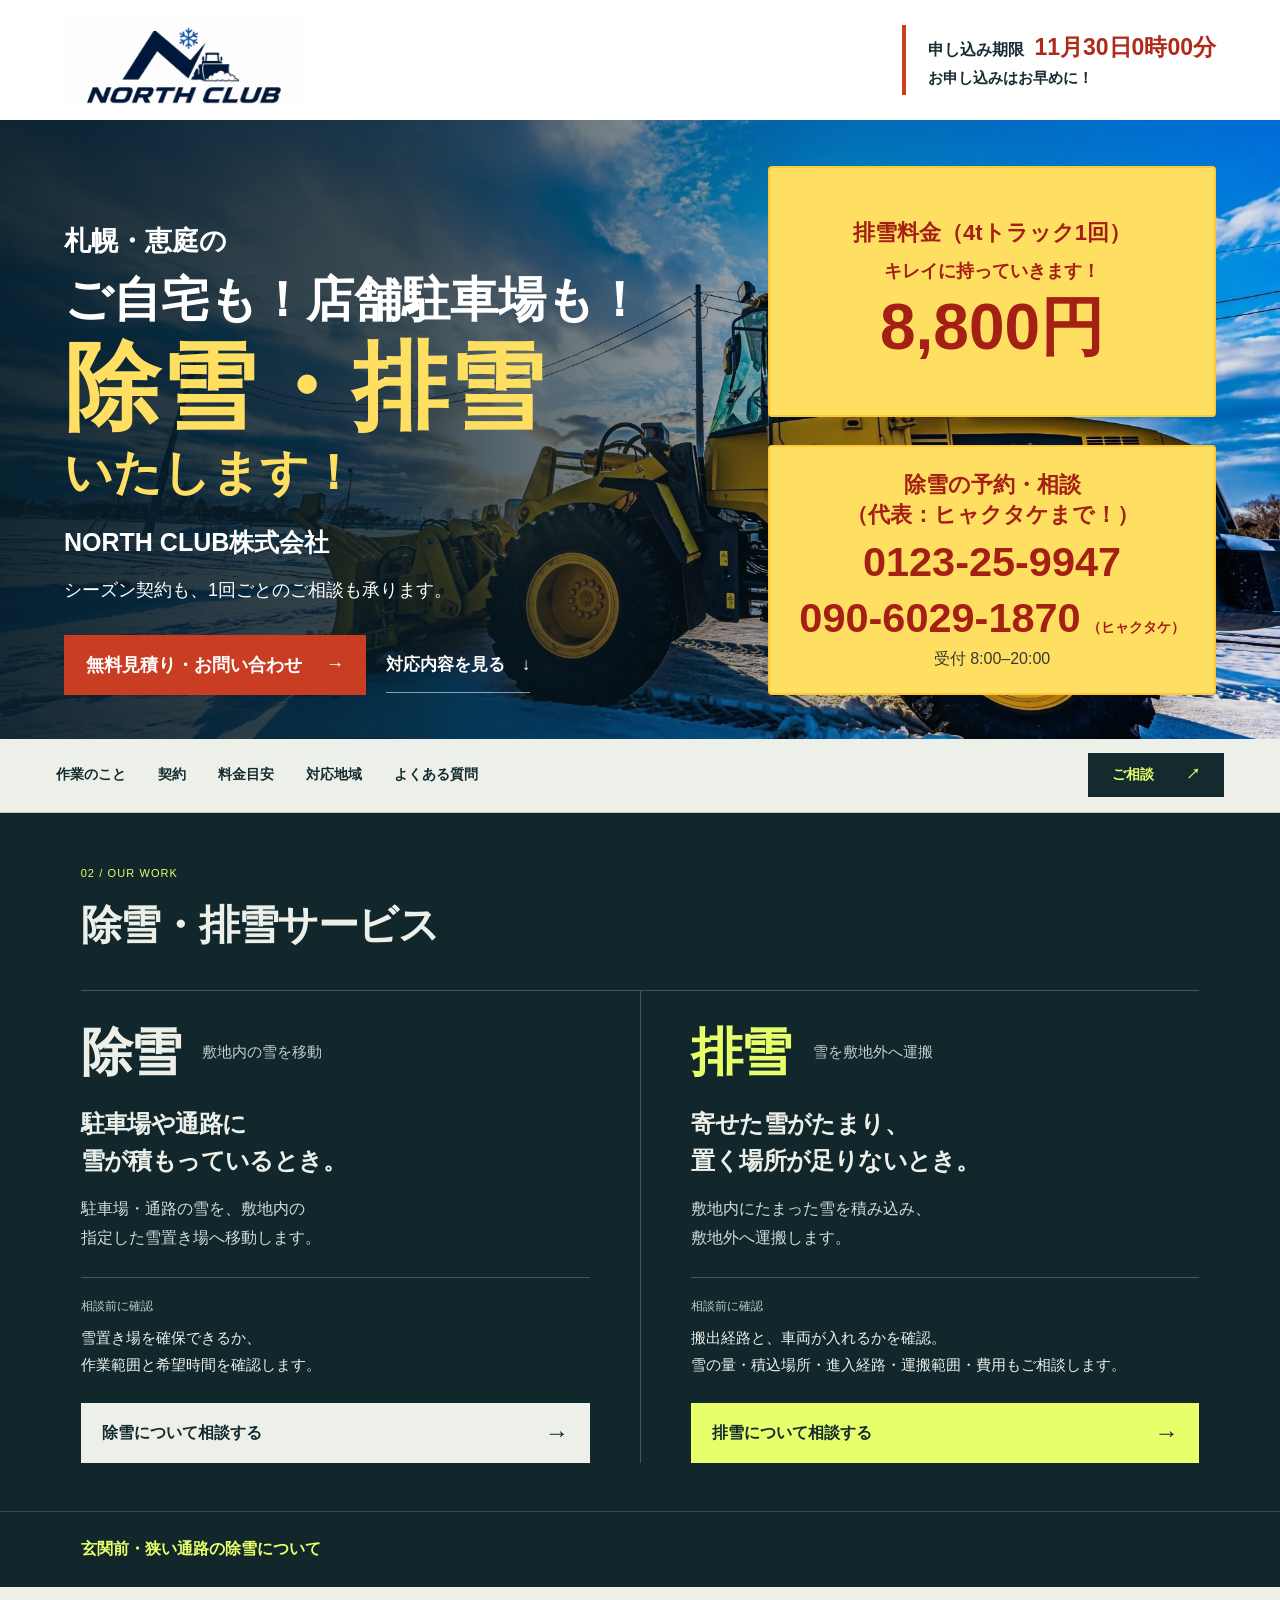
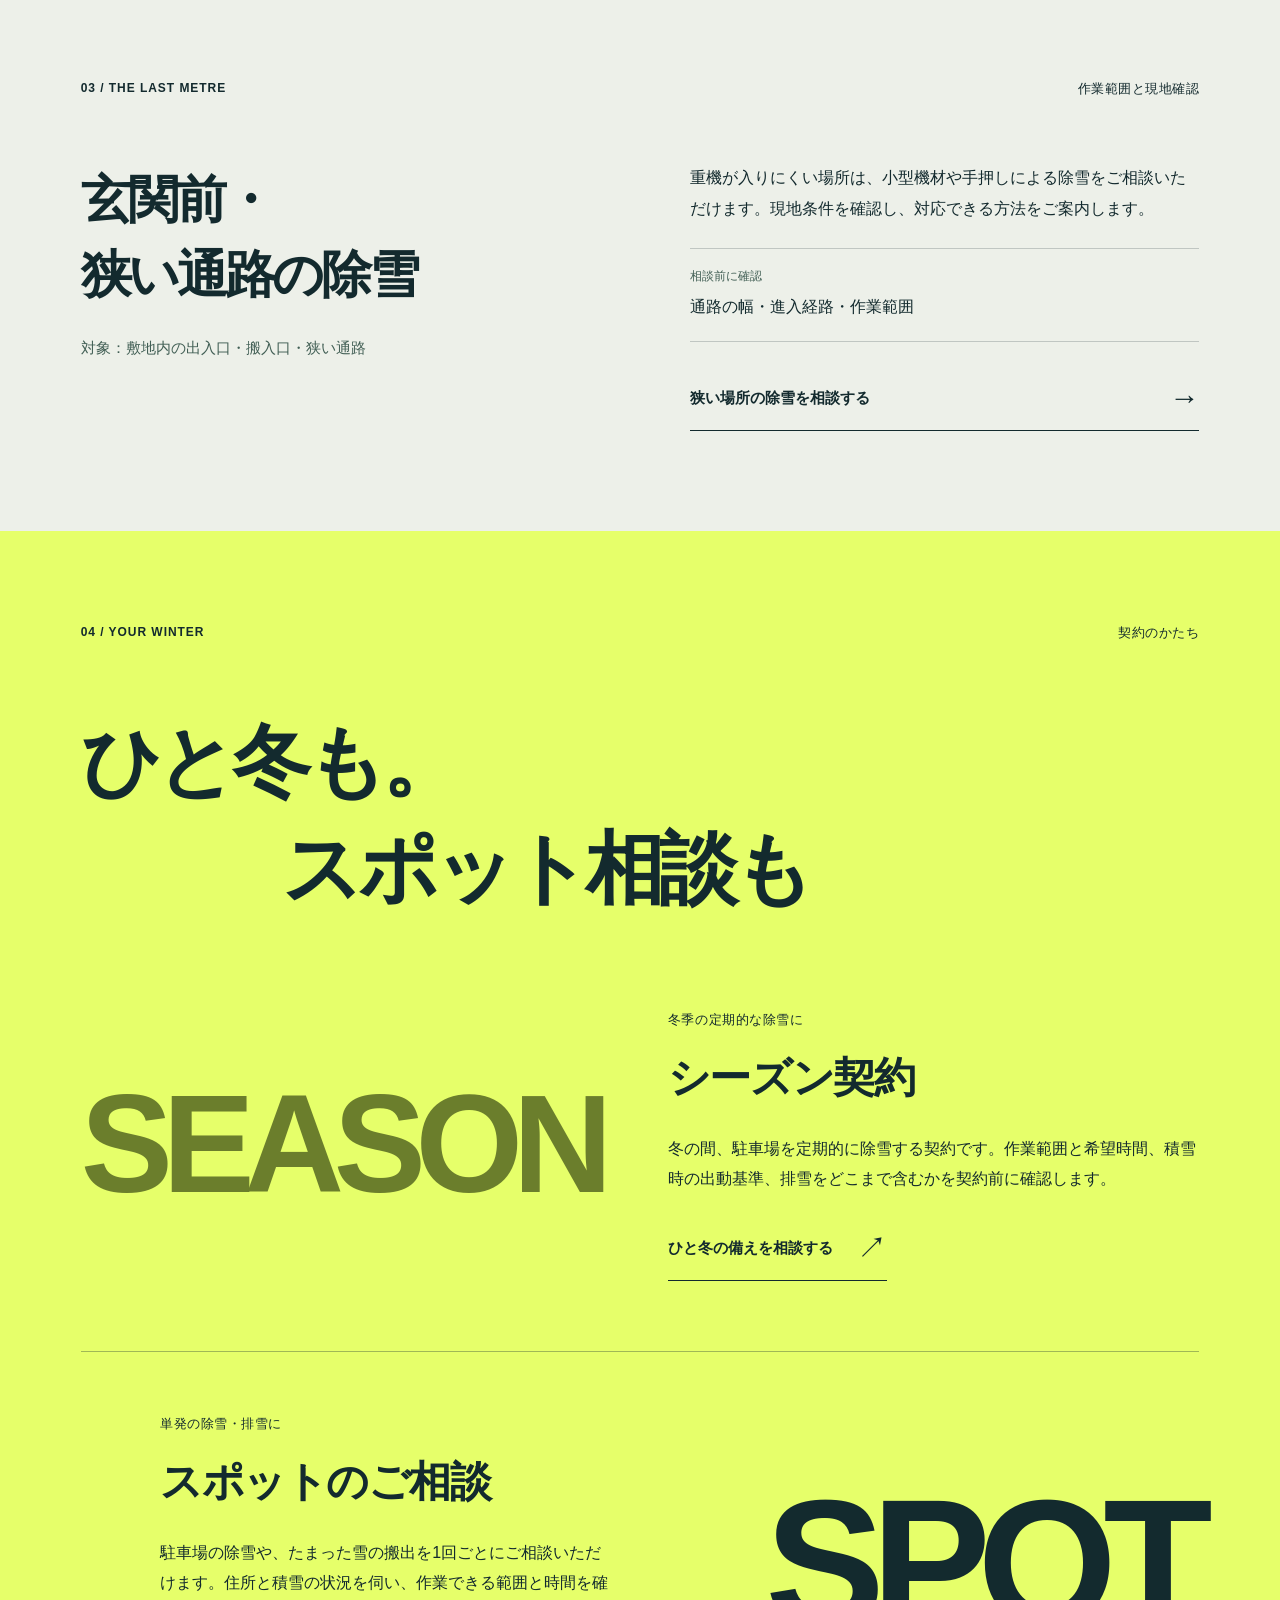
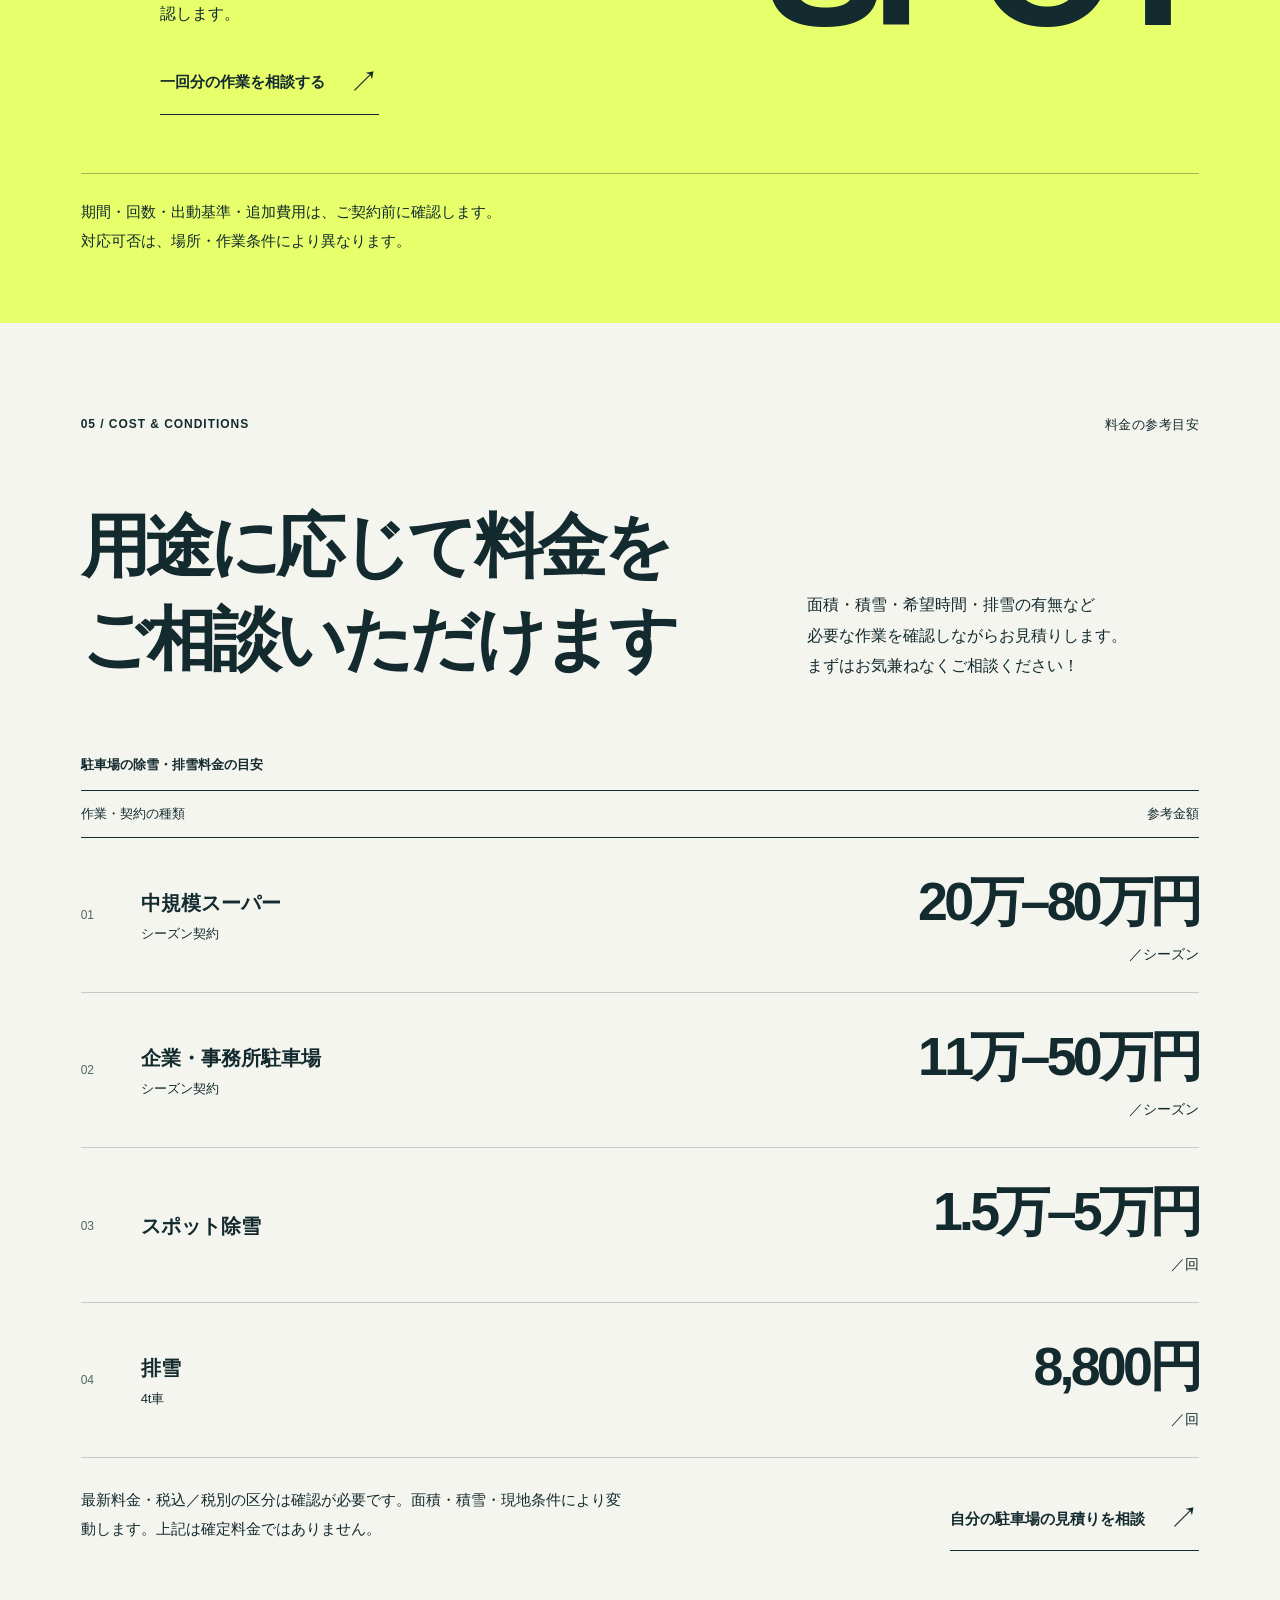
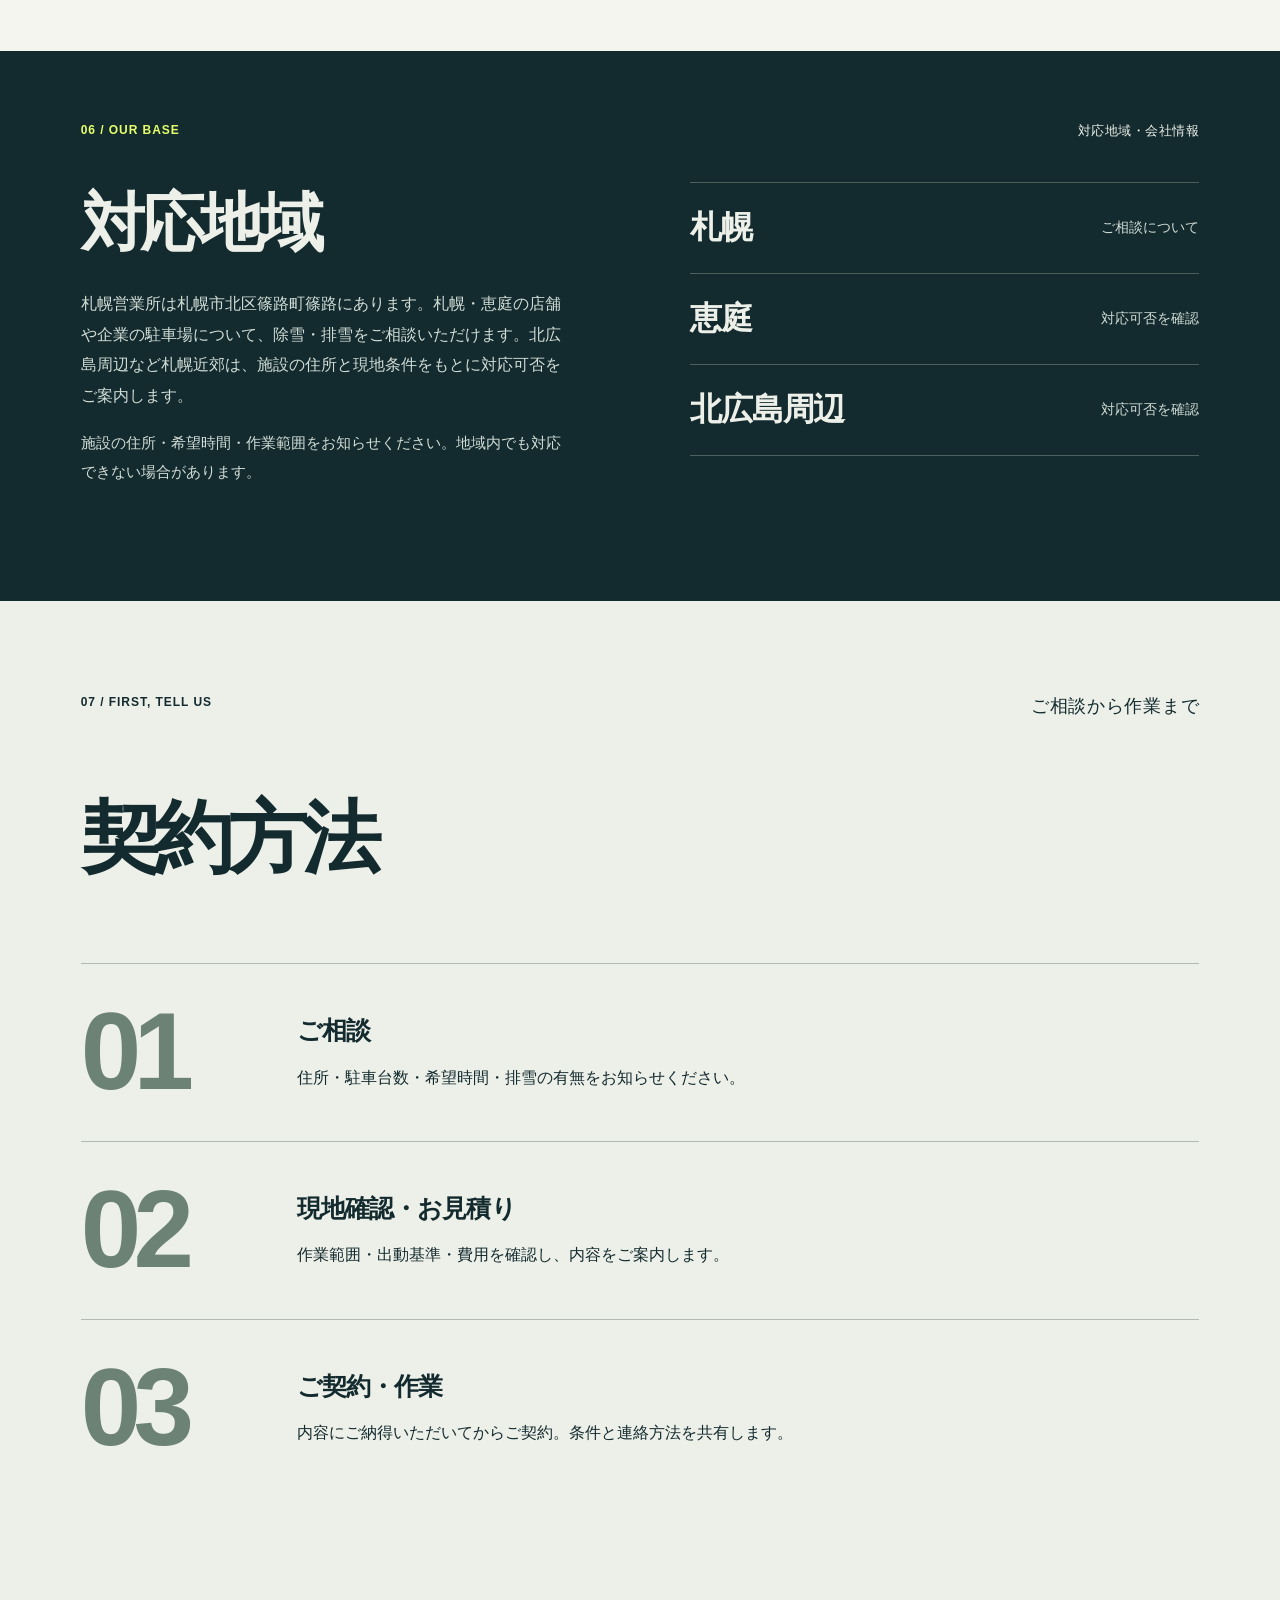
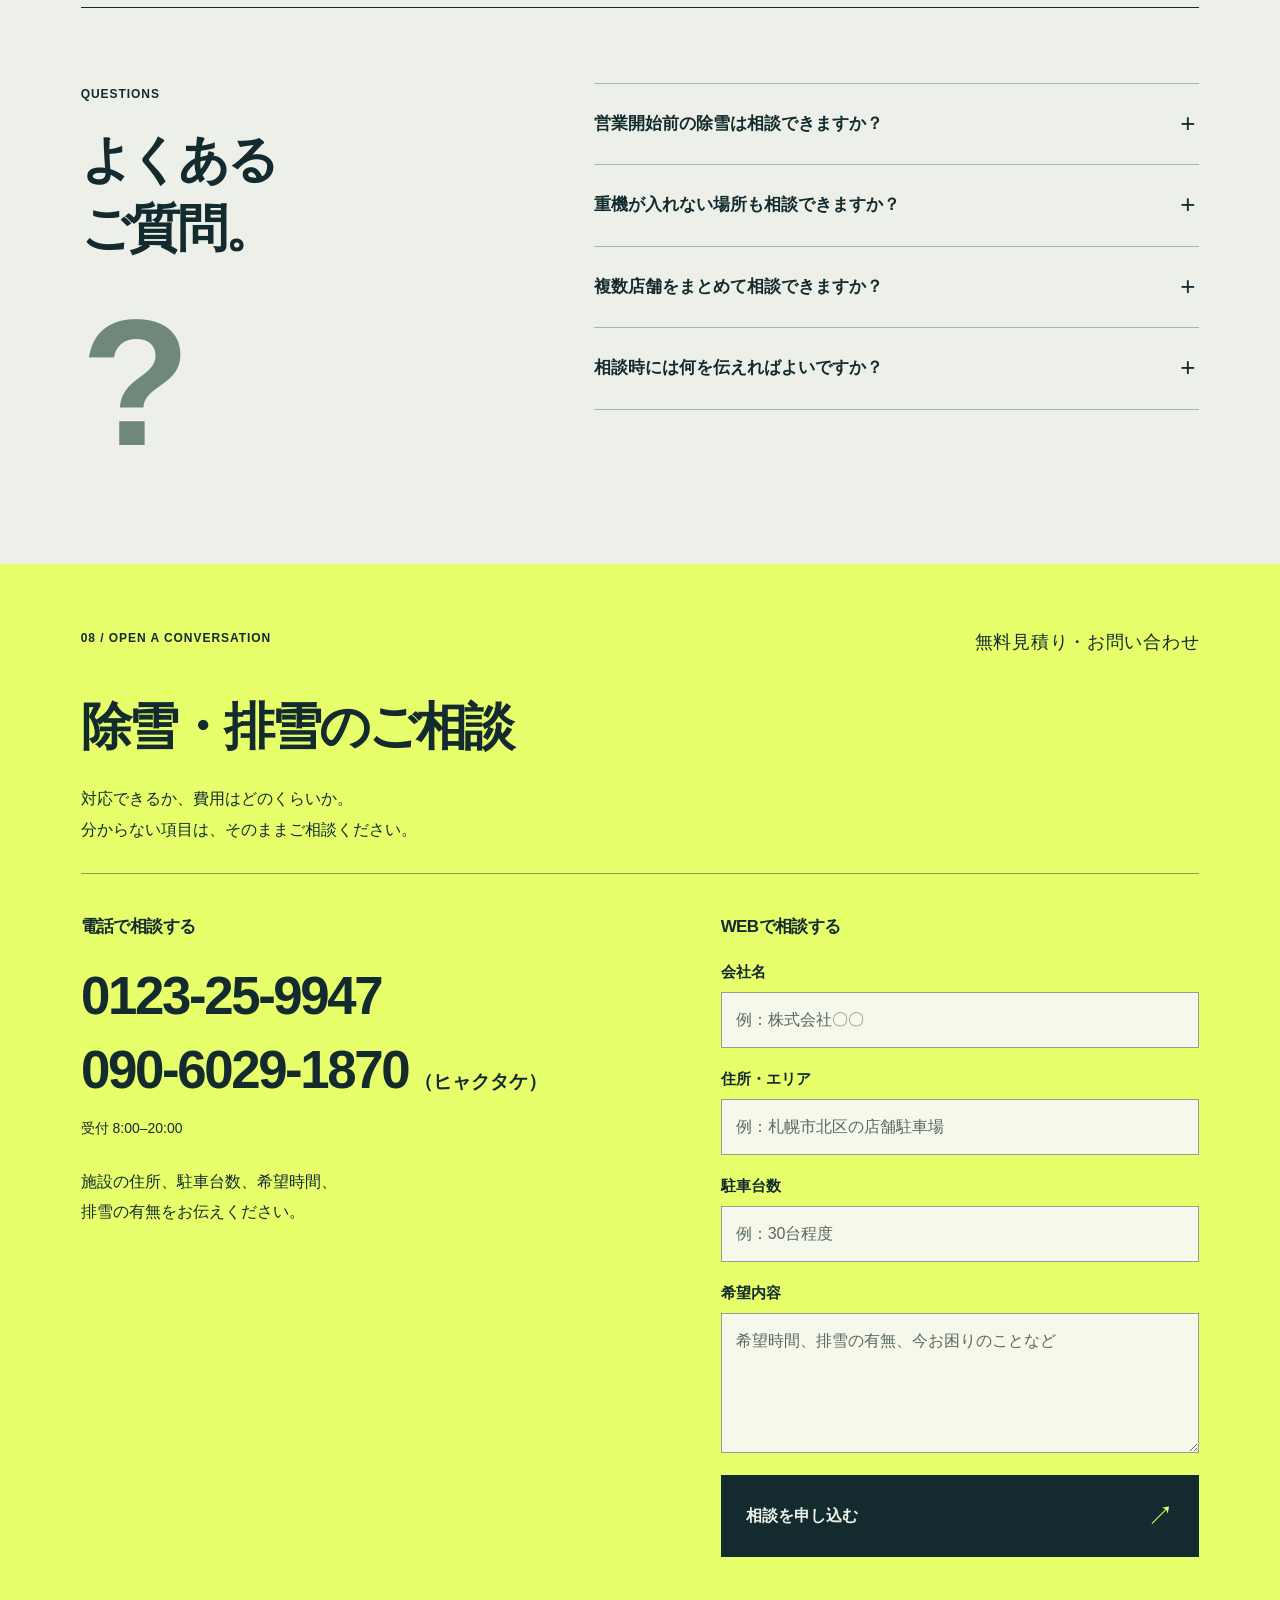
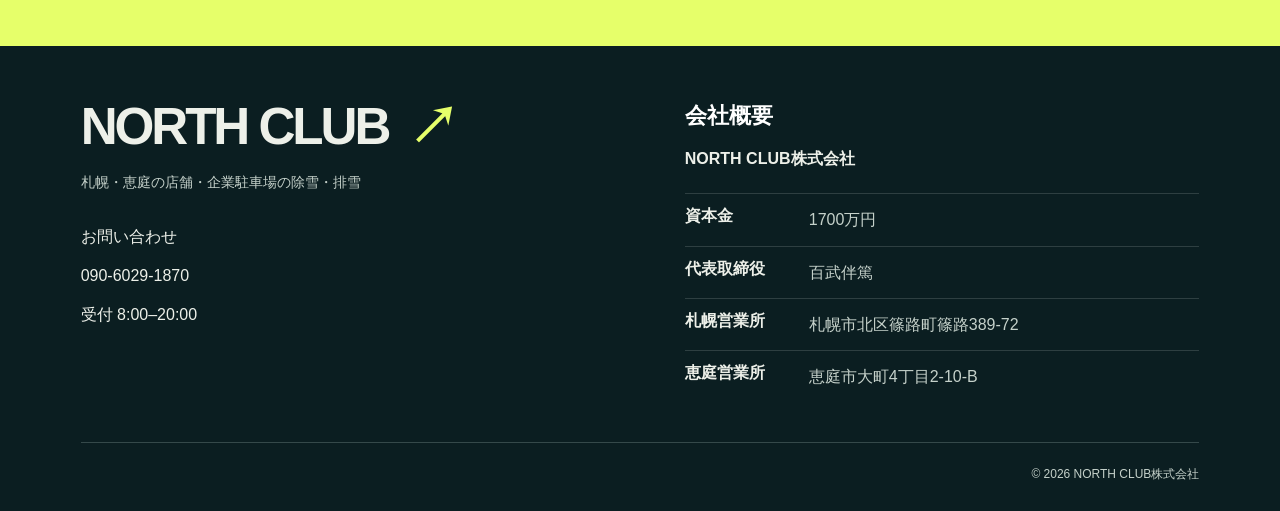
==== index.html @ 0d9011c1 "Fit both phone lines within narrow contact layouts" ====
<!doctype html>
<html lang="ja">
<head>
  <meta charset="utf-8">
  <meta name="viewport" content="width=device-width,initial-scale=1">

  <meta name="color-scheme" content="light">
  <title>札幌の除雪・排雪｜店舗・企業の駐車場｜NORTH CLUB株式会社</title>
  <meta name="description" content="札幌市北区と恵庭市に営業所を置くNORTH CLUB株式会社。店舗・企業の駐車場の除雪と、敷地外へ雪を運ぶ排雪を承ります。シーズン契約と1回ごとのスポット作業の料金目安を確認し、無料見積りをご相談いただけます。">
  <link rel="stylesheet" href="style.css?v=20261102-deadline">
  <link rel="stylesheet" href="content.css?v=20261102-footer-contact">
  <link rel="stylesheet" href="cover.css?v=20261110-phone-lines-2">
  <script src="motion.js" defer></script>
  <script src="content.js?v=20261106-new-form" defer></script>
  <script src="phone-link.js?v=20261110-phone-lines" defer></script>

  <meta name="robots" content="index,follow">
  <link rel="canonical" href="https://www.northclub-josetsu.jp/">
  <meta property="og:type" content="website">
  <meta property="og:locale" content="ja_JP">
  <meta property="og:title" content="札幌の除雪・排雪｜店舗・企業の駐車場｜NORTH CLUB株式会社">
  <meta property="og:description" content="札幌市北区と恵庭市に営業所を置くNORTH CLUB株式会社。店舗・企業の駐車場の除雪と、敷地外へ雪を運ぶ排雪を承ります。シーズン契約と1回ごとのスポット作業の料金目安を確認し、無料見積りをご相談いただけます。">
  <meta property="og:url" content="https://www.northclub-josetsu.jp/">
  <meta property="og:image" content="https://www.northclub-josetsu.jp/assets/hero-snow-removal.png">
  <meta name="twitter:card" content="summary_large_image">
  <script type="application/ld+json">
{
  "@context": "https://schema.org",
  "@graph": [
    {
      "@type": "Organization",
      "@id": "https://www.northclub-josetsu.jp/#organization",
      "name": "NORTH CLUB株式会社",
      "url": "https://www.northclub-josetsu.jp/",
      "logo": "https://www.northclub-josetsu.jp/assets/north-club-symbol.png",
      "telephone": "+81-90-6029-1870",
      "location": [
        {
          "@type": "Place",
          "@id": "https://www.northclub-josetsu.jp/#sapporo-office",
          "name": "札幌営業所",
          "address": {
            "@type": "PostalAddress",
            "addressCountry": "JP",
            "addressRegion": "北海道",
            "addressLocality": "札幌市北区",
            "streetAddress": "篠路町篠路389-72"
          }
        },
        {
          "@type": "Place",
          "name": "恵庭営業所",
          "address": {
            "@type": "PostalAddress",
            "addressCountry": "JP",
            "addressRegion": "北海道",
            "addressLocality": "恵庭市",
            "streetAddress": "大町4丁目2-10-B"
          }
        }
      ],
      "contactPoint": {
        "@type": "ContactPoint",
        "telephone": "+81-90-6029-1870",
        "contactType": "お問い合わせ",
        "availableLanguage": "ja",
        "description": "電話受付 8:00–20:00"
      }
    },
    {
      "@type": "WebSite",
      "@id": "https://www.northclub-josetsu.jp/#website",
      "url": "https://www.northclub-josetsu.jp/",
      "name": "NORTH CLUB株式会社 除雪・排雪",
      "inLanguage": "ja",
      "publisher": {
        "@id": "https://www.northclub-josetsu.jp/#organization"
      }
    },
    {
      "@type": "WebPage",
      "@id": "https://www.northclub-josetsu.jp/#webpage",
      "url": "https://www.northclub-josetsu.jp/",
      "name": "札幌の除雪・排雪｜店舗・企業の駐車場｜NORTH CLUB株式会社",
      "isPartOf": {
        "@id": "https://www.northclub-josetsu.jp/#website"
      },
      "about": {
        "@id": "https://www.northclub-josetsu.jp/#organization"
      },
      "inLanguage": "ja"
    }
  ]
}
  </script>
</head>
<body class="clear-cover-page">
  <a class="skip" href="#services">除雪・排雪の説明へ</a>
  <header class="header">
    <a class="brand" href="#top" aria-label="NORTH CLUB株式会社 トップへ"><img src="assets/north-club-symbol.webp" alt="NORTH CLUB" width="1120" height="430"></a>
    <div class="header-info"><div class="deadline-card"><div class="deadline-line"><span class="deadline-title">申し込み期限</span><strong class="deadline-date">11月30日0時00分</strong></div><p class="deadline-message">お申し込みはお早めに！</p></div></div>
  </header>
  <main id="top">
    <section class="opening opening--clear" aria-labelledby="opening-title">
      <div class="opening-stage cover-stage">
        <img class="cover-photo" src="assets/reference/northclub-hero.webp" alt="雪の積もった敷地にある大型除雪ショベル" width="1920" height="1277" fetchpriority="high">
        <div class="cover-content">
          <p class="cover-region">札幌・恵庭の</p>
          <h1 id="opening-title" class="cover-title"><span>ご自宅も！店舗駐車場も！</span><span class="cover-title-service">除雪・排雪</span><span>いたします！</span></h1>
          <p class="cover-company">NORTH CLUB株式会社</p>
          <p class="cover-lead">シーズン契約も、1回ごとのご相談も承ります。</p>
          <div class="cover-actions"><a class="cover-estimate" href="#contact">無料見積り・お問い合わせ <span aria-hidden="true">→</span></a><a class="cover-services" href="#services">対応内容を見る <span aria-hidden="true">↓</span></a></div>
        </div>
        <div class="cover-contact">
          <div class="cover-hauling"><p>排雪料金<span>（4tトラック1回）</span></p><div class="cover-hauling-message">キレイに持っていきます！</div><div class="cover-hauling-rate"><strong>8,800円</strong></div></div>
          <div class="cover-phone"><span><span class="cover-phone-label-part">除雪の予約・相談</span><span class="cover-phone-label-part">（代表：ヒャクタケまで！）</span></span><div class="phone-lines"><a class="phone-line" data-phone-href="tel:0123-25-9947"><strong>0123-25-9947</strong></a><a class="phone-line" data-phone-href="tel:090-6029-1870"><strong>090-6029-1870</strong><span class="phone-person">（ヒャクタケ）</span></a></div><span class="cover-hours">受付 8:00–20:00</span></div>
        </div>
      </div>
    </section>
    <nav class="chapter-nav" aria-label="内容のご案内"><div class="chapter-links"><a href="#detail">作業のこと</a><a href="#contracts">契約</a><a href="#price">料金目安</a><a href="#area">対応地域</a><a href="#faq">よくある質問</a></div><a class="nav-contact" href="#contact">ご相談 <span aria-hidden="true">↗</span></a></nav>
    <section id="services" class="services" aria-labelledby="services-title">
      <div class="service-intro"><div><p class="eyebrow">02 / OUR WORK</p><h2 id="services-title">除雪・排雪サービス</h2></div></div>
      <div class="service-comparison">
        <article class="service-option" aria-labelledby="plow-title">
          <div class="service-heading"><h3 id="plow-title">除雪</h3><p>敷地内の雪を移動</p></div>
          <p class="service-need">駐車場や通路に<br>雪が積もっているとき。</p>
          <p class="service-action">駐車場・通路の雪を、敷地内の<br>指定した雪置き場へ移動します。</p>
          <dl class="service-check"><dt>相談前に確認</dt><dd>雪置き場を確保できるか、<br>作業範囲と希望時間を確認します。</dd></dl>
          <a class="service-consult" href="#contact" data-consult-service="除雪">除雪について相談する <span aria-hidden="true">→</span></a>
        </article>
        <article class="service-option service-option-haul" aria-labelledby="haul-title">
          <div class="service-heading"><h3 id="haul-title">排雪</h3><p>雪を敷地外へ運搬</p></div>
          <p class="service-need">寄せた雪がたまり、<br>置く場所が足りないとき。</p>
          <p class="service-action">敷地内にたまった雪を積み込み、<br>敷地外へ運搬します。</p>
          <dl class="service-check"><dt>相談前に確認</dt><dd>搬出経路と、車両が入れるかを確認。<br>雪の量・積込場所・進入経路・運搬範囲・費用もご相談します。</dd></dl>
          <a class="service-consult" href="#contact" data-consult-service="排雪">排雪について相談する <span aria-hidden="true">→</span></a>
        </article>
      </div>
    </section>
    <a class="continue-chapters" href="#detail"><span>玄関前・狭い通路の除雪について</span></a>
    <section class="chapter detail-chapter" id="detail" aria-labelledby="detail-title">
      <div class="chapter-label"><span>03 / THE LAST METRE</span><span>作業範囲と現地確認</span></div>
      <div class="finish-heading"><div><h2 id="detail-title">玄関前・<br>狭い通路の除雪</h2><p class="finish-target">対象：敷地内の出入口・搬入口・狭い通路</p></div><div class="finish-method"><p>重機が入りにくい場所は、小型機材や手押しによる除雪をご相談いただけます。現地条件を確認し、対応できる方法をご案内します。</p><dl><dt>相談前に確認</dt><dd>通路の幅・進入経路・作業範囲</dd></dl><a class="line-link" href="#contact" data-consult-service="玄関前・狭い通路の除雪">狭い場所の除雪を相談する <span aria-hidden="true">→</span></a></div></div>
    </section>
    <section class="chapter contract-chapter" id="contracts" aria-labelledby="contracts-title">
      <div class="chapter-label"><span>04 / YOUR WINTER</span><span>契約のかたち</span></div>
      <h2 id="contracts-title">ひと冬も。<br><span>スポット相談も</span></h2>
      <div class="contract-season" id="season"><span class="contract-english" aria-hidden="true">SEASON</span><div class="contract-copy"><p class="contract-kicker">冬季の定期的な除雪に</p><h3>シーズン契約</h3><p>冬の間、駐車場を定期的に除雪する契約です。作業範囲と希望時間、積雪時の出動基準、排雪をどこまで含むかを契約前に確認します。</p><a class="line-link" href="#contact">ひと冬の備えを相談する <span aria-hidden="true">↗</span></a></div></div>
      <div class="contract-spot" id="spot"><div class="contract-copy"><p class="contract-kicker">単発の除雪・排雪に</p><h3>スポットのご相談</h3><p>駐車場の除雪や、たまった雪の搬出を1回ごとにご相談いただけます。住所と積雪の状況を伺い、作業できる範囲と時間を確認します。</p><a class="line-link" href="#contact">一回分の作業を相談する <span aria-hidden="true">↗</span></a></div><span class="contract-english" aria-hidden="true">SPOT</span></div>
      <p class="contract-note">期間・回数・出動基準・追加費用は、ご契約前に確認します。<br>対応可否は、場所・作業条件により異なります。</p>
    </section>
    <section class="chapter price-chapter" id="price" aria-labelledby="price-title">
      <div class="chapter-label"><span>05 / COST &amp; CONDITIONS</span><span>料金の参考目安</span></div>
      <div class="price-heading"><h2 id="price-title"><span>用途に応じて料金を</span><span>ご相談いただけます</span></h2><p>面積・積雪・希望時間・<span>排雪の有無</span>など<br><span>必要な作業</span>を確認しながら<span>お見積りします。</span><br>まずは<span>お気兼ねなく</span><span>ご相談ください！</span></p></div>
      <table class="cost-ledger"><caption>駐車場の除雪・排雪料金の目安</caption><thead><tr><th scope="col">作業・契約の種類</th><th scope="col">参考金額</th></tr></thead><tbody><tr><th scope="row"><span class="ledger-no" aria-hidden="true">01</span><span>中規模スーパー<small>シーズン契約</small></span></th><td><strong>20万–80万円</strong><span>／シーズン</span></td></tr><tr><th scope="row"><span class="ledger-no" aria-hidden="true">02</span><span>企業・事務所駐車場<small>シーズン契約</small></span></th><td><strong>11万–50万円</strong><span>／シーズン</span></td></tr><tr><th scope="row"><span class="ledger-no" aria-hidden="true">03</span><span>スポット除雪</span></th><td><strong>1.5万–5万円</strong><span>／回</span></td></tr><tr><th scope="row"><span class="ledger-no" aria-hidden="true">04</span><span>排雪<small>4t車</small></span></th><td><strong>8,800円</strong><span>／回</span></td></tr></tbody></table>
      <div class="price-foot"><p class="fine-print">最新料金・税込／税別の区分は確認が必要です。面積・積雪・現地条件により変動します。上記は確定料金ではありません。</p><a class="line-link" href="#contact">自分の駐車場の見積りを相談 <span aria-hidden="true">↗</span></a></div>
    </section>
    <section class="chapter area-chapter" id="area" aria-labelledby="area-title">
      <div class="chapter-label"><span>06 / OUR BASE</span><span>対応地域・会社情報</span></div>
        <div class="area-overview"><div><h2 id="area-title">対応地域</h2><p>札幌営業所は札幌市北区篠路町篠路にあります。札幌・恵庭の店舗や企業の駐車場について、除雪・排雪をご相談いただけます。北広島周辺など札幌近郊は、施設の住所と現地条件をもとに対応可否をご案内します。</p><p class="area-condition">施設の住所・希望時間・作業範囲をお知らせください。地域内でも対応できない場合があります。</p></div><nav class="region-links" aria-label="地域別のご相談"><a href="#contact"><strong>札幌</strong><span>ご相談について</span></a><a href="eniwa.html"><strong>恵庭</strong><span>対応可否を確認</span></a><a href="kitahiroshima.html"><strong>北広島周辺</strong><span>対応可否を確認</span></a></nav></div>
    </section>
    <section class="chapter flow-chapter" id="flow" aria-labelledby="flow-title">
      <div class="chapter-label"><span>07 / FIRST, TELL US</span><span>ご相談から作業まで</span></div>
      <h2 id="flow-title">契約方法</h2>
      <ol class="process"><li><span class="step-index" aria-hidden="true">01</span><div><h3>ご相談</h3><p>住所・駐車台数・希望時間・排雪の有無をお知らせください。</p></div></li><li><span class="step-index" aria-hidden="true">02</span><div><h3>現地確認・お見積り</h3><p>作業範囲・出動基準・費用を確認し、内容をご案内します。</p></div></li><li><span class="step-index" aria-hidden="true">03</span><div><h3>ご契約・作業</h3><p>内容にご納得いただいてからご契約。条件と連絡方法を共有します。</p></div></li></ol>
      <div class="faq-layout" id="faq"><div class="faq-heading"><p class="chapter-label">QUESTIONS</p><h2>よくある<br>ご質問。</h2><span aria-hidden="true">?</span></div><div class="questions"><details><summary>営業開始前の除雪は相談できますか？</summary><p>ご相談いただけます。希望時間、現地条件、積雪基準や作業の優先順位を確認したうえでご提案します。対応時間を一律に保証するものではありません。</p></details><details><summary>重機が入れない場所も相談できますか？</summary><p>小型機材や手押し仕上げを使う方法をご相談いただけます。敷地内の出入口・搬入口・狭い通路について、幅・進入経路・作業範囲を現地で確認して対応可否をご案内します。</p></details><details><summary>複数店舗をまとめて相談できますか？</summary><p>各店舗の現地条件を確認し、一括のお見積り・ご契約をご相談いただけます。</p></details><details><summary>相談時には何を伝えればよいですか？</summary><p>会社名、施設の住所、駐車台数、希望時間、排雪の有無をお知らせください。分からない項目は、そのままご相談いただけます。</p></details></div></div>
    </section>
    <section class="chapter inquiry-chapter" id="contact" aria-labelledby="contact-title">
      <div class="chapter-label"><span>08 / OPEN A CONVERSATION</span><span>無料見積り・お問い合わせ</span></div>
      <h2 id="contact-title">除雪・排雪のご相談</h2><p class="contact-lead">対応できるか、費用はどのくらいか。<br>分からない項目は、そのままご相談ください。</p><p id="consultContext" class="consult-context" hidden role="status"></p>
      <div class="contact-options"><div class="phone-choice"><h3>電話で相談する</h3><div class="phone-lines contact-phone-lines"><a href="tel:0123-25-9947" class="phone-number phone-line"><strong>0123-25-9947</strong></a><a href="tel:090-6029-1870" class="phone-number phone-line"><strong>090-6029-1870</strong><span class="phone-person">（ヒャクタケ）</span></a></div><p class="reception">受付 8:00–20:00</p><p>施設の住所、駐車台数、希望時間、<br>排雪の有無をお伝えください。</p></div><div class="web-choice"><h3>WEBで相談する</h3><div class="inquiry-helper" id="inquiryHelper" hidden><form id="estimateForm" class="draft-form"><label for="companyInput">会社名<input id="companyInput" name="company" type="text" autocomplete="organization" placeholder="例：株式会社〇〇"></label><label for="areaInput">住所・エリア<input id="areaInput" name="area" type="text" autocomplete="street-address" placeholder="例：札幌市北区の店舗駐車場"></label><label for="carsInput">駐車台数<input id="carsInput" name="cars" type="text" placeholder="例：30台程度"></label><label for="messageInput">希望内容<textarea id="messageInput" name="message" rows="4" placeholder="希望時間、排雪の有無、今お困りのことなど"></textarea></label><button class="draft-submit" type="button">相談を申し込む <span aria-hidden="true">↗</span></button><p id="draftStatus" class="draft-status" role="status" aria-live="polite"></p></form></div></div></div>
    </section>
  </main>
  <footer class="content-footer">
    <div class="footer-brand">
      <a href="#top" class="footer-name">NORTH CLUB<span aria-hidden="true">↗</span></a>
      <p>札幌・恵庭の店舗・企業駐車場の除雪・排雪</p>
      <nav aria-label="フッターナビゲーション"><div class="footer-contact"><a href="#contact">お問い合わせ</a><a href="tel:090-6029-1870">090-6029-1870</a><span>受付 8:00–20:00</span></div></nav>
    </div>
    <section class="footer-company" id="company" aria-labelledby="company-title">
      <h2 id="company-title">会社概要</h2>
      <p class="footer-company-name">NORTH CLUB株式会社</p>
      <dl><div><dt>資本金</dt><dd>1700万円</dd></div><div><dt>代表取締役</dt><dd>百武伴篤</dd></div><div><dt>札幌営業所</dt><dd>札幌市北区篠路町篠路389-72</dd></div><div><dt>恵庭営業所</dt><dd>恵庭市大町4丁目2-10-B</dd></div></dl>
    </section>
    <small>© 2026 NORTH CLUB株式会社</small>
  </footer>
</body>
</html>
---- style.css ----
@charset "UTF-8";
:root{--paper:#edf0e9;--ink:#132a2e;--night:#11272b;--signal:#e6ff6a;--line:rgba(237,240,233,.23);--sans:"Noto Sans JP","Yu Gothic",Meiryo,sans-serif;--display:Arial,Helvetica,sans-serif;--open:0;--shift:0px;--title-opacity:1;--reveal-opacity:0;--photo-scale:1.08;--cut-top:53%;--cut-bottom:14%}
*{box-sizing:border-box}html{scroll-behavior:smooth;scroll-padding-top:24px}body{margin:0;background:var(--paper);color:var(--ink);font-family:var(--sans);-webkit-font-smoothing:antialiased}a{color:inherit;text-decoration:none}button{font:inherit}button,a{-webkit-tap-highlight-color:transparent}button:focus-visible,a:focus-visible{outline:3px solid #627700;outline-offset:7px}.skip{position:fixed;top:0;left:16px;z-index:100;transform:translateY(-130%);padding:15px;background:var(--signal);color:var(--ink)}.skip:focus{transform:none}
.header{height:108px;padding:20px 4.4%;display:flex;align-items:center;gap:28px;position:absolute;top:0;left:0;width:100%;z-index:8}.brand{width:166px;flex-shrink:0;mix-blend-mode:multiply}.brand img{display:block;width:100%;height:auto}.header-caption{font-size:12px;font-weight:500;line-height:1.8;margin:0;padding-left:25px;border-left:1px solid #132a2e40}.header-caption strong{font-weight:700}.header-actions{margin-left:auto;display:flex;gap:24px;align-items:center}.header-link{font-size:13px;font-weight:700;background:var(--signal);padding:17px 22px}.header-link span{font-size:20px;margin-left:24px}.motion-toggle{border:0;background:var(--paper);display:flex;align-items:center;gap:8px;padding:10px;cursor:pointer;font-size:11px}.motion-icon{font-family:Arial;font-size:18px}.motion-label{letter-spacing:.03em}
.opening{height:160svh;min-height:1120px}.opening-stage{height:100svh;min-height:700px;position:sticky;top:0;overflow:hidden;isolation:isolate}.photo-plane{position:absolute;inset:0;clip-path:polygon(var(--cut-top) 0,100% 0,100% 100%,var(--cut-bottom) 100%);will-change:clip-path;background:#7396a0}.hero-image{width:100%;height:100%;object-fit:cover;object-position:50% 70%;transform:scale(var(--photo-scale));will-change:transform}.photo-shade{position:absolute;inset:0;background:linear-gradient(180deg,transparent 30%,#102a2b05 40%,#10232675 100%)}
.opening-index{position:absolute;top:146px;left:4.4%;right:4.4%;display:flex;justify-content:space-between;font:600 11px/1 var(--display);letter-spacing:.13em}.opening-index span:nth-child(2){color:#142c2e;background:#edf0e9c9;padding:8px 10px;margin-top:-8px}
h1{margin:0;position:absolute;inset:23% 0 auto;font-weight:850;letter-spacing:-.09em;line-height:1.13;font-size:clamp(100px,12.2vw,205px);transform:translateY(var(--shift));opacity:var(--title-opacity);will-change:transform,opacity}h1>span{display:block;width:max-content}.title-before{margin-left:6.3%}.title-open{color:var(--paper);margin:2.6% 0 0 30%;text-shadow:0 3px 28px #10232635}.title-dot{color:var(--signal);margin-left:-.15em}
.opening-copy{position:absolute;left:4.4%;bottom:15.7%;opacity:var(--title-opacity);transform:translateY(var(--shift));will-change:transform,opacity}.eyebrow{font-size:12px;letter-spacing:.06em;font-weight:600}.opening-copy .eyebrow{font-size:11px}.opening-copy .opening-caption>p:nth-child(2){font-size:17px;line-height:1.9;font-weight:500;margin:17px 0 27px}.opening-link{display:flex;width:max-content;align-items:center;gap:38px;font-size:13px;font-weight:650}.arrow-disc{background:var(--signal);width:55px;height:55px;display:grid;place-items:center;border-radius:50%;font:32px/1 Arial;transition:transform .25s}.opening-link:hover .arrow-disc{transform:rotate(45deg)}
.photo-note{position:absolute;right:4.4%;bottom:12.5%;font-size:11px;line-height:1.7;color:#fff;padding-left:12px;border-left:2px solid var(--signal);text-shadow:0 1px 4px #0008}.opening-bottom{position:absolute;bottom:4.5%;left:4.4%;right:4.4%;display:flex;justify-content:space-between;align-items:end}.opening-bottom>span:first-child{font:900 clamp(21px,3.3vw,52px)/1 var(--display);letter-spacing:-.06em;opacity:var(--title-opacity)}.scroll-label{color:#fff;font:11px/1 var(--display);letter-spacing:.15em;display:flex;align-items:center;gap:22px}.scroll-label i{font-style:normal;font-size:27px}.opening-reveal{position:absolute;left:6%;top:42%;color:var(--paper);font-size:clamp(45px,7vw,106px);font-weight:800;letter-spacing:-.05em;line-height:1.4;opacity:var(--reveal-opacity);transform:translateY(calc(35px * (1 - var(--reveal-opacity))));pointer-events:none;text-shadow:0 4px 35px #10232688}.opening-reveal span{display:block}.opening-reveal span:last-child{margin-left:14vw}.progress-track{position:absolute;bottom:0;left:0;right:0;height:4px;background:#edf0e930}.progress-track i{height:100%;display:block;background:var(--signal);transform-origin:left;transform:scaleX(var(--open));will-change:transform}
.services{position:relative;background:var(--night);color:var(--paper);padding:90px 4.4% 0;overflow:hidden}.services:before{content:"";position:absolute;top:0;right:15%;width:110px;height:160px;border-right:1px solid var(--signal);transform:skewX(-31deg);opacity:.65}.section-top{display:grid;grid-template-columns:1fr 1.5fr 1fr;align-items:start;gap:30px;margin-bottom:90px;position:relative}.section-top .eyebrow{margin:8px 0;font:11px/1.6 var(--display);letter-spacing:.1em}.tiny-cross{color:var(--signal);font-size:23px;vertical-align:-2px;margin-right:13px}.section-top h2{font-size:clamp(29px,3.15vw,48px);font-weight:650;line-height:1.5;letter-spacing:-.04em;margin:0}.section-intro{font-size:14px;line-height:2.1;margin:12px 0 0;color:#c5d0cd}
.work{position:relative;padding:36px 0 46px;border-top:1px solid var(--line);display:grid;grid-template-columns:120px 1fr 300px;gap:30px;align-items:center}.work-meta{align-self:start;display:flex;gap:18px;align-items:baseline;margin-top:10px}.work-number{font:14px var(--display);color:var(--signal)}.work-meta p{font-size:14px;margin:0;white-space:nowrap}.work-meta p span{display:block;font:9px var(--display);letter-spacing:.08em;color:#90aaa5;margin-top:9px}.work h3{font-size:clamp(80px,10vw,150px);font-weight:800;letter-spacing:-.09em;line-height:1.15;margin:0;white-space:nowrap}.work h3>span{color:var(--signal);margin-left:-.12em}.work-description{padding:0 0 0 30px}.work-description>p{font-size:14px;line-height:2;margin:6px 0 0;color:#b4c7c2}.work-description>p:first-of-type{font-size:17px;font-weight:600;color:var(--paper)}.direction{height:46px;display:flex;align-items:center;margin-bottom:20px}.direction i{width:52%;height:1px;background:#a4b8b1;display:block}.direction b{font:52px/.8 Arial;color:var(--signal);display:block;transform:translateX(var(--arrow-travel,0px));transition:transform .15s linear}.work-haul{margin-left:12%;grid-template-columns:120px 1fr;gap:30px;padding-bottom:70px}.work-haul h3{font-size:clamp(80px,10vw,150px);color:var(--signal)}.work-haul .work-description{grid-column:2;display:grid;grid-template-columns:140px 1fr;column-gap:25px;padding:14px 0 0;max-width:630px}.work-haul .direction{grid-row:span 2;margin:0;height:90px}.work-haul .work-description>p{margin:0}.work-haul .direction i{width:55%}.work-haul .direction b{transform:translate(var(--arrow-travel,0px),calc(var(--arrow-travel,0px) * -1))}
.section-end{border-top:1px solid var(--line);padding:32px 0 55px;display:flex;align-items:center;justify-content:space-between}.section-end p{font-size:20px;line-height:1.7;margin:0;font-weight:500}.section-end p span{font-size:13px;color:#b4c7c2;font-weight:400}.section-end a{font:10px var(--display);letter-spacing:.1em;display:flex;align-items:center;gap:25px}.section-end a span{font-size:28px;border:1px solid #78928a;border-radius:50%;width:56px;height:56px;display:grid;place-items:center;transition:background .2s}.section-end a:hover span{background:#2c484c}.wordmark{font:900 clamp(40px,14.8vw,250px)/.82 var(--display);letter-spacing:-.085em;white-space:nowrap;padding:0 0 10px;margin-left:-.6vw;color:#294249}.wordmark span{color:var(--signal);font-size:.65em;display:inline-block;vertical-align:9%;margin-left:2%}.prototype-note{background:#0b1e21;color:#8ca39f;display:flex;justify-content:space-between;padding:16px 4.4%;font-size:11px;gap:10px}.prototype-note p{margin:0}
.motion-off{scroll-behavior:auto}.motion-off .opening{height:100svh;min-height:700px}.motion-off .opening-stage{position:relative}.motion-off .progress-track{display:none}.motion-off .opening-reveal{display:none}.motion-off .direction b{transition:none}.motion-off .arrow-disc{transition:none}
@media(min-width:1800px){.opening-stage{max-height:1200px}.opening{height:1700px}h1{top:24%}.opening-copy{bottom:16%}.services{padding-left:7%;padding-right:7%}}
@media(max-width:1100px) and (min-width:701px){.header-caption{display:none}.opening-copy{bottom:14%}.opening-copy .opening-caption>p:nth-child(2){font-size:14px}.opening-copy .eyebrow{font-size:10px}h1{top:28%;font-size:13vw}.title-open{margin-left:29%;margin-top:5%}.section-top{grid-template-columns:1fr 2fr}.section-intro{grid-column:2}.work{grid-template-columns:86px 1fr;gap:20px}.work h3{font-size:12vw}.work-description{grid-column:2;padding:0;display:block}.direction{display:none}.work-haul{margin-left:5%}.work-haul h3{font-size:11vw}.work-haul .work-description{grid-column:2;display:block}.work-haul .direction{display:none}}
@media(max-width:700px){:root{--cut-top:100%;--cut-bottom:0%}.header{height:83px;padding:14px 6%;gap:16px}.brand{width:126px}.header-caption{display:none}.header-actions{gap:12px}.header-link{font-size:11px;padding:11px 12px}.header-link span{margin-left:7px;font-size:16px}.motion-toggle{font-size:10px;padding:8px}.motion-label{display:none}.motion-icon{font-size:18px}.opening{height:145svh;min-height:1060px}.opening-stage{height:100svh;min-height:730px}.photo-plane{top:18%;clip-path:polygon(var(--cut-top) 0,100% 0,100% 100%,var(--cut-bottom) 100%,0 84%);background:#98b0b6}.hero-image{object-position:61% 67%;transform:scale(var(--photo-scale));height:100%;width:100%}.photo-shade{background:linear-gradient(180deg,transparent 15%,#132a2e0d 33%,#132a2eaa 100%)}.opening-index{left:6%;right:6%;top:108px;font-size:9px;letter-spacing:.06em}.opening-index span:nth-child(2){background:none;padding:0;margin:0;font-size:8px}h1{top:21%;font-size:clamp(64px,18.6vw,130px);line-height:1.15;letter-spacing:-.09em}.title-before{margin-left:6%}.title-open{margin-left:15%;margin-top:10%;text-shadow:0 3px 25px #132a2e66}.opening-copy{left:6%;bottom:15%;color:var(--paper);text-shadow:0 1px 8px #10232650}.opening-copy .eyebrow{font-size:11px}.opening-copy .opening-caption>p:nth-child(2){font-size:15px;line-height:1.85;margin:11px 0 20px}.opening-link{font-size:12px;gap:24px}.arrow-disc{width:44px;height:44px;font-size:26px;color:var(--ink);text-shadow:none}.photo-note{bottom:6%;right:6%;font-size:9px;max-width:160px;padding-left:8px}.opening-bottom{bottom:5%;left:6%;right:6%}.opening-bottom>span:first-child{font-size:19px;max-width:128px;line-height:1.05;color:var(--paper)}.scroll-label{position:absolute;right:0;bottom:58px;font-size:8px;letter-spacing:.04em;gap:10px;writing-mode:vertical-rl}.scroll-label i{font-size:20px}.opening-reveal{left:6%;top:40%;font-size:10vw;line-height:1.6}.opening-reveal span:last-child{margin-left:8vw}.progress-track{height:3px}.services{padding:58px 6% 0}.services:before{right:16%;height:95px;width:35px}.section-top{display:block;margin-bottom:45px}.section-top .eyebrow{font-size:10px;margin:0 0 27px}.section-top h2{font-size:31px;line-height:1.5}.section-intro{font-size:13px;line-height:1.9;margin:23px 0 0 20%;max-width:270px}.work{display:block;padding:27px 0 32px}.work-meta{margin:0 0 22px;gap:15px;align-items:center}.work-number{font-size:11px}.work-meta p{font-size:12px;display:flex;align-items:center;gap:12px}.work-meta p span{font-size:8px;margin:0;letter-spacing:.12em}.work h3{font-size:clamp(60px,20vw,130px);line-height:1.1;letter-spacing:-.08em;margin-left:-3px}.work-description{padding:22px 0 0 20%;position:relative}.work-description>p{font-size:13px;line-height:1.9;margin:7px 0 0}.work-description>p:first-of-type{font-size:15px}.direction{position:absolute;left:0;top:27px;width:46px;height:30px;margin:0}.direction i{width:15px}.direction b{font-size:32px}.work-haul{margin-left:0;padding-bottom:40px}.work-haul h3{font-size:clamp(54px,17.5vw,105px);text-align:right;margin-right:-4px}.work-haul .work-description{display:block;padding:22px 0 0 20%}.work-haul .work-description>p{margin:7px 0 0}.work-haul .direction{height:32px;width:46px;top:29px}.work-haul .direction i{width:15px}.section-end{display:block;padding:27px 0 43px}.section-end p{font-size:16px}.section-end p span{font-size:11px;display:block;margin-top:10px}.section-end a{width:max-content;margin:28px 0 0 auto;font-size:9px;gap:18px}.section-end a span{width:43px;height:43px;font-size:22px}.wordmark{font-size:14.7vw;line-height:.85;margin-left:-1px;padding-bottom:10px;letter-spacing:-.08em}.wordmark span{margin-left:1%;vertical-align:8%}.prototype-note{display:block;padding:16px 6%;font-size:10px;line-height:1.8}.motion-off .opening{height:100svh;min-height:730px}}
@media(max-height:650px) and (min-width:701px){.opening{height:1140px}.opening-stage{height:760px;position:relative}h1{font-size:11vw}.opening-copy{bottom:16%}}
@media(prefers-reduced-motion:reduce){html{scroll-behavior:auto}*,*:before,*:after{animation:none!important;transition:none!important}.opening{height:100svh;min-height:700px}.opening-stage{position:relative}.opening-reveal,.progress-track{display:none}@media(max-width:700px){.opening{min-height:730px}}}
@media(max-width:700px){:root{--cut-top:55%}.photo-plane{clip-path:polygon(var(--cut-top) 0,100% 0,100% 100%,0 100%,0 40%)}.photo-shade{background:linear-gradient(180deg,#132a2e05 0%,#132a2e44 30%,#132a2e99 100%)}.title-open{margin-top:18%;text-shadow:none}.opening-copy{text-shadow:none}.opening-bottom>span:first-child{font-size:18px}}
.opening{height:100svh;min-height:700px}.motion-ready:not(.motion-off) .opening{height:160svh;min-height:1120px}.section-intro,.work-description>p{font-size:16px}.work-description>p:first-of-type{font-size:18px}.photo-note{font-size:13px}.opening-copy .eyebrow{font-size:13px}.section-end p span{font-size:15px}
@media(max-width:700px){.opening{height:100svh;min-height:730px}.motion-ready:not(.motion-off) .opening{height:145svh;min-height:1060px}.opening-copy{bottom:19.5%}.opening-copy .eyebrow{font-size:12px}.opening-copy .opening-caption>p:nth-child(2){font-size:16px;line-height:1.8}.photo-note{font-size:11px;bottom:8.3%;left:6%;right:auto;max-width:none;border-left-width:1px}.opening-bottom{bottom:4%}.opening-bottom>span:first-child{max-width:none;font-size:18px}.scroll-label{writing-mode:horizontal-tb;bottom:0;right:0;font-size:0}.scroll-label i{font-size:25px}.section-intro{font-size:16px;margin-left:10%;line-height:1.9;max-width:none}.work-description,.work-haul .work-description{padding-left:17%}.work-description>p{font-size:16px;line-height:1.8}.work-description>p:first-of-type{font-size:16px}.section-end p span{font-size:14px;line-height:1.8}}
@media(max-height:650px) and (min-width:701px){.motion-ready:not(.motion-off) .opening{height:760px;min-height:760px}}
.header-link{white-space:nowrap}.hero-image{position:absolute;left:0;bottom:0;height:119%;transform-origin:50% 80%}.photo-shade{background:radial-gradient(ellipse at 28% 58%,#10232645,transparent 60%),linear-gradient(180deg,transparent 20%,#10232615 45%,#10232675 100%)}
@media(max-width:700px){.photo-plane{top:var(--photo-top,18%)}.hero-image{height:119%;object-position:61% 80%}.photo-shade{background:linear-gradient(180deg,#132a2e10 0%,#132a2e55 40%,#132a2ea6 100%)}.opening-reveal{top:39%;text-shadow:0 2px 18px #10232666}.opening-index span:nth-child(2){background:#edf0e9b8;padding:4px 5px;margin-top:-4px}}
@media(max-width:360px){.brand{width:105px}.header{gap:8px}.header-actions{gap:8px}.header-link{padding:12px 10px;font-size:10px}.header-link span{margin-left:5px}.motion-toggle{padding:6px}}
[hidden]{display:none!important}.motion-toggle{min-width:40px;min-height:40px}
.opening-caption{display:contents}
@media(prefers-reduced-motion:reduce){html.motion-ready .opening{height:100svh;min-height:700px}html .opening-stage{position:relative}@media(max-width:700px){html.motion-ready .opening{min-height:730px}}}
.title-open{margin-left:34%;text-shadow:none}.opening-reveal{left:14%;transition:opacity .18s ease,transform .18s ease}h1,.opening-copy,.opening-bottom>span:first-child{transition:opacity .18s ease,transform .18s ease}.motion-off h1,.motion-off .opening-copy,.motion-off .opening-reveal,.motion-off .opening-bottom>span:first-child{transition:none}
@media(min-width:701px) and (max-width:1100px){.title-open{margin-left:36%}}
@media(max-width:700px){.title-open{margin-left:15%}.opening-reveal{left:6%}.services{padding-top:42px}.section-top{margin-bottom:30px}.section-top .eyebrow{margin-bottom:20px}.section-top h2{font-size:29px;line-height:1.4}.section-intro{margin-top:16px;line-height:1.8}.section-intro br{display:none}.work{padding-top:24px;padding-bottom:28px}.work-meta{margin-bottom:17px}.work-description,.work-haul .work-description{padding-top:18px}}
@media(min-width:701px) and (max-width:1100px){.opening-caption{display:flow-root;width:max-content;max-width:calc(100vw - 70px);margin:0 0 22px -12px;padding:10px 12px;background:var(--paper);color:var(--ink)}.opening-copy .opening-caption>.eyebrow{margin:0 0 12px}.opening-copy .opening-caption>p:nth-child(2){margin:0;font-size:16px;line-height:1.8}}
/* User-requested short opening: only 72px of extra scroll, independent of viewport height. */
.opening{--opening-stage-height:max(700px,100svh);height:var(--opening-stage-height);min-height:0}
.motion-ready:not(.motion-off) .opening{height:calc(var(--opening-stage-height) + 72px);min-height:0}
.motion-off .opening{height:var(--opening-stage-height);min-height:0}
@media(max-width:700px){.opening{--opening-stage-height:max(730px,100svh)}}
@media(min-width:1800px){.opening{--opening-stage-height:clamp(700px,100svh,1200px)}}
/* The existing short-landscape composition is naturally scrolling, with no pin or hidden spacer. */
@media(max-height:650px) and (min-width:701px){.opening{--opening-stage-height:760px}.motion-ready:not(.motion-off) .opening{height:var(--opening-stage-height);min-height:0}}
@media(prefers-reduced-motion:reduce){.opening,html.motion-ready .opening,.motion-ready:not(.motion-off) .opening{height:var(--opening-stage-height);min-height:0}}
/* User-requested larger brand. Preserve original image pixels and aspect ratio. */
.header{height:136px;padding-top:18px;padding-bottom:18px}
.brand{width:260px}
.header-caption{display:block;font-size:14px;line-height:1.7}
@media(max-width:700px){
 .header{height:auto;padding:14px 6%;display:grid;grid-template-columns:max-content 1fr;grid-template-rows:auto auto;gap:8px 12px}
 .brand{width:clamp(156px,46vw,198px);grid-column:1;grid-row:1 / 3}
 .header-caption{grid-column:2;grid-row:1;justify-self:end;border:0;padding:0;font-size:12px;line-height:1.6}
 .header-actions{grid-column:2;grid-row:2;justify-self:end;margin-left:0}
 .header-link{font-size:11px;padding:10px 12px}
 .header-link span{margin-left:5px;font-size:16px}
 .opening-index{top:132px}
}
@media(max-width:360px){.header-link{font-size:10px;padding:10px 8px}}

/* Opening: move the service link and emphasize the existing regional caption. */
.header-caption{display:block;margin:0 0 0 auto;padding:10px 18px;border:0;border-left:5px solid var(--signal);background:rgba(237,240,233,.97);color:var(--ink);font-size:clamp(26px,2.6vw,42px);font-weight:800;line-height:1.12;white-space:nowrap;text-align:left;box-shadow:0 5px 20px #10232624}
.header-caption strong{font-size:1.12em}
.opening-bottom{z-index:5;justify-content:flex-end;bottom:max(4.5%,calc(100% - 95.5svh))}
.opening-bottom .header-link{display:flex;align-items:center;justify-content:space-between;gap:14px;min-height:44px;padding:14px 18px;font-size:clamp(13px,1vw,16px);line-height:1.35}
.opening-bottom .header-link span{margin-left:0}
@media(max-width:700px){
  .header{display:flex;align-items:center;gap:8px}
  .header-caption{margin-left:auto;padding:6px 4px 6px 6px;border-left-width:4px;font-size:clamp(17px,5.3vw,25px);line-height:1.14}
  .opening-bottom{bottom:max(4%,calc(100% - 96svh))}
  .opening-bottom .header-link{padding:13px 15px}
}

.header-info{position:relative;flex:none;margin-left:auto}.header-info .header-caption{margin:0}
.deadline-card{position:absolute;top:calc(100% + 8px);right:0;display:grid;gap:5px;width:max-content;padding:12px 16px;background:#102a2e;color:var(--paper);box-shadow:0 5px 20px #10232624;line-height:1.3;white-space:nowrap}.deadline-line{display:flex;align-items:baseline;gap:10px}.deadline-title{font-size:13px;font-weight:700}.deadline-date{font-size:18px;color:var(--signal)}.deadline-message{margin:0;font-size:13px;font-weight:700}
@media(max-width:700px){.deadline-card{top:calc(100% + 6px);gap:3px;padding:7px 9px}.deadline-line{gap:6px}.deadline-title{font-size:12px}.deadline-date{font-size:15px}.deadline-message{font-size:13px}}
---- content.css ----
@charset "UTF-8";
/* Added chapters are scoped here. The adopted opening, services, style.css and motion.js are preserved. */
.chapter-nav{position:sticky;top:0;z-index:20;display:flex;align-items:center;gap:32px;padding:0 4.4%;min-height:74px;background:var(--paper);border-bottom:1px solid #132a2e35;font-size:14px;font-weight:600}.chapter-nav a{padding:25px 0;white-space:nowrap}.chapter-nav .nav-contact{margin-left:auto;padding:13px 24px;background:var(--ink);color:var(--signal)}.nav-contact span{margin-left:28px}.chapter-nav a:hover{text-decoration:underline;text-underline-offset:5px}
.chapter{padding:92px 6.3% 100px;scroll-margin-top:74px}.chapter p{line-height:1.9}.chapter-label{display:flex;justify-content:space-between;gap:20px;font:600 12px/1.6 var(--display);letter-spacing:.08em;margin:0 0 64px}.chapter-label>span:last-child{font:500 13px/1.6 var(--sans);letter-spacing:.04em}.chapter h2{font-size:clamp(40px,6.2vw,100px);line-height:1.35;letter-spacing:-.065em;margin:0;font-weight:800}.chapter h3{font-size:25px;letter-spacing:-.035em;line-height:1.5;margin:0 0 20px}.chapter p{font-size:16px}.chapter .fine-print{font-size:15px;line-height:1.9}.line-link{display:flex;align-items:center;justify-content:space-between;gap:24px;width:fit-content;max-width:100%;border-bottom:1px solid currentColor;padding:17px 0;font-size:15px;font-weight:650;line-height:1.7}.line-link span{font:30px/1 Arial;flex:none;transition:transform .2s}.line-link:hover span{transform:translate(3px,-3px)}.chapter :is(a,button,input,textarea,summary):focus-visible,.content-footer a:focus-visible,.chapter-nav a:focus-visible{outline:3px solid #737f12;outline-offset:5px}.chapter input:focus-visible,.chapter textarea:focus-visible{outline-offset:2px}.chapter :is(p,dd,td,th){overflow-wrap:anywhere}
.detail-chapter{position:relative;overflow:hidden}.finish-heading{display:grid;grid-template-columns:1.8fr 1fr;gap:6%;align-items:end}.finish-heading h2 span{margin-left:12%}.finish-heading>p{margin:0 0 8px}.finish-places{display:flex;align-items:center;gap:5%;justify-content:flex-end;font-weight:750;font-size:clamp(23px,4.3vw,70px);letter-spacing:-.06em;margin:88px -1% 65px}.finish-places i{font-size:1.6em;font-weight:300;color:#70877c;font-style:normal;line-height:.7}.site-check{border-top:1px solid #132a2e50;display:grid;grid-template-columns:1fr 2fr;gap:8%;padding-top:25px}.side-heading{font-weight:650;margin:5px 0}.site-check dl{margin:0}.site-check dl>div{display:grid;grid-template-columns:80px 1fr;gap:30px;padding:17px 0;border-bottom:1px solid #132a2e28;font-size:16px;line-height:1.8}.site-check dt{font-weight:700}.site-check dd{margin:0}.detail-chapter>.line-link{margin:28px 0 0 auto}
.contract-chapter{background:var(--signal);position:relative;overflow:hidden;padding-bottom:68px}.contract-chapter>h2{position:relative;z-index:1}.contract-chapter>h2>span{display:inline-block;margin-left:18%}.contract-season{display:grid;grid-template-columns:1fr 1fr;gap:5%;align-items:center;margin-top:86px;padding-bottom:70px;border-bottom:1px solid #132a2e55}.contract-english{font:900 clamp(65px,10.8vw,170px)/.85 var(--display);letter-spacing:-.075em;color:#6b7e2c;display:block;overflow-wrap:normal}.contract-copy{position:relative}.contract-kicker{font-size:13px!important;margin:0 0 13px!important;letter-spacing:.04em}.contract-copy h3{font-size:clamp(26px,3.3vw,48px);margin:0 0 25px}.contract-copy>p:not(.contract-kicker){margin:0 0 21px}.contract-spot{display:grid;grid-template-columns:1fr 1fr;gap:5%;align-items:center;margin-top:60px}.contract-spot .contract-copy{padding-left:15%}.contract-spot .contract-english{text-align:right;font-size:clamp(75px,14vw,205px);color:var(--ink)}.contract-note{font-size:15px!important;margin:58px 0 0;border-top:1px solid #132a2e55;padding-top:24px}
.price-chapter{background:#f5f5ef}.price-heading{display:grid;grid-template-columns:1.65fr 1fr;gap:7%;align-items:end}.price-heading h2{font-size:clamp(38px,5.4vw,84px)}.price-heading>p{margin:0 0 5px}.cost-ledger{border-collapse:collapse;width:100%;margin-top:70px;table-layout:fixed}.cost-ledger caption{text-align:left;font-size:13px;font-weight:600;padding:0 0 16px}.cost-ledger thead{border-block:1px solid #132a2e}.cost-ledger thead th{font-weight:500;font-size:13px;text-align:left;padding:14px 0}.cost-ledger thead th:first-child{width:45%}.cost-ledger thead th:last-child{text-align:right}.cost-ledger tbody tr{border-bottom:1px solid #132a2e35}.cost-ledger tbody th{text-align:left;font-size:20px;line-height:1.6;padding:34px 24px 34px 0;font-weight:600}.cost-ledger tbody th>span{display:inline-block;vertical-align:middle}.cost-ledger .ledger-no{font:12px/1 var(--display);width:60px;color:#50675e}.cost-ledger small{display:block;font-size:13px;font-weight:500;margin-top:5px}.cost-ledger td{text-align:right;padding:28px 0}.cost-ledger td strong{font-size:clamp(27px,4.2vw,64px);font-weight:650;letter-spacing:-.07em;white-space:nowrap;display:block}.cost-ledger td>span{font-size:14px;display:block;margin-top:7px}.price-foot{display:flex;gap:8%;justify-content:space-between;align-items:start;margin-top:28px}.price-foot>p{margin:0;max-width:550px;flex:1}.price-foot .line-link{margin-top:0;flex-shrink:0}
.area-chapter{background:var(--ink);color:var(--paper);overflow:hidden}.area-chapter .chapter-label>span:first-child{color:var(--signal)}.area-statement{display:grid;grid-template-columns:1fr .7fr 1fr;align-items:center;column-gap:3%;font-size:clamp(100px,17.5vw,270px)!important;line-height:1.15!important;letter-spacing:-.09em!important}.area-statement>span:last-of-type{text-align:right}.area-statement i{font:400 .85em/1 Arial;text-align:center;color:var(--signal)}.area-statement small{grid-column:1/-1;display:block;font-size:clamp(24px,3vw,44px);font-weight:500;letter-spacing:-.03em;margin:35px 0 0 35%}.area-copy{display:grid;grid-template-columns:1fr 1fr;gap:14%;margin:64px 0 72px}.area-copy>p{margin:0 0 0 15%;color:#d1ddd6}.region-links{display:flex;flex-direction:column;align-self:start}.region-links a{font-size:17px;padding:18px 0;border-bottom:1px solid #c4d3c350;display:flex;align-items:center;justify-content:space-between;gap:20px}.region-links a:first-child{border-top:1px solid #c4d3c350}.region-links span{font:24px Arial;color:var(--signal)}.region-links a:hover{color:var(--signal)}.company-line{border-top:1px solid #c4d3c350;padding-top:32px;display:grid;grid-template-columns:1fr 1fr;gap:14%;scroll-margin-top:100px}.company-line h3{font-size:22px;margin:0 0 12px}.company-line p{margin:0;font-size:15px}.company-line dl{margin:0;font-size:16px}.company-line dl>div+div{margin-top:24px}.company-line dt{font-size:13px;color:#bdcfc5;margin-bottom:7px}.company-line dd{margin:0;line-height:1.9}
.flow-chapter>h2>span{display:inline-block;margin-left:10%;font-size:.77em}.process{list-style:none;margin:72px 0 0;padding:0}.process li{display:grid;grid-template-columns:160px 1fr 80px;align-items:center;gap:5%;padding:34px 0;border-top:1px solid #132a2e45}.step-index{font:700 clamp(65px,8.5vw,126px)/1 var(--display);letter-spacing:-.07em;color:#6c8275}.process h3{font-size:25px;margin-bottom:13px}.process p{margin:0;max-width:650px}.step-arrow{font:60px/1 Arial;text-align:right}.faq-layout{display:grid;grid-template-columns:1fr 1.6fr;gap:12%;margin-top:110px;padding-top:75px;border-top:1px solid #132a2e;scroll-margin-top:74px}.faq-heading .chapter-label{margin:0 0 20px;font-size:12px}.faq-heading h2{font-size:clamp(30px,4vw,58px)}.faq-heading>span{font:900 180px/.9 var(--display);letter-spacing:-.09em;display:block;margin-top:38px;color:#70877c}.questions details{border-bottom:1px solid #132a2e50}.questions details:first-child{border-top:1px solid #132a2e50}.questions summary{position:relative;padding:25px 44px 25px 0;font-size:17px;font-weight:650;line-height:1.8;cursor:pointer;list-style:none}.questions summary::-webkit-details-marker{display:none}.questions summary:after{content:"+";position:absolute;right:4px;top:24px;font:26px Arial;font-weight:400}.questions details[open] summary:after{content:"−"}.questions details>p{margin:0;padding:0 35px 26px 0}
.inquiry-chapter{background:var(--signal);overflow:hidden;position:relative}.inquiry-chapter h2{position:relative;font-size:clamp(40px,6.3vw,96px)}.inquiry-chapter h2>span{margin-left:15%}.inquiry-chapter h2>i{font:200 clamp(100px,19vw,260px)/.8 Arial;position:absolute;right:3%;bottom:4%;font-style:normal}.contact-lead{margin:34px 0 65px 15%}.contact-options{display:grid;grid-template-columns:1.15fr 1fr;gap:8%;border-top:1px solid #132a2e70;padding-top:40px}.contact-options h3{font-size:17px;margin:0 0 23px}.phone-number{font:650 clamp(28px,3.5vw,54px)/1.25 var(--display);letter-spacing:-.045em;display:block;width:fit-content}.phone-number:hover{text-decoration:underline;text-underline-offset:8px}.reception{font-size:14px!important;margin:13px 0 25px}.phone-choice>p:last-child{margin-bottom:0}.web-choice>p{margin:0 0 23px}.solid-link,.draft-submit{display:flex;justify-content:space-between;align-items:center;gap:24px;padding:22px 24px;color:var(--paper);background:var(--ink);font-size:16px;font-weight:650;line-height:1.7;border:1px solid var(--ink);cursor:pointer}.solid-link span,.draft-submit span{font:27px Arial;flex:none;color:var(--signal)}.solid-link:hover,.draft-submit:hover{background:#254347}.web-choice>.fine-print{margin:15px 0 0}.inquiry-helper{margin-top:54px;border-top:1px solid #132a2e70;border-bottom:1px solid #132a2e70}.inquiry-helper>summary{display:flex;align-items:center;gap:20px;font-size:18px;font-weight:600;padding:24px 0;cursor:pointer;list-style:none}.inquiry-helper>summary::-webkit-details-marker{display:none}.inquiry-helper>summary:after{content:"+";font:30px Arial;margin-left:auto}.inquiry-helper[open]>summary:after{content:"−"}.helper-optional{font-size:12px;border:1px solid #132a2e80;padding:2px 8px;white-space:nowrap}.helper-body{display:grid;grid-template-columns:1fr 1.25fr;gap:10%;padding:20px 0 34px}.helper-intro h3{font-size:28px}.helper-intro>.fine-print{max-width:310px}.draft-form label{display:block;font-size:15px;font-weight:600;margin-bottom:22px}.draft-form input,.draft-form textarea{display:block;margin-top:10px;border:1px solid #132a2e70;background:#f6f8ec;color:var(--ink);border-radius:0;width:100%;font:400 16px/1.75 var(--sans);padding:13px 14px;resize:vertical}.draft-form input::placeholder,.draft-form textarea::placeholder{color:#58695c;opacity:1}.draft-submit{width:100%;text-align:left}.draft-submit:disabled{cursor:wait;background:#36504c}.draft-status{font-size:15px!important;min-height:0}.draft-status:empty{margin:0}.draft-result{background:#f6f8ec;padding:18px;margin-top:24px}.draft-result summary{cursor:pointer;font-size:15px;line-height:1.7}.draft-result label{margin:20px 0 0}.draft-result textarea{margin-bottom:18px}.draft-result button{font-size:15px;border:1px solid #132a2e;background:var(--paper);padding:13px 18px;cursor:pointer;color:var(--ink)}.manual-form-link{font-size:14px;margin-top:18px}.manual-form-link span{font-size:23px}.content-footer{background:#0b1e21;color:var(--paper);padding:55px 6.3% 28px;display:grid;grid-template-columns:1.5fr 1fr;gap:40px 8%}.footer-name{font:800 clamp(32px,4vw,65px)/1 var(--display);letter-spacing:-.06em;display:block}.footer-name span{color:var(--signal);margin-left:20px}.content-footer p{font-size:14px;line-height:1.8;color:#c5d1ca;margin:18px 0 0}.content-footer nav{display:flex;flex-wrap:wrap;gap:16px 28px;align-content:start;font-size:15px;line-height:1.8}.content-footer nav a:hover{color:var(--signal)}.content-footer .footer-review{font-size:12px;margin:0;border-top:1px solid #b4c7c240;padding-top:23px}.content-footer small{font-size:12px;border-top:1px solid #b4c7c240;padding-top:23px;color:#c5d1ca;text-align:right}
/* Regional pages reuse the adopted palette and typography without inventing local performance. */
.region-header{display:flex;justify-content:space-between;align-items:center;padding:24px 6.3%;gap:30px;border-bottom:1px solid #132a2e35}.region-header img{display:block;width:155px;height:auto}.region-header>a:last-child{font-size:14px;font-weight:600}.region-page .region-hero{padding:65px 6.3% 72px;overflow:hidden;position:relative}.region-hero .chapter-label{margin-bottom:40px}.region-page .region-title{position:static;inset:auto;opacity:1;transform:none;font-size:clamp(80px,16vw,245px);line-height:1.1;letter-spacing:-.09em;margin:0;transition:none}.region-title>span{display:inline;color:var(--ink)}.region-hero .region-arrow{font:400 .9em/1 Arial;color:#7d913b;margin-left:8%}.region-hero .region-subtitle{font-size:clamp(27px,4vw,58px);font-weight:700;margin:28px 0 38px 15%;line-height:1.5;letter-spacing:-.05em}.region-hero .region-lead{font-size:17px;line-height:1.9;max-width:580px;margin-left:auto;margin-right:10%}.region-hero>.line-link{margin:25px 10% 0 auto}.region-service{background:var(--ink);color:var(--paper)}.region-service h2{font-size:clamp(32px,5vw,74px);margin-bottom:50px}.region-service dl{margin:0}.region-service dl>div{display:grid;grid-template-columns:1fr 1.5fr;gap:8%;padding:30px 0;border-top:1px solid #d1ddd650}.region-service dt{font-size:clamp(30px,4.5vw,66px);font-weight:750;letter-spacing:-.05em;color:var(--signal)}.region-service dd{margin:0;line-height:1.9;font-size:16px}.region-service dd>p{margin:0 0 12px}.region-service dd>p:last-child{font-size:15px;color:#c3d3c9;margin:0}.region-details .region-info{display:grid;grid-template-columns:1fr 1fr;gap:10%;margin-top:52px}.region-info h3{font-size:25px}.region-info p{margin:0 0 18px}.region-info .line-link{margin-bottom:20px}.region-page .region-contact h2{font-size:clamp(36px,5.5vw,80px)}.region-contact .contact-options{margin-top:48px}.region-page .chapter-nav{justify-content:space-between}.region-page .chapter-nav a:last-child{margin-left:0}
@media(min-width:1800px){.chapter{padding-left:10%;padding-right:10%}.chapter-nav{padding-inline:10%}.contract-english{font-size:10vw}}
@media(max-width:1100px){.chapter{padding:70px 5% 76px}.chapter-label{margin-bottom:48px}.chapter-nav{gap:22px;padding:0 5%;font-size:13px}.chapter-nav .nav-contact{padding:13px 18px}.nav-contact span{margin-left:15px}.finish-heading{grid-template-columns:1.5fr 1fr;gap:6%}.finish-heading>p br,.contract-copy>p br,.price-heading>p br{display:none}.finish-heading>p{max-width:300px}.finish-places{margin-top:65px}.contract-season,.contract-spot{gap:7%}.contract-spot .contract-copy{padding-left:0}.contract-english{font-size:10vw}.cost-ledger .ledger-no{width:36px}.cost-ledger tbody th{font-size:17px}.price-foot{display:block}.price-foot>p{max-width:720px}.price-foot .line-link{margin:15px 0 0 auto}.area-copy,.company-line{gap:8%}.area-copy>p{margin-left:0}.process li{grid-template-columns:100px 1fr 55px}.faq-layout{gap:7%;grid-template-columns:1fr 1.6fr}.contact-options{gap:6%;grid-template-columns:1fr 1fr}.contact-options br{display:none}.solid-link,.draft-submit{padding:18px;font-size:15px;gap:15px}.phone-number{font-size:3.7vw}.helper-body{gap:7%;grid-template-columns:1fr 1.3fr}.inquiry-chapter h2>i{right:0;font-size:19vw}}
@media(max-width:700px){.chapter-nav{gap:22px;overflow-x:auto;min-height:63px;padding:0 6%;font-size:13px;scrollbar-width:thin}.chapter-nav a{padding:20px 0}.chapter-nav .nav-contact{padding:11px 16px;margin-left:0}.nav-contact span{margin-left:12px}.chapter{padding:48px 6% 56px;scroll-margin-top:63px}.chapter-label{margin-bottom:35px;gap:10px;font-size:10px;letter-spacing:.04em}.chapter-label>span:last-child{font-size:11px}.chapter h2{font-size:clamp(33px,9.8vw,65px);line-height:1.4}.chapter h3{font-size:23px}.chapter p{font-size:16px;line-height:1.85}.chapter .fine-print{font-size:15px}.line-link{font-size:15px;gap:18px}.finish-heading{display:block}.finish-heading h2>span{margin-left:10%}.finish-heading>p{margin:28px 0 0 16%;max-width:none}.finish-places{margin:47px 0 34px;justify-content:space-between;gap:0;font-size:8vw}.site-check{display:block;padding-top:22px}.side-heading br{display:none}.site-check dl{margin-top:17px}.site-check dl>div{grid-template-columns:55px 1fr;gap:20px;font-size:15px;padding:15px 0}.detail-chapter>.line-link{margin-top:22px}.contract-chapter>h2>span{margin-left:8%}.contract-season{display:block;margin-top:45px;padding-bottom:36px}.contract-english{font-size:18vw;margin-bottom:28px;line-height:.85}.contract-copy h3{font-size:28px;margin-bottom:18px}.contract-kicker{font-size:12px!important}.contract-copy>p:not(.contract-kicker){margin-bottom:8px}.contract-copy>p br{display:none}.contract-season .contract-copy{margin-left:12%}.contract-spot{display:flex;flex-direction:column-reverse;gap:0;margin-top:35px;align-items:stretch}.contract-spot .contract-english{font-size:25vw;margin-bottom:28px}.contract-spot .contract-copy{margin-right:8%}.contract-note{margin-top:35px;font-size:15px!important;padding-top:23px}.contract-note br{display:none}.price-heading{display:block}.price-heading h2{font-size:10vw}.price-heading>p{margin:28px 0 0 10%}.cost-ledger{margin-top:36px}.cost-ledger caption{font-size:12px;padding-bottom:13px}.cost-ledger thead{display:none}.cost-ledger tbody{display:block;border-top:1px solid #132a2e}.cost-ledger tr{display:block;padding:22px 0 25px}.cost-ledger tbody th{display:block;padding:0;font-size:17px;font-weight:600}.cost-ledger tbody th>span:last-child{display:inline}.cost-ledger small{display:inline;font-size:12px;margin-left:12px}.cost-ledger .ledger-no{width:29px;font-size:11px}.cost-ledger td{display:block;padding:14px 0 0}.cost-ledger td strong{font-size:clamp(29px,10.2vw,58px)}.cost-ledger td>span{font-size:13px;margin-top:5px}.price-foot{margin-top:22px}.price-foot .line-link{margin-top:14px}.area-statement{font-size:25vw!important;grid-template-columns:1fr .7fr 1fr;gap:1%}.area-statement small{font-size:22px;margin:24px 0 0 13%;letter-spacing:-.04em}.area-copy{display:block;margin:34px 0 40px}.area-copy>p{margin:0 0 30px 13%}.region-links a{font-size:16px;padding:19px 0}.company-line{display:block;padding-top:26px}.company-line h3{font-size:22px}.company-line dl{margin-top:30px}.company-line dl>div+div{margin-top:20px}.flow-chapter>h2>span{font-size:.78em;margin-left:4%;letter-spacing:-.06em}.process{margin-top:35px}.process li{grid-template-columns:55px 1fr;gap:20px;padding:25px 0;align-items:start}.step-index{font-size:52px;line-height:1.15}.process h3{font-size:20px;margin:5px 0 10px;letter-spacing:-.04em}.process p{font-size:16px}.step-arrow{display:none}.faq-layout{display:block;margin-top:46px;padding-top:35px;scroll-margin-top:63px}.faq-heading{position:relative;margin-bottom:28px;min-height:95px}.faq-heading .chapter-label{font-size:10px;margin-bottom:16px}.faq-heading h2{font-size:30px}.faq-heading h2 br{display:none}.faq-heading>span{position:absolute;right:0;top:0;font-size:100px;margin:0;line-height:1}.questions summary{font-size:16px;padding:21px 30px 21px 0;line-height:1.8}.questions summary:after{font-size:24px;right:0;top:22px}.questions details>p{padding:0 0 23px;font-size:16px}.inquiry-chapter h2{font-size:clamp(30px,8.8vw,54px)}.inquiry-chapter h2>span{margin-left:10%}.inquiry-chapter h2>i{font-size:22vw;right:0;bottom:1%;line-height:1}.contact-lead{margin:28px 0 35px 10%;font-size:15px!important}.contact-lead br{display:none}.contact-options{display:block;padding-top:26px}.contact-options h3{font-size:16px;margin-bottom:20px}.phone-number{font-size:clamp(27px,8.8vw,50px)}.reception{margin:12px 0 22px;font-size:14px!important}.phone-choice>p:last-child{margin-top:0}.web-choice{border-top:1px solid #132a2e60;margin-top:30px;padding-top:26px}.web-choice>p{margin-bottom:20px}.web-choice>p br{display:none}.solid-link{font-size:15px;padding:20px 17px;gap:14px}.solid-link span{font-size:25px}.web-choice>.fine-print{margin-top:15px}.inquiry-helper{margin-top:32px}.inquiry-helper>summary{font-size:16px;gap:10px;padding:22px 0}.helper-optional{font-size:11px;padding:1px 6px}.inquiry-helper>summary:after{font-size:26px}.helper-body{display:block;padding:5px 0 26px}.helper-intro h3{font-size:27px}.helper-intro .fine-print{max-width:none}.draft-form{margin-top:28px}.draft-form label{font-size:15px;margin-bottom:19px}.draft-submit{font-size:15px;padding:18px 14px;gap:10px}.draft-submit span{font-size:24px}.draft-result{padding:14px}.manual-form-link{font-size:13px;gap:10px}.manual-form-link span{font-size:22px}.content-footer{display:block;padding:35px 6% 26px}.footer-name{font-size:11vw}.footer-name span{margin-left:15px}.content-footer p{font-size:13px;margin-top:16px}.content-footer nav{font-size:14px;margin-top:30px;gap:14px 22px}.content-footer .footer-review{margin-top:28px;line-height:1.8}.content-footer small{display:block;border:0;padding-top:12px;text-align:left;font-size:11px}.region-header{padding:18px 6%;gap:18px}.region-header img{width:125px}.region-header>a:last-child{font-size:12px}.region-page .region-hero{padding:40px 6% 45px}.region-hero .chapter-label{margin-bottom:30px}.region-page .region-title{font-size:26vw;letter-spacing:-.08em}.region-page .region-title.long-title{font-size:21vw}.region-hero .region-arrow{margin-left:5%;font-size:.8em}.region-hero .region-subtitle{font-size:26px;margin:25px 0 28px 8%}.region-hero .region-lead{font-size:16px;margin:0 0 0 8%}.region-hero>.line-link{margin:20px 0 0 8%}.region-service h2{font-size:33px;margin-bottom:30px}.region-service dl>div{display:block;padding:25px 0}.region-service dt{font-size:45px;margin-bottom:20px}.region-service dd{margin-left:10%}.region-details .region-info{display:block;margin-top:30px}.region-info>div+div{margin-top:40px}.region-page .region-contact h2{font-size:31px}.region-contact .contact-options{margin-top:30px}.region-page .chapter-nav{justify-content:flex-start}.region-page .chapter-nav a:last-child{margin-left:0}}
@media(prefers-reduced-motion:reduce){.chapter .line-link span{transition:none;transform:none}}
.motion-off .chapter .line-link span{transition:none;transform:none}
/* Service area and office addresses have separate roles; place names are not a direction diagram. */
.area-heading{display:grid;grid-template-columns:1fr 1fr;gap:14%;align-items:center}.area-heading h2{font-size:clamp(48px,7vw,104px)}.area-heading>p{margin:0;color:#d1ddd6}.area-heading>p br{display:none}.area-copy{margin-top:48px;align-items:center}.area-copy>p{margin-left:0;max-width:400px}.region-links a{gap:24px;padding:23px 0}.region-links strong{font-size:clamp(25px,3vw,42px);font-weight:650;letter-spacing:-.04em}.region-links span{font:400 14px/1.7 var(--sans);color:#d1ddd6;white-space:nowrap}.region-links a:hover span{color:var(--signal)}
@media(max-width:1100px){.area-heading{gap:8%}.area-copy>p br{display:none}}
@media(max-width:700px){.area-heading{display:block}.area-heading h2{font-size:12vw}.area-heading>p{margin-top:24px}.area-copy{margin-top:28px}.area-copy>p{margin:0 0 28px}.region-links strong{font-size:28px}.region-links span{font-size:13px}.region-links a{padding:20px 0}}
/* Keep each place name together and the contact action in view while the chapter links scroll. */
.chapter-links{display:flex;align-items:center;gap:32px;min-width:0;overflow-x:auto;scrollbar-width:thin}.chapter-nav .nav-contact{flex-shrink:0}.area-statement{grid-template-columns:1fr .35fr 1fr;column-gap:1.5%}.area-statement>span{white-space:nowrap}
.chapter-links a:focus-visible{outline-offset:-3px}
.finish-heading h2{font-size:clamp(36px,5.4vw,86px)}.finish-scope{margin:55px 0 38px;padding-left:22px;border-left:3px solid #70877c}.finish-scope>span{display:block;font-size:13px;margin-bottom:12px}.finish-scope>strong{display:block;font-size:clamp(18px,2.3vw,33px);font-weight:650;letter-spacing:-.025em;line-height:1.7}
@media(max-width:700px){.finish-heading h2{font-size:8.6vw}.finish-heading h2>span{margin-left:0}.finish-scope{margin:35px 0 28px;padding-left:16px}.finish-scope>strong{font-size:20px}}
.continue-chapters{display:flex;align-items:center;justify-content:space-between;gap:25px;padding:23px 6.3%;background:var(--night);color:var(--signal);border-top:1px solid #a8bca340;font-size:16px;font-weight:600;line-height:1.8}.continue-chapters>span:nth-child(2){font-size:13px;font-weight:500;display:flex;align-items:center;gap:30px}.continue-chapters i{font:28px/1 Arial}.continue-chapters:hover{background:#1d383c}.continue-chapters:focus-visible{outline:3px solid var(--signal);outline-offset:-6px}
@media(max-width:700px){.continue-chapters{display:block;padding:22px 6%;font-size:16px}.continue-chapters>span:nth-child(2){font-size:13px;justify-content:space-between;margin-top:8px}}
@media(max-width:1100px){.chapter-links{gap:22px}}
@media(max-width:700px){.chapter-nav{overflow:visible;gap:17px}.chapter-links{gap:22px;flex:1}.chapter-nav .nav-contact{padding:11px 13px}.area-statement{font-size:18vw!important}.footer-name{font-size:9.5vw;white-space:nowrap}.region-page .chapter-nav{overflow-x:auto}}
/* A useful comparison: problem, work, conditions and a real next step stay together. */
.inquiry-chapter:not(.region-contact) h2{font-size:clamp(32px,4vw,58px);line-height:1.4}.inquiry-chapter:not(.region-contact) .contact-lead{margin:22px 0 28px}.inquiry-chapter:not(.region-contact) .chapter-label{margin-bottom:35px}.inquiry-chapter:not(.region-contact){padding-top:65px;padding-bottom:65px}.consult-context{font-size:16px!important;line-height:1.7!important;margin:0 0 24px;padding:13px 16px;border:1px solid #132a2e60;font-weight:600}.consult-context[hidden]{display:none}
@media(max-width:700px){.inquiry-chapter:not(.region-contact){padding-top:40px;padding-bottom:45px}.inquiry-chapter:not(.region-contact) h2{font-size:29px}.inquiry-chapter:not(.region-contact) .chapter-label{margin-bottom:25px}.inquiry-chapter:not(.region-contact) .contact-lead{margin:20px 0 24px}.inquiry-chapter:not(.region-contact) .contact-options{padding-top:24px}.consult-context{font-size:15px!important;margin-bottom:22px}}
.services{padding:52px 6.3% 48px}.services:before{content:none}.service-intro{display:flex;justify-content:space-between;align-items:center;gap:40px;margin-bottom:36px}.service-intro .eyebrow{font:11px/1.6 var(--display);letter-spacing:.1em;color:var(--signal);margin:0 0 14px}.service-intro h2{font-size:clamp(29px,3.2vw,46px);line-height:1.4;letter-spacing:-.04em;margin:0}.service-intro>p{font-size:15px;line-height:1.8;margin:0;color:#c5d0cd}.service-comparison{display:grid;grid-template-columns:1fr 1fr;border-top:1px solid var(--line)}.service-option{display:flex;flex-direction:column;padding:30px 9% 0 0}.service-option+.service-option{border-left:1px solid var(--line);padding:30px 0 0 9%}.service-heading{display:flex;align-items:center;gap:24px}.service-heading h3{font-size:52px;line-height:1.2;letter-spacing:-.06em;margin:0}.service-heading>p{font-size:15px;line-height:1.7;margin:0;color:#c5d0cd}.service-option-haul h3{color:var(--signal)}.service-need{font-size:24px;font-weight:650;line-height:1.55;letter-spacing:-.025em;margin:22px 0 14px}.service-action{font-size:16px;line-height:1.85;margin:0;color:#d1ddd6}.service-check{margin:24px 0 20px;padding-top:18px;border-top:1px solid var(--line);min-height:106px}.service-check dt{font-size:12px;line-height:1.7;color:#bdcfc5;margin-bottom:8px}.service-check dd{font-size:15px;line-height:1.8;margin:0}.service-consult{display:flex;justify-content:space-between;align-items:center;gap:20px;width:100%;padding:17px 20px;font-size:16px;font-weight:650;line-height:1.5;background:var(--paper);color:var(--ink);margin-top:auto;border:1px solid var(--paper)}.service-option-haul .service-consult{background:var(--signal);border-color:var(--signal)}.service-consult>span{font:24px/1 Arial}.service-consult:hover{background:#d4e1cc}.service-consult:focus-visible{outline:3px solid var(--signal);outline-offset:5px}
.detail-chapter .finish-heading{grid-template-columns:1fr 1fr;gap:9%;align-items:start}.detail-chapter .finish-heading h2{font-size:clamp(34px,4vw,58px);line-height:1.45}.finish-target{font-size:15px!important;line-height:1.8!important;margin:22px 0 0!important;color:#425f55}.finish-method>p{margin:0;max-width:540px}.finish-method dl{margin:24px 0 0;padding:19px 0;border-block:1px solid #132a2e35}.finish-method dt{font-size:12px;color:#425f55;margin-bottom:8px}.finish-method dd{margin:0;font-size:16px;line-height:1.8}.finish-method .line-link{margin:24px 0 0;width:100%;justify-content:space-between}
.area-overview{display:grid;grid-template-columns:1fr 1fr;gap:9%;align-items:start;margin-bottom:45px}.area-overview h2{font-size:clamp(42px,5vw,72px);line-height:1.3}.area-overview p{font-size:16px;line-height:1.9;margin:24px 0 0;max-width:480px;color:#d1ddd6}.area-overview .area-condition{font-size:15px;margin-top:18px}.area-overview .region-links{margin-top:0}.area-overview .region-links strong{font-size:32px}.area-chapter{padding-top:70px;padding-bottom:70px}.area-chapter .chapter-label{margin-bottom:40px}
@media(max-width:1100px){.service-option{padding-right:7%}.service-option+.service-option{padding-left:7%}.service-heading{gap:16px}.service-heading h3{font-size:46px}.service-heading>p{font-size:14px}.service-need{font-size:22px}.service-action br{display:none}.service-check{min-height:130px}.service-intro>p br{display:none}.service-intro>p{max-width:300px}.area-overview{gap:8%}.area-overview .region-links strong{font-size:28px}}
@media(max-width:700px){.services{padding:38px 6% 36px}.service-intro{display:block;margin-bottom:25px}.service-intro h2{font-size:clamp(25px,7.2vw,36px)}.service-intro>p{margin-top:17px;max-width:none;font-size:15px}.service-comparison{display:block}.service-option,.service-option+.service-option{border-left:0;padding:25px 0 0}.service-option+.service-option{margin-top:30px;border-top:1px solid var(--line)}.service-heading{gap:20px}.service-heading h3{font-size:42px}.service-heading>p{font-size:14px}.service-need{font-size:21px;margin:18px 0 12px}.service-action{font-size:16px}.service-action br{display:none}.service-check{min-height:0;margin:18px 0;padding-top:15px}.service-check dd{font-size:15px}.service-check dd br{display:none}.service-consult{font-size:15px;padding:17px 16px}.detail-chapter .finish-heading{display:block}.detail-chapter .finish-heading h2{font-size:32px}.finish-target{margin-top:16px!important}.finish-method{margin-top:25px}.finish-method dl{margin-top:20px}.finish-method .line-link{margin-top:20px}.area-overview{display:block;margin-bottom:32px}.area-overview h2{font-size:38px}.area-overview p{margin-top:22px}.area-overview .region-links{margin-top:28px}.area-overview .region-links strong{font-size:27px}.area-chapter{padding-top:48px;padding-bottom:50px}.area-chapter .chapter-label{margin-bottom:30px}}

.footer-company{margin-top:30px}.footer-company h2{margin:0 0 8px;font-size:13px;font-weight:600;letter-spacing:.04em;color:#c5d1ca}.content-footer .footer-company-name{margin:0;font-size:16px;font-weight:700;color:var(--paper)}.footer-company dl{display:flex;flex-wrap:wrap;gap:18px 36px;margin:20px 0 0}.footer-company dt{font-size:13px;font-weight:600}.footer-company dd{margin:5px 0 0;font-size:14px;line-height:1.7;color:#c5d1ca;overflow-wrap:anywhere}

.price-heading h2 span{display:inline-block;white-space:nowrap}
.price-heading p span{white-space:nowrap}

.web-choice .inquiry-helper{margin:0 0 24px;border:0}.web-choice .draft-form{margin:0}

#flow>.chapter-label>span:last-child,#contact>.chapter-label>span:last-child{font-size:18px;line-height:1.5;white-space:nowrap}
@media(max-width:700px){#flow>.chapter-label>span:last-child,#contact>.chapter-label>span:last-child{font-size:16px}}
@media(max-width:500px){#flow>.chapter-label,#contact>.chapter-label{flex-wrap:wrap}#flow>.chapter-label>span:first-child,#contact>.chapter-label>span:first-child{white-space:nowrap}#flow>.chapter-label>span:last-child,#contact>.chapter-label>span:last-child{margin-left:auto}}

.content-footer nav .footer-contact{display:flex;align-items:baseline;flex-wrap:wrap;gap:8px 16px}.content-footer nav .footer-contact>a,.content-footer nav .footer-contact>span{white-space:nowrap}
---- cover.css ----
@charset "UTF-8";

.clear-cover-page .header {
  position: relative;
  height: auto;
  min-height: 112px;
  padding: 14px 5%;
  background: #fff;
}
.clear-cover-page .brand { width: 240px; mix-blend-mode: normal; }
.clear-cover-page .deadline-card {
  position: static;
  padding: 8px 0 8px 22px;
  border-left: 4px solid #c93d23;
  background: transparent;
  color: #182e32;
  box-shadow: none;
}
.clear-cover-page .deadline-title { font-size: 16px; }
.clear-cover-page .deadline-date { color: #ae2b19; font-size: 23px; }
.clear-cover-page .deadline-message { font-size: 15px; }
.clear-cover-page .opening.opening--clear { height: auto; min-height: 0; }
.clear-cover-page .cover-stage {
  position: relative;
  height: auto;
  min-height: 600px;
  display: grid;
  grid-template-columns: minmax(0, 1fr) minmax(340px, .75fr);
  align-items: end;
  gap: 32px;
  padding: 46px 5% 44px;
  color: #fff;
  background: #16383f;
}
.cover-photo {
  position: absolute;
  inset: 0;
  width: 100%;
  height: 100%;
  object-fit: cover;
  object-position: center 63%;
  z-index: -2;
}
.cover-stage::before {
  content: "";
  position: absolute;
  inset: 0;
  background: linear-gradient(90deg, #071c27ed 0%, #071c27ca 32%, #071c2750 63%, #071c2712 100%);
  z-index: -1;
}
.cover-content { min-width: 0; }
.cover-region { font-size: 27px; font-weight: 700; margin: 0 0 12px; }
.clear-cover-page .cover-title {
  position: static;
  margin: 0;
  font-size: 48px;
  font-weight: 800;
  line-height: 1.2;
  letter-spacing: 0;
  opacity: 1;
  transform: none;
  transition: none;
  will-change: auto;
}
.clear-cover-page .cover-title > span { display: block; width: auto; white-space: nowrap; }
.clear-cover-page .cover-title > .cover-title-service { font-size: 2em; color: #ffdf62; }
.clear-cover-page .cover-title > span:last-child { color: #ffdf62; }
.cover-company { margin: 24px 0 0; font-size: 25px; font-weight: 700; }
.cover-lead { font-size: 18px; line-height: 1.9; margin: 14px 0 28px; }
.cover-actions { display: flex; align-items: center; flex-wrap: wrap; gap: 20px; }
.cover-estimate { display: inline-flex; align-items: center; justify-content: space-between; gap: 24px; background: #c93d23; padding: 18px 22px; font-size: 18px; font-weight: 700; min-height: 60px; }
.cover-estimate:hover { background: #a82c16; }
.cover-services { font-size: 17px; font-weight: 700; padding: 16px 0; border-bottom: 1px solid #fff8; }
.cover-services span { margin-left: 12px; }
.cover-contact { justify-self: end; display: grid; grid-auto-rows: 1fr; gap: 28px; width: 100%; max-width: 448px; min-width: 0; }
.cover-hauling { display: grid; align-content: center; padding: 23px 20px; background: #ffdf62; color: #a52014; text-align: center; border: 2px solid #ffc836; border-radius: 4px; }
.cover-hauling p { margin: 0 0 10px; font-size: 22px; font-weight: 700; line-height: 1.4; }
.cover-hauling p span { display: inline-block; white-space: nowrap; }
.cover-hauling-message { margin-bottom: 8px; font-size: 18px; font-weight: 700; line-height: 1.35; }
.cover-hauling-rate strong { display: block; font: 700 64px/1.15 Arial, sans-serif; letter-spacing: 0; white-space: nowrap; }
.cover-phone { justify-self: end; display: grid; gap: 8px; width: 100%; max-width: 448px; padding: 23px 20px; background: #ffdf62; color: #a52014; text-align: center; border: 2px solid #ffc836; border-radius: 4px; }
.cover-phone > span:first-child { font-size: 22px; font-weight: 700; }
.cover-phone-label-part { display: inline-block; white-space: nowrap; }
.cover-phone strong { font: 700 42px/1.15 Arial, sans-serif; white-space: nowrap; letter-spacing: 0; }
.cover-phone .cover-hours { font-size: 16px; color: #343b30; }
.phone-lines { display: grid; gap: 8px; width: 100%; min-width: 0; container-type: inline-size; }
.phone-line { display: flex; align-items: baseline; gap: 6px; white-space: nowrap; }
.phone-line .phone-person { font: 700 clamp(11px, 3.5cqi, 20px)/1.4 var(--sans); letter-spacing: 0; }
.cover-phone .phone-line { justify-content: center; }
.cover-phone .phone-line strong { font-size: clamp(23px, calc(12cqi - 7px), 42px); }
.cover-phone .phone-person { font-size: clamp(11px, 3.5cqi, 14px); }
.cover-phone .phone-line:not([href]) { cursor: default; }
.cover-phone:has(.phone-line[href]:hover) { background: #ffe987; }
.contact-phone-lines .phone-number { display: flex; font-size: clamp(24px, calc(10.5cqi - 5px), 54px); }
.cover-phone:not([href]) { cursor: default; }
.cover-phone[href]:hover { background: #ffe987; }
.clear-cover-page .content-footer { grid-template-columns: minmax(0, 1fr) minmax(0, 1fr); }
.clear-cover-page .footer-brand { min-width: 0; }
.clear-cover-page .footer-brand nav { margin-top: 28px; }
.clear-cover-page .footer-brand .footer-contact { display: grid; justify-items: start; gap: 10px; font-size: 16px; }
.clear-cover-page .footer-company { margin-top: 0; min-width: 0; }
.clear-cover-page .content-footer small { grid-column: 1 / -1; }
.clear-cover-page .footer-company h2 { font-size: 22px; color: #fff; letter-spacing: 0; margin-bottom: 14px; }
.clear-cover-page .footer-company dl { display: grid; grid-template-columns: 1fr; gap: 0; }
.clear-cover-page .footer-company dl > div { display: grid; grid-template-columns: 104px minmax(0, 1fr); gap: 20px; border-top: 1px solid #ffffff25; padding: 12px 0; }
.clear-cover-page .footer-company dt { font-size: 16px; white-space: nowrap; }
.clear-cover-page .footer-company dd { margin: 0; font-size: 16px; }

@media (min-width: 1600px) {
  .clear-cover-page .cover-stage { min-height: 660px; padding-left: 7%; padding-right: 7%; }
  .clear-cover-page .cover-title { font-size: 56px; }
}
@media (min-width: 1051px) and (max-width: 1200px) {
  .clear-cover-page .cover-title { font-size: 42px; }
}
@media (max-width: 1050px) {
  .clear-cover-page .cover-stage { grid-template-columns: 1fr; min-height: 620px; }
  .cover-content { max-width: 620px; }
  .clear-cover-page .cover-title { font-size: 48px; }
  .cover-contact, .cover-phone { max-width: 380px; }
  .cover-hauling-rate strong { font-size: 56px; }
  .cover-phone strong { font-size: 36px; }
}
@media (max-width: 700px) {
  .clear-cover-page .header { padding: 12px 5%; min-height: 92px; gap: 16px; }
  .clear-cover-page .brand { width: 150px; }
  .clear-cover-page .header-info { flex: 1; min-width: 0; }
  .clear-cover-page .deadline-card { padding: 0 0 0 10px; gap: 3px; white-space: normal; }
  .clear-cover-page .deadline-line { display: grid; gap: 3px; }
  .clear-cover-page .deadline-title { font-size: 13px; }
  .clear-cover-page .deadline-date { font-size: 16px; white-space: nowrap; }
  .clear-cover-page .deadline-message { font-size: 12px; }
  .clear-cover-page .cover-stage { min-height: 0; padding: 32px 6% 28px; gap: 165px; }
  .cover-photo { object-position: 65% 65%; }
  .cover-stage::before { background: linear-gradient(180deg, #071c27f2 0%, #071c27dc 38%, #071c2720 63%, #071c2775 100%); }
  .cover-region { font-size: 22px; margin-bottom: 10px; }
  .clear-cover-page .cover-title { font-size: 28px; }
  .cover-company { font-size: 20px; margin-top: 16px; }
  .cover-lead { font-size: 16px; margin: 12px 0 22px; }
  .cover-actions { gap: 8px 20px; }
  .cover-estimate { font-size: 16px; padding: 16px 18px; min-height: 54px; }
  .cover-services { font-size: 16px; }
  .cover-contact { max-width: none; gap: 24px; }
  .cover-hauling { padding: 16px 12px; }
  .cover-hauling p { font-size: 18px; }
  .cover-hauling-rate strong { font-size: 52px; }
  .cover-phone { max-width: none; padding: 16px 12px; gap: 6px; }
  .cover-phone > span:first-child { font-size: 18px; }
  .cover-phone strong { font-size: 34px; }
  .cover-phone .cover-hours { font-size: 15px; }
  .clear-cover-page .footer-company dl > div { grid-template-columns: 88px minmax(0, 1fr); gap: 14px; }
  .clear-cover-page .footer-company { margin-top: 36px; }
  .clear-cover-page .footer-company dt, .clear-cover-page .footer-company dd { font-size: 15px; }
}
@media (max-width: 380px) {
  .clear-cover-page .cover-title { font-size: 26px; }
}
@media (max-width: 360px) {
  .clear-cover-page .header { gap: 10px; }
  .clear-cover-page .brand { width: 128px; }
  .clear-cover-page .deadline-date { font-size: 14px; }
  .clear-cover-page .cover-title { font-size: 22px; }
  .cover-hauling-rate strong { font-size: 48px; }
  .cover-phone strong { font-size: 30px; }
}
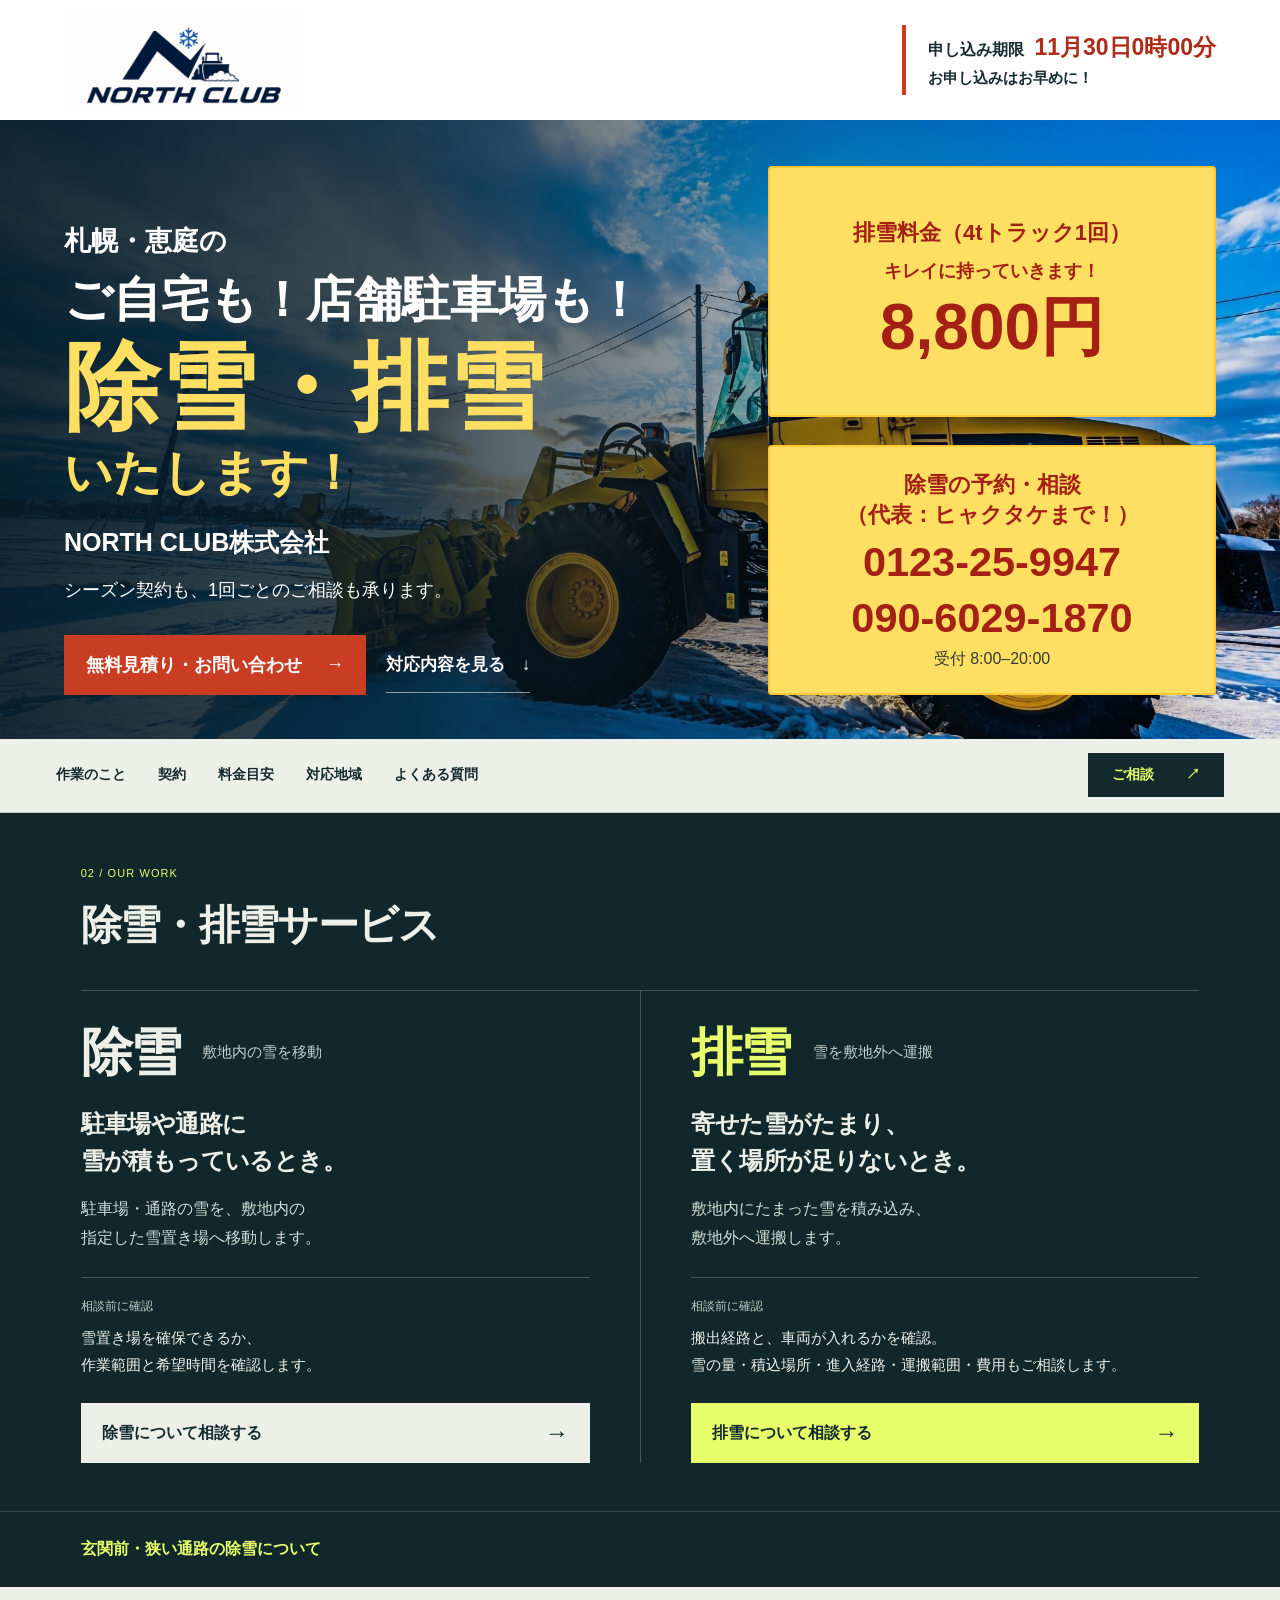
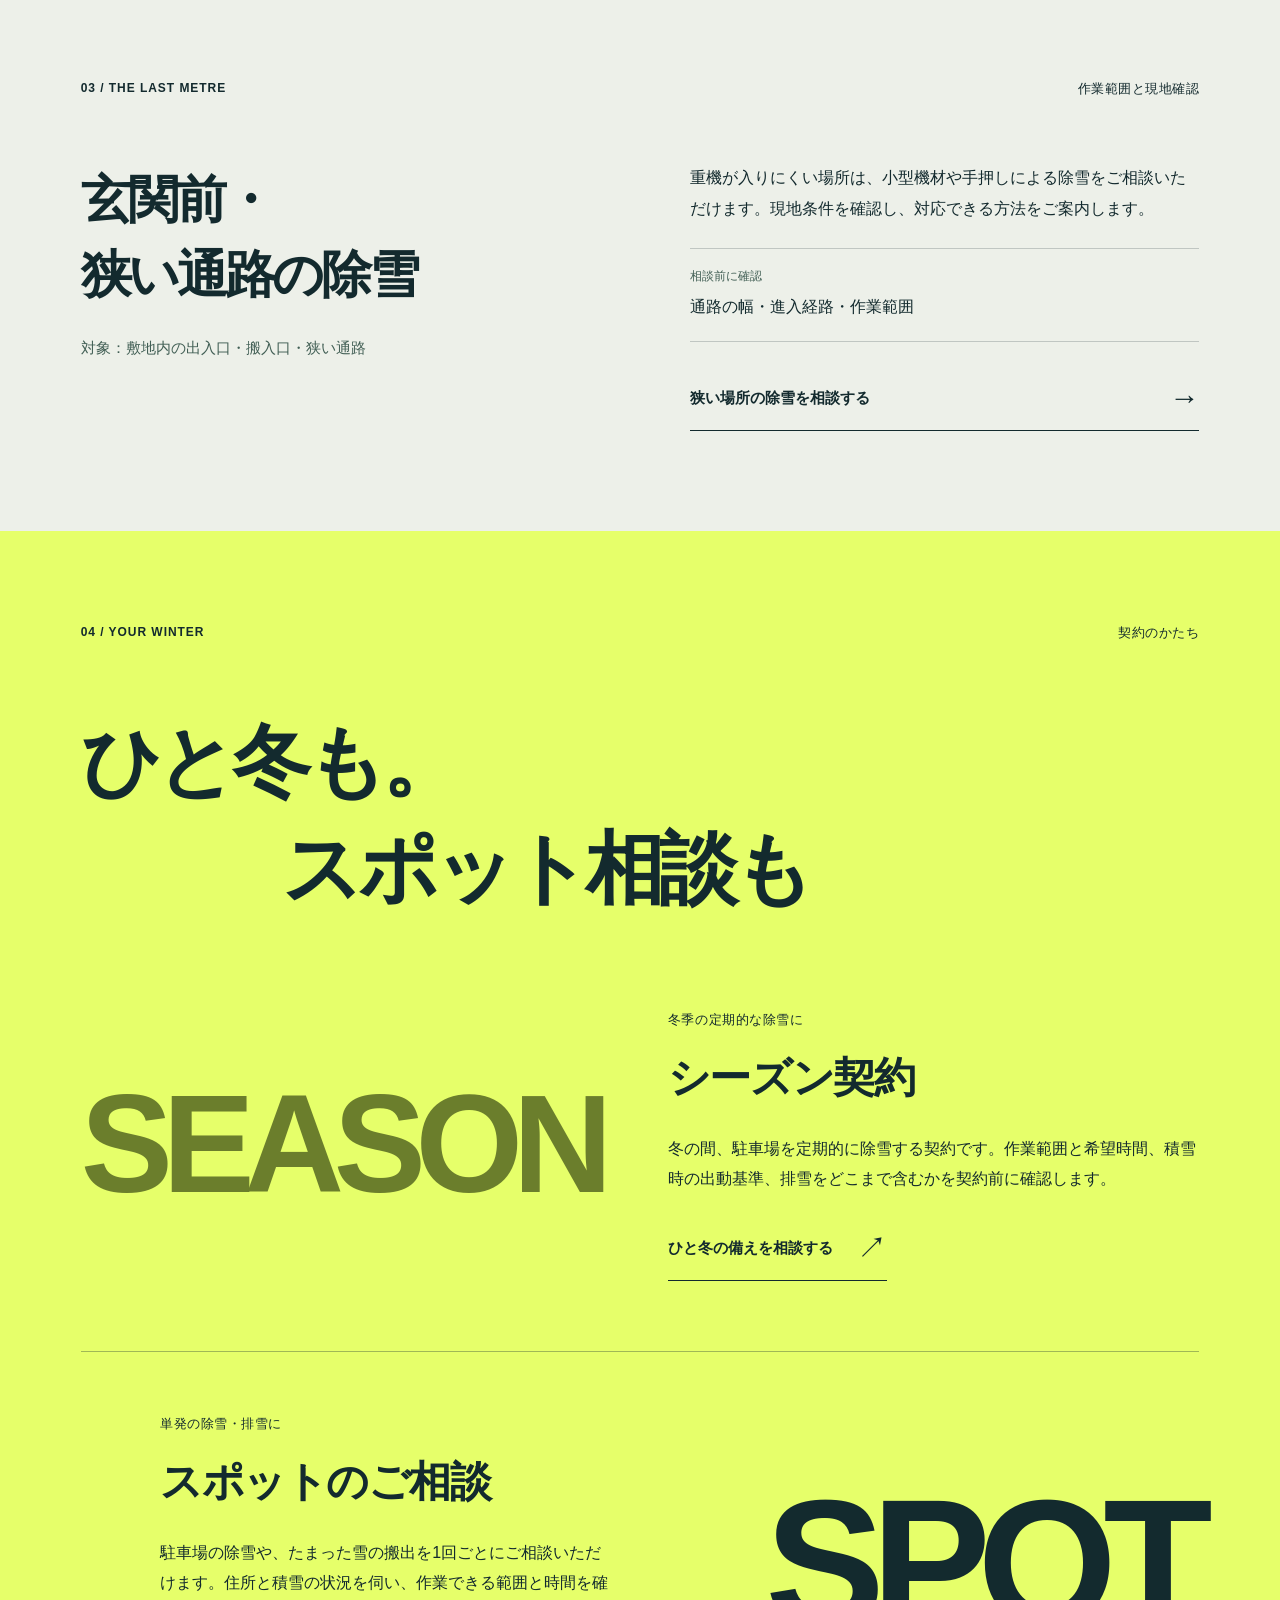
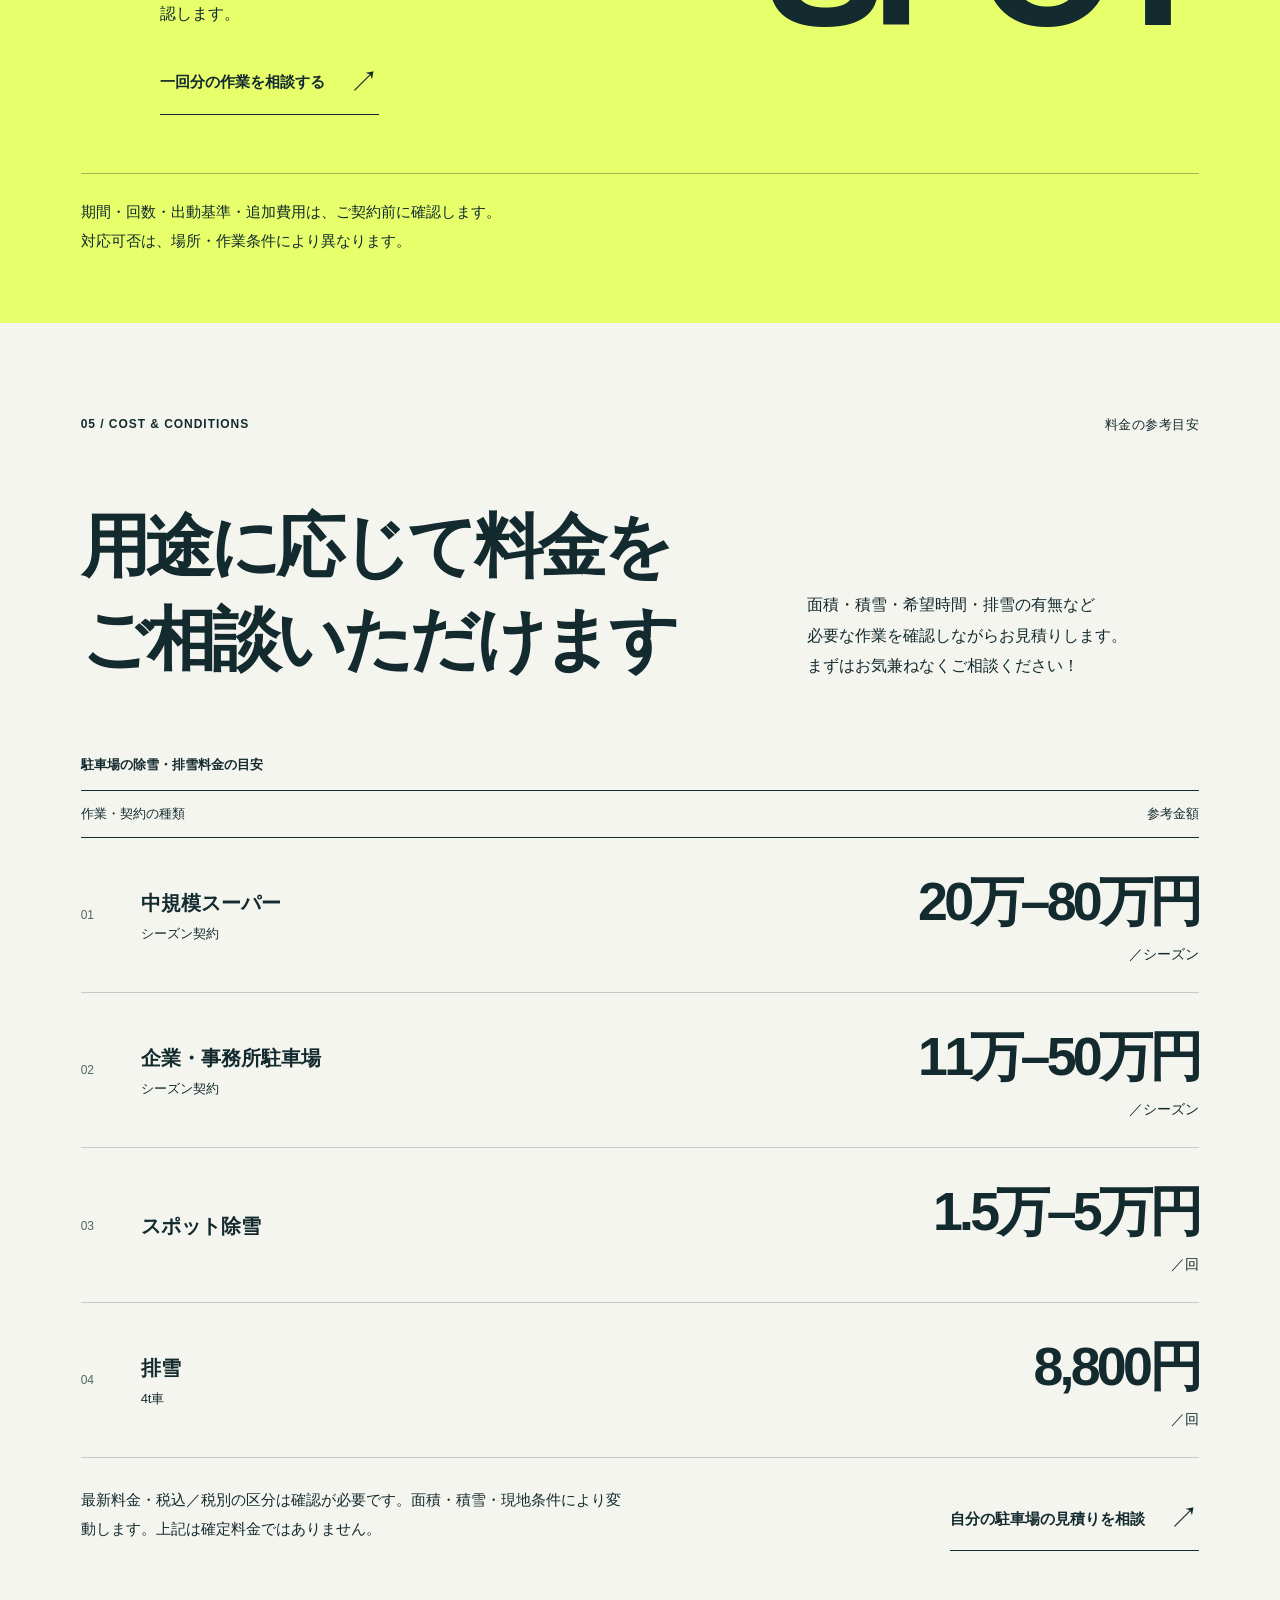
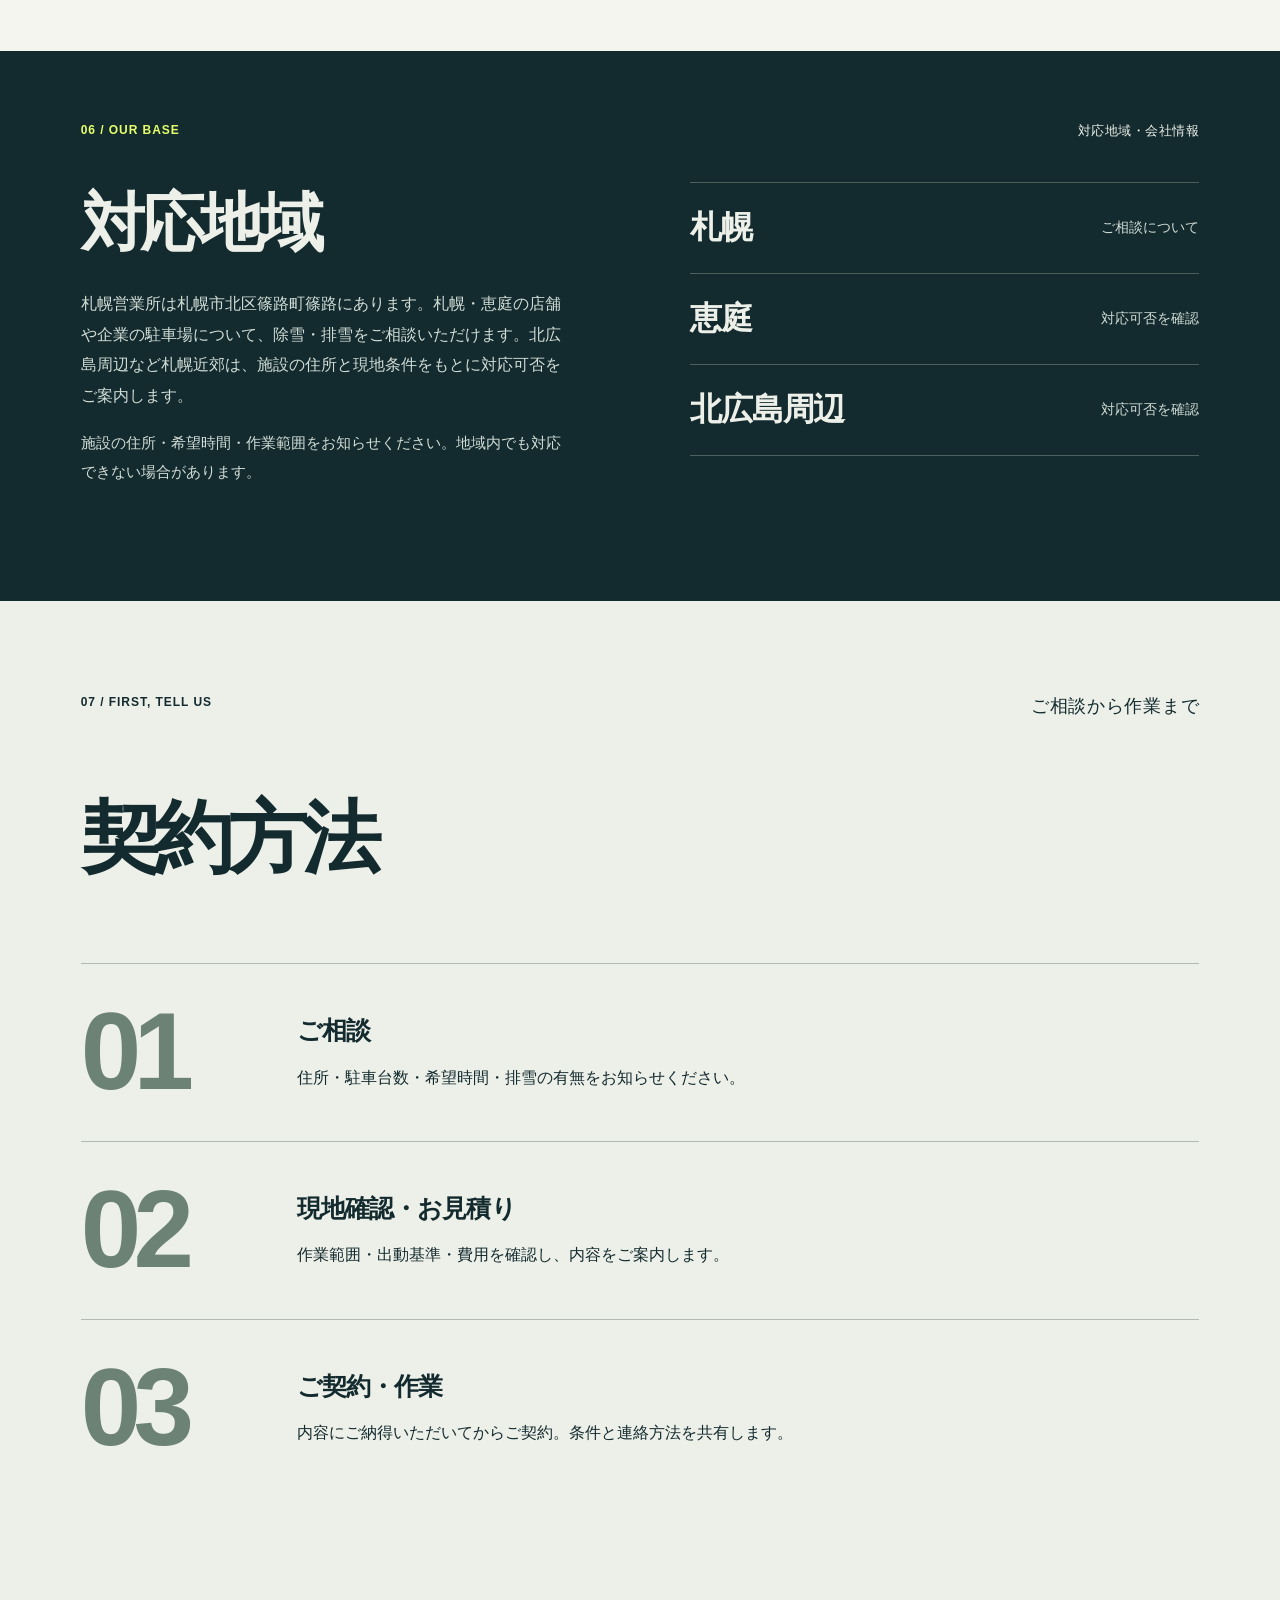
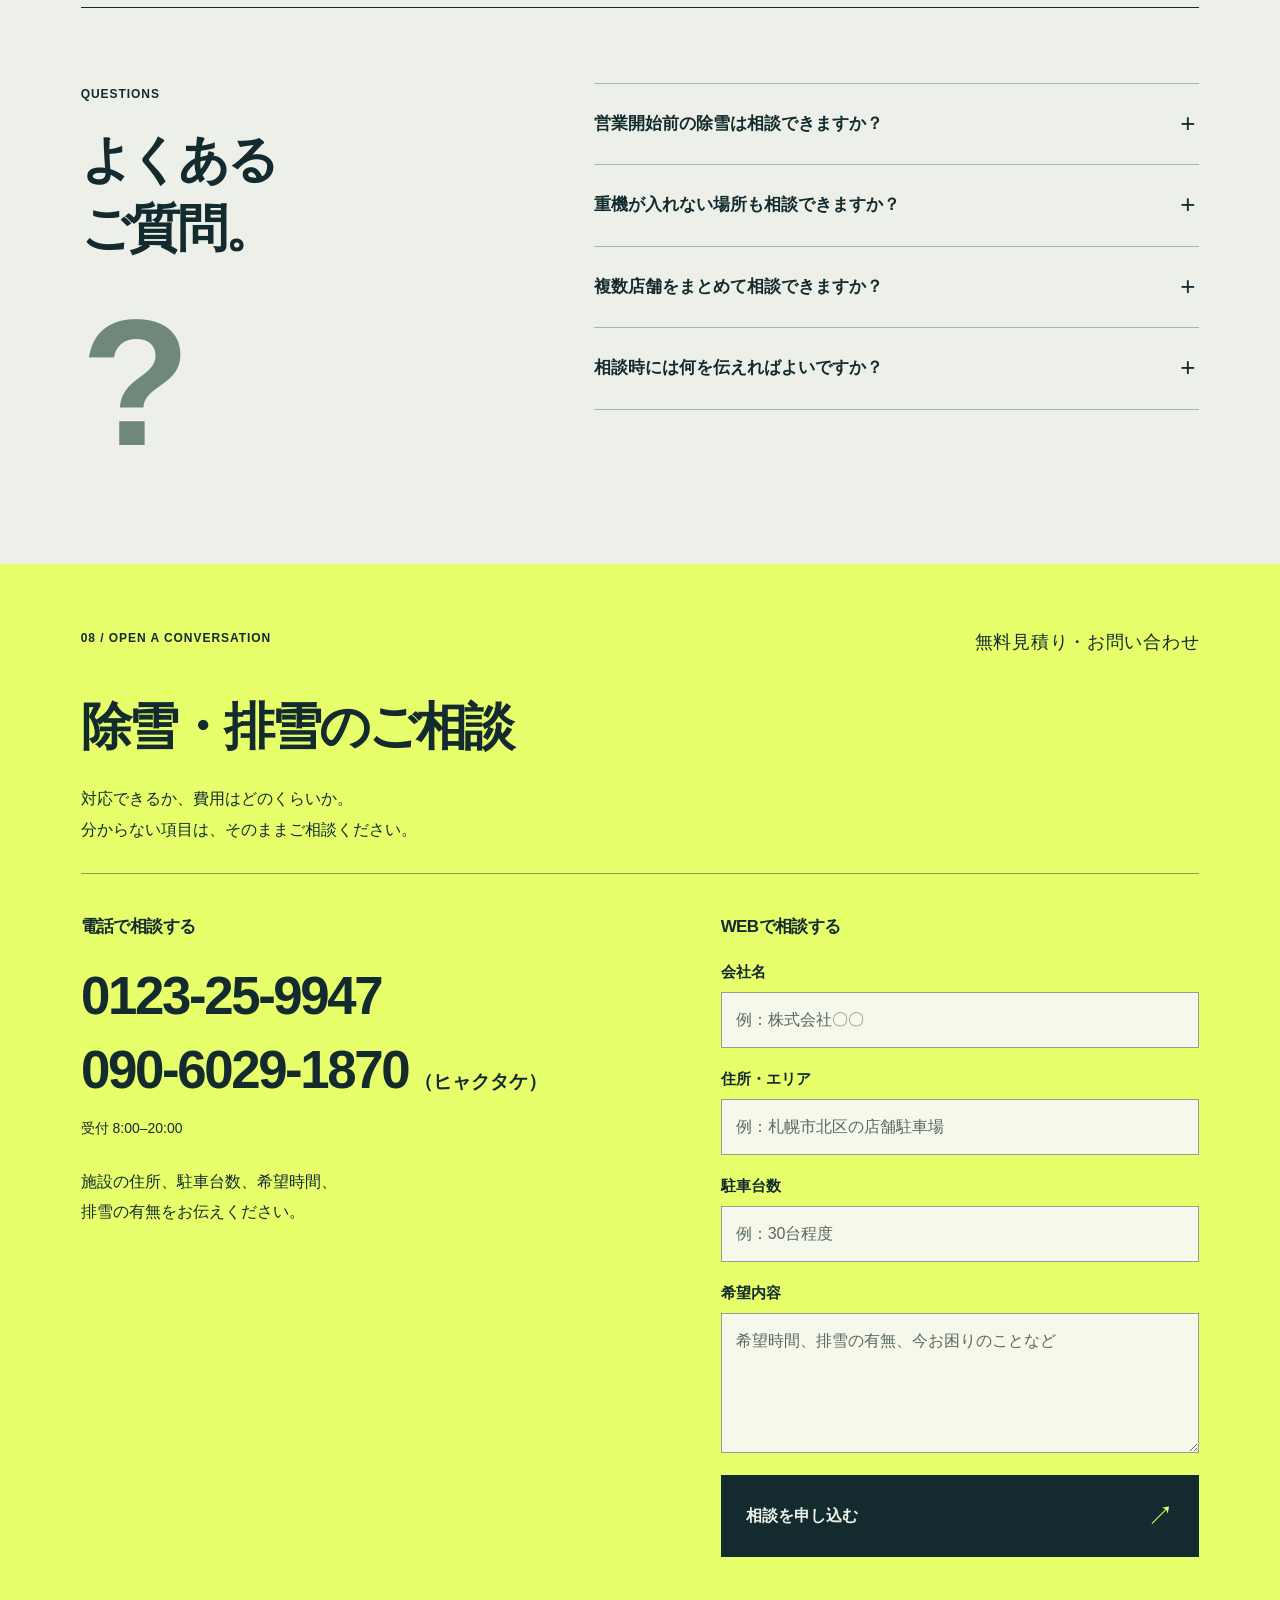
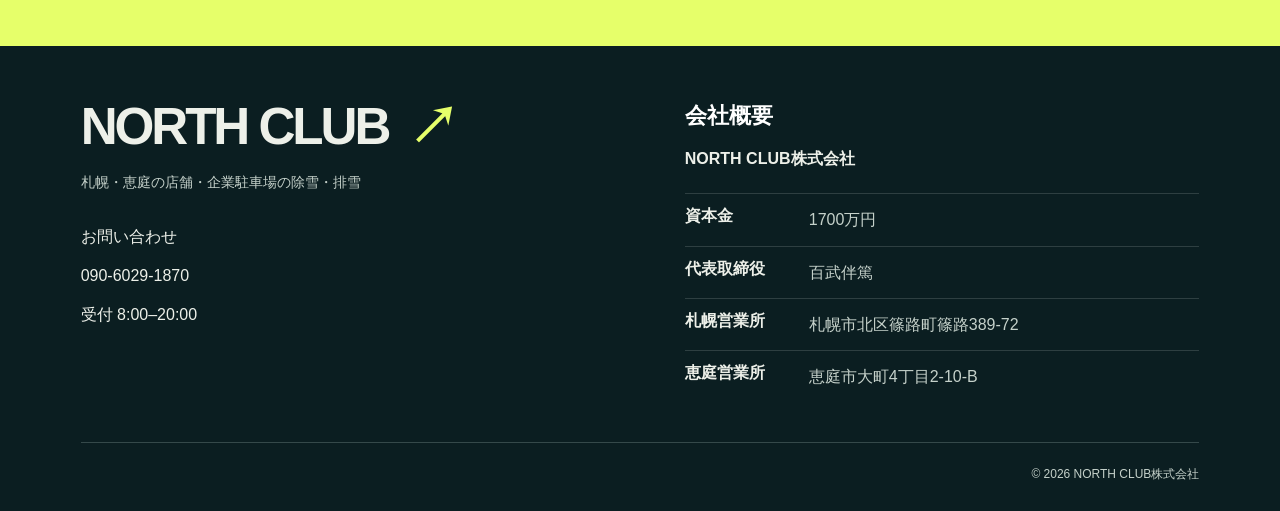
==== commit a4f7db11: "Remove phone-side name from hero card" ====
--- a/index.html
+++ b/index.html
@@ -113,7 +113,7 @@
         </div>
         <div class="cover-contact">
           <div class="cover-hauling"><p>排雪料金<span>（4tトラック1回）</span></p><div class="cover-hauling-message">キレイに持っていきます！</div><div class="cover-hauling-rate"><strong>8,800円</strong></div></div>
-          <div class="cover-phone"><span><span class="cover-phone-label-part">除雪の予約・相談</span><span class="cover-phone-label-part">（代表：ヒャクタケまで！）</span></span><div class="phone-lines"><a class="phone-line" data-phone-href="tel:0123-25-9947"><strong>0123-25-9947</strong></a><a class="phone-line" data-phone-href="tel:090-6029-1870"><strong>090-6029-1870</strong><span class="phone-person">（ヒャクタケ）</span></a></div><span class="cover-hours">受付 8:00–20:00</span></div>
+          <div class="cover-phone"><span><span class="cover-phone-label-part">除雪の予約・相談</span><span class="cover-phone-label-part">（代表：ヒャクタケまで！）</span></span><div class="phone-lines"><a class="phone-line" data-phone-href="tel:0123-25-9947"><strong>0123-25-9947</strong></a><a class="phone-line" data-phone-href="tel:090-6029-1870"><strong>090-6029-1870</strong></a></div><span class="cover-hours">受付 8:00–20:00</span></div>
         </div>
       </div>
     </section>
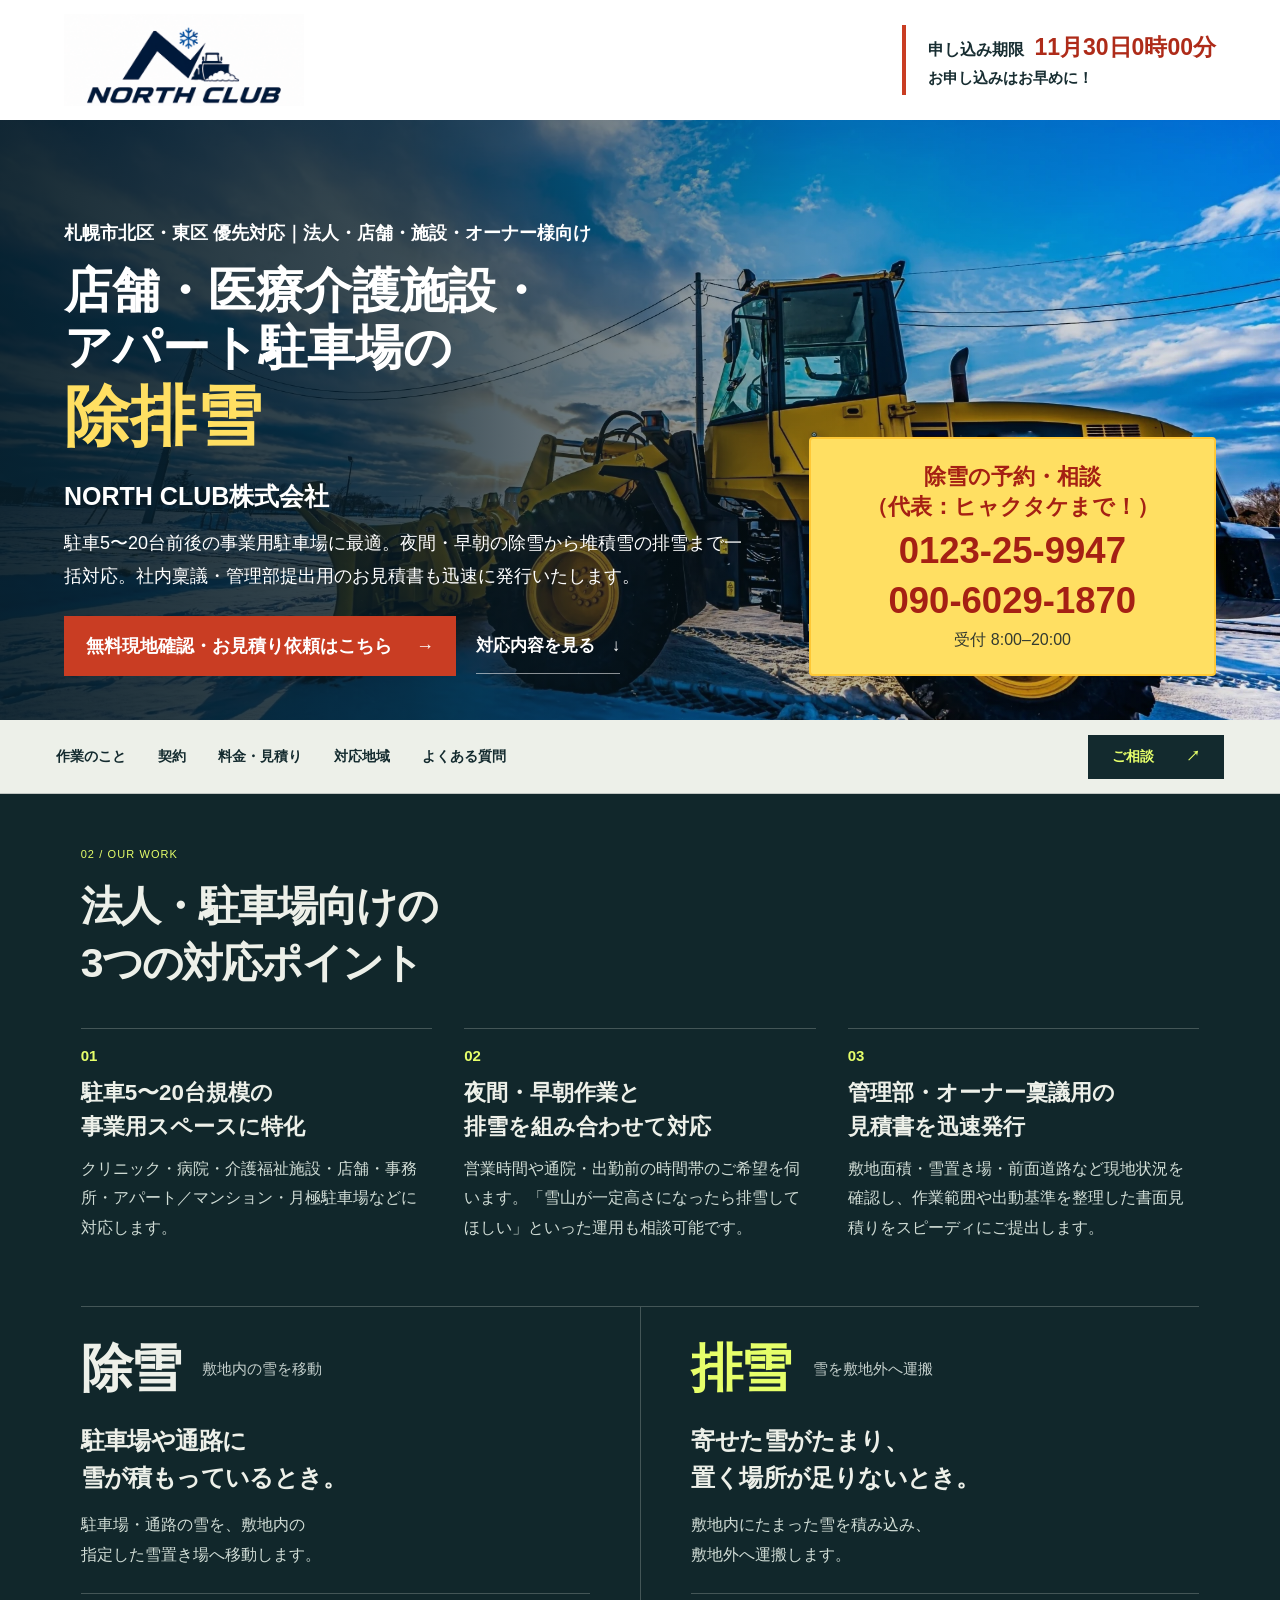
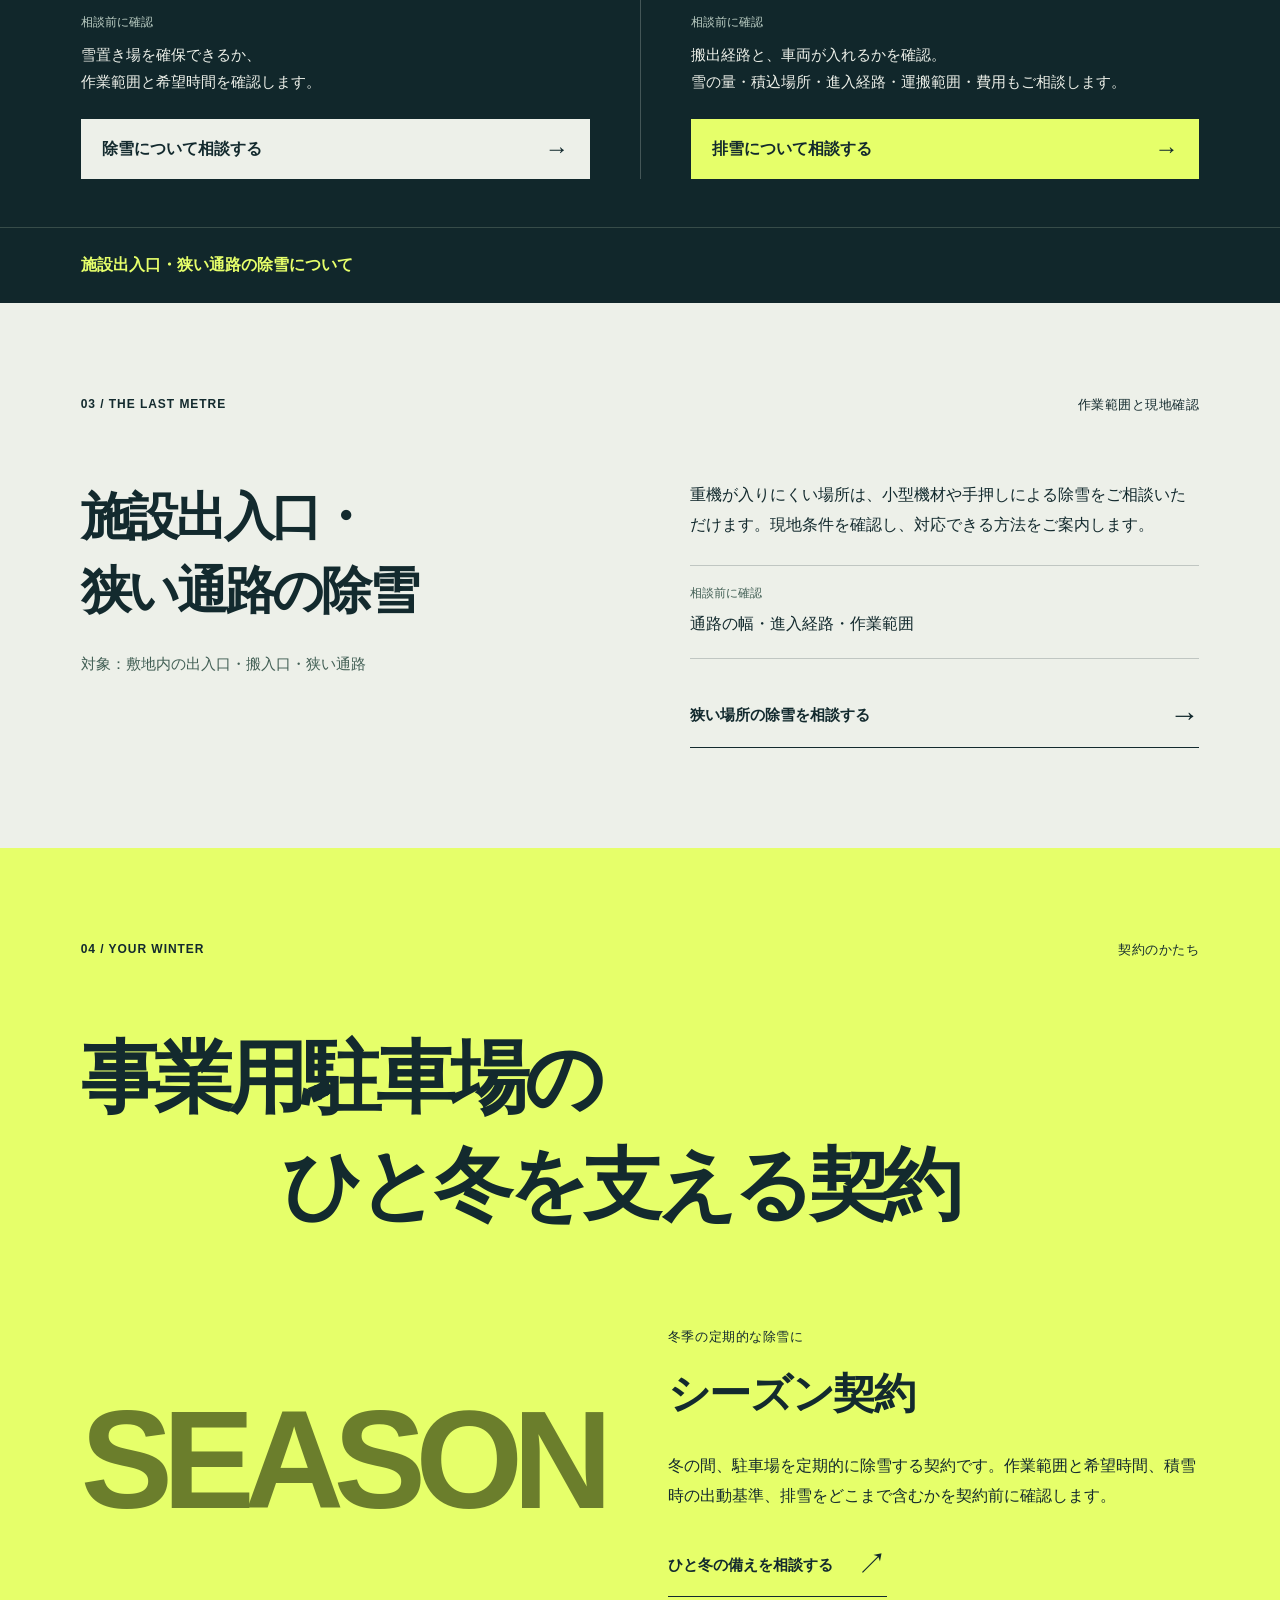
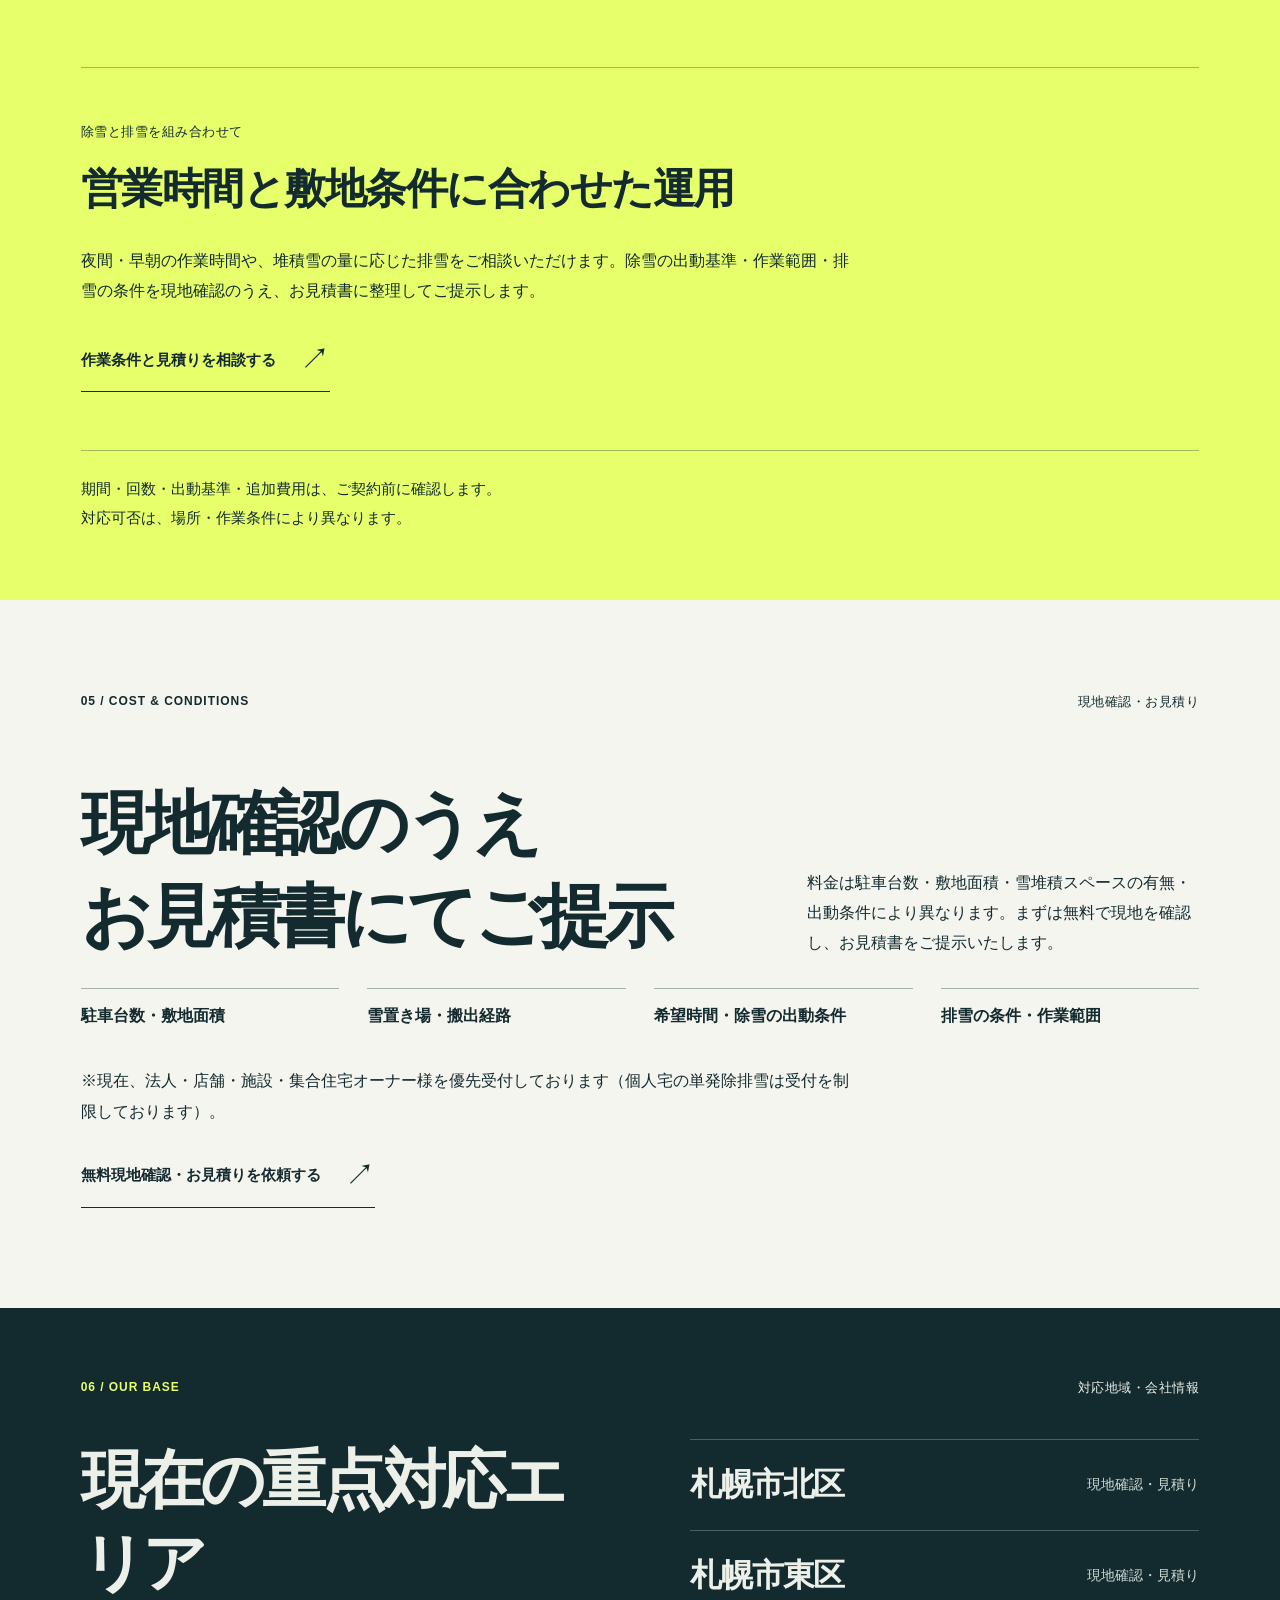
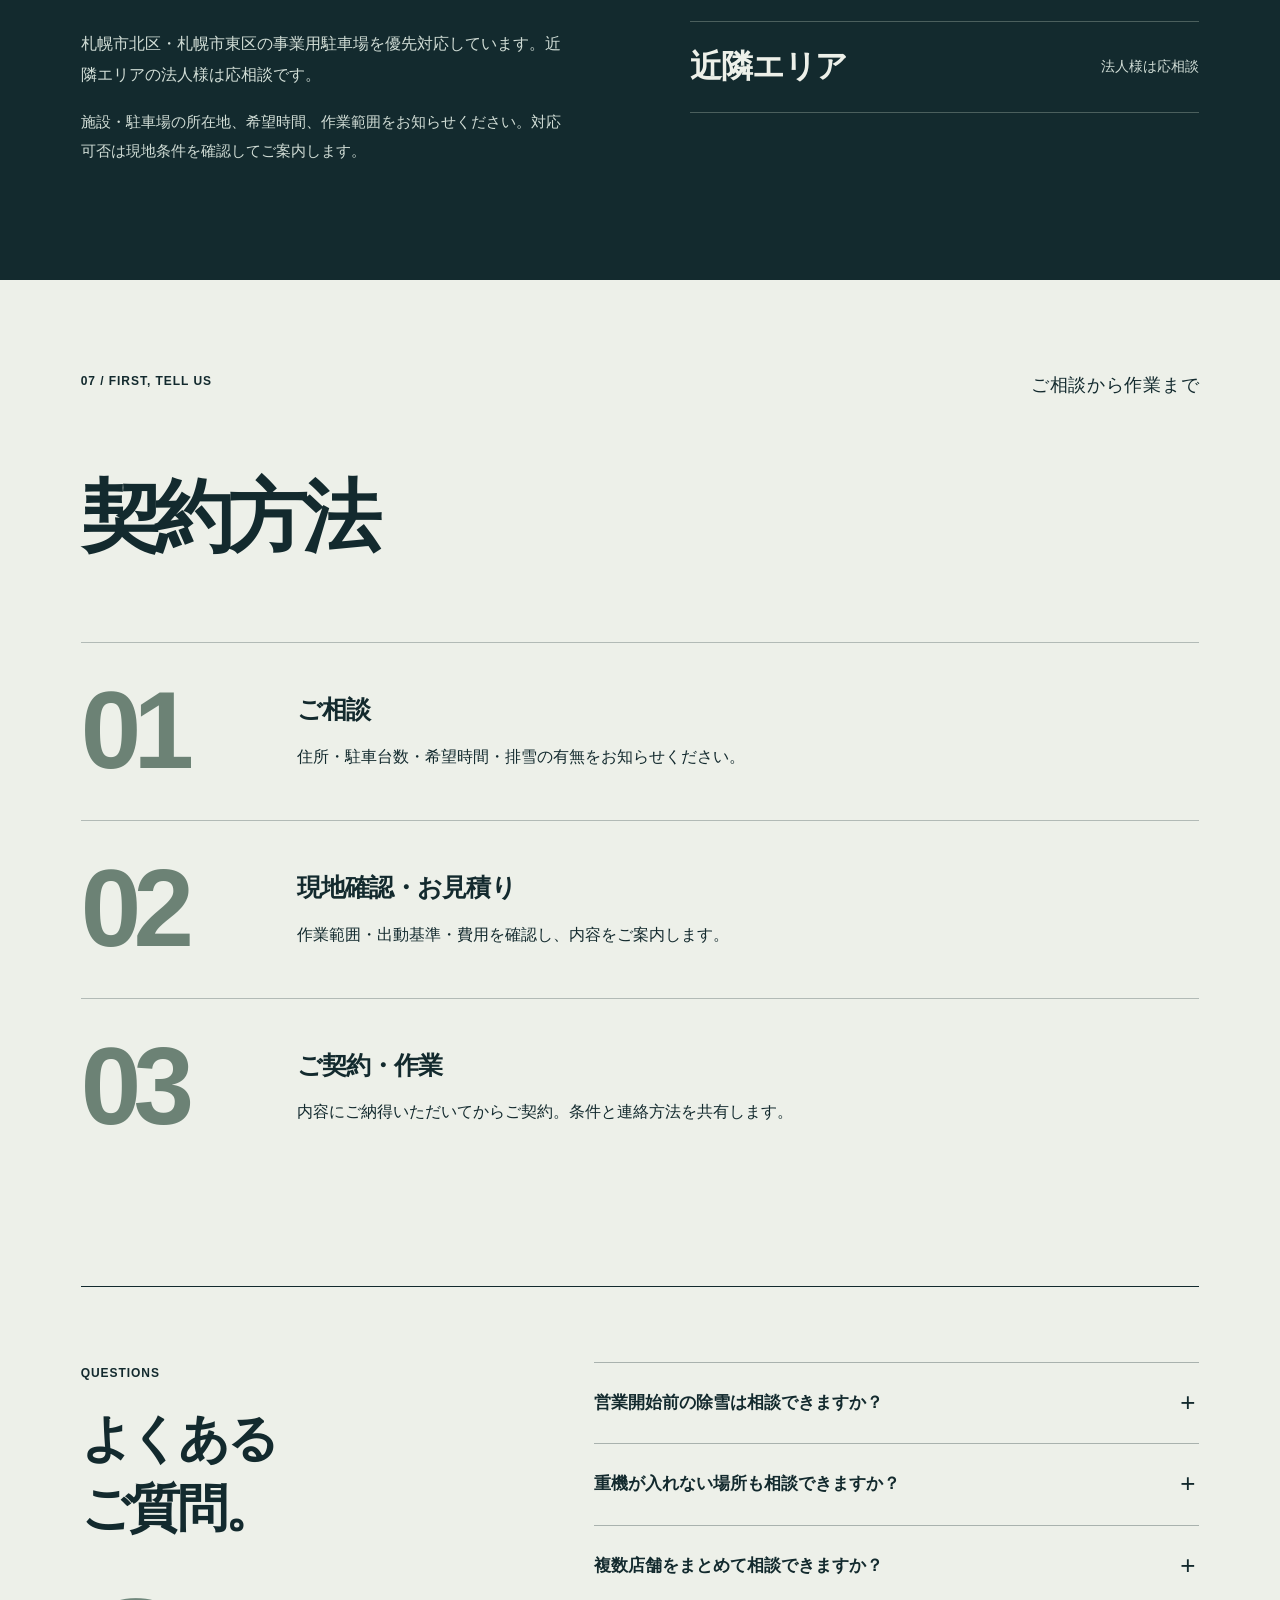
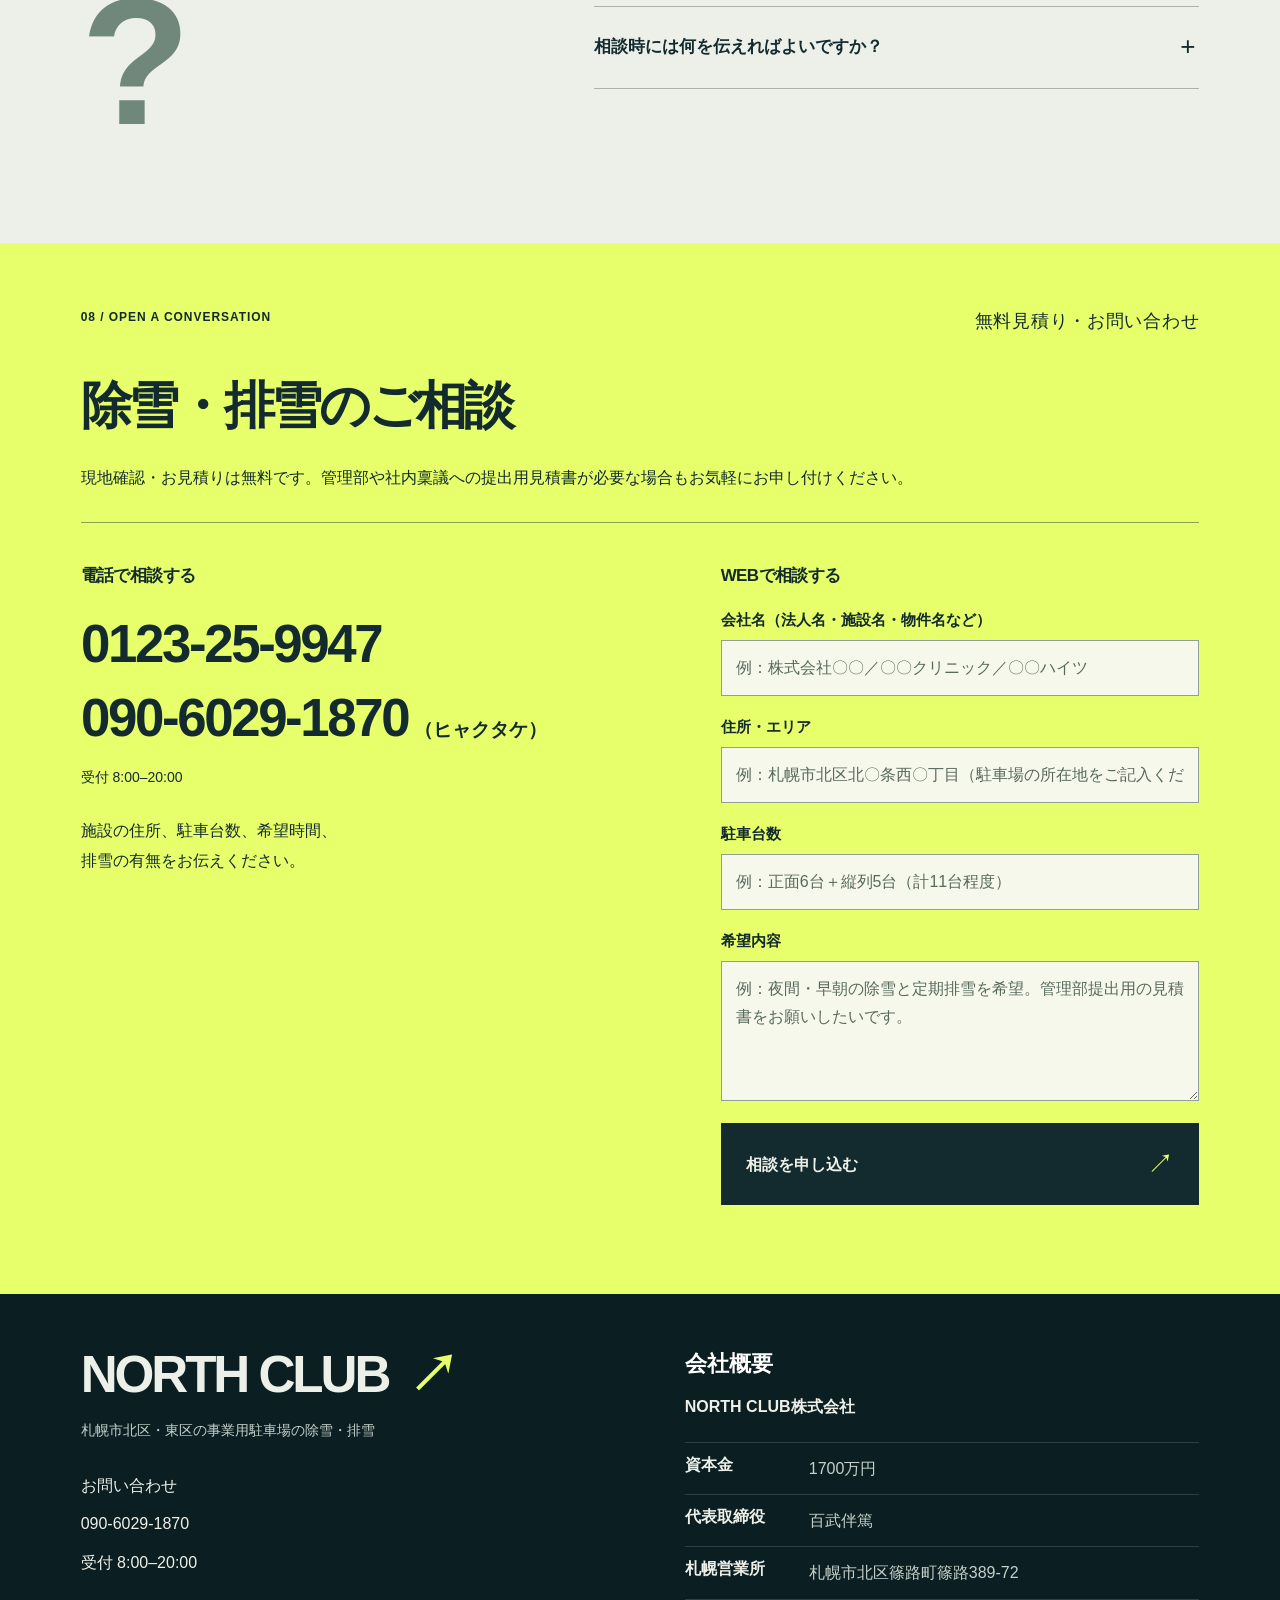
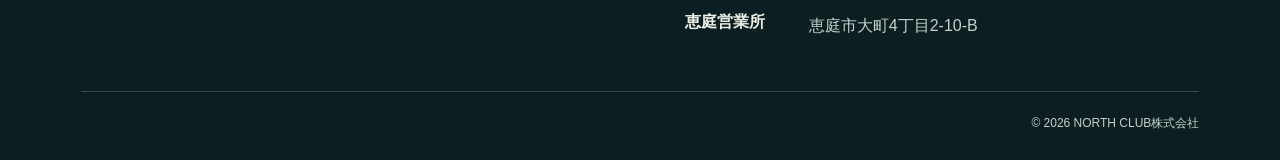
==== commit 8d2b98b4: "Align homepage with corporate parking snow-removal ads" ====
--- a/index.html
+++ b/index.html
@@ -5,11 +5,11 @@
   <meta name="viewport" content="width=device-width,initial-scale=1">
 
   <meta name="color-scheme" content="light">
-  <title>札幌の除雪・排雪｜店舗・企業の駐車場｜NORTH CLUB株式会社</title>
-  <meta name="description" content="札幌市北区と恵庭市に営業所を置くNORTH CLUB株式会社。店舗・企業の駐車場の除雪と、敷地外へ雪を運ぶ排雪を承ります。シーズン契約と1回ごとのスポット作業の料金目安を確認し、無料見積りをご相談いただけます。">
+  <title>札幌市北区・東区の駐車場除雪・排雪｜法人・店舗・施設向け｜NORTH CLUB</title>
+  <meta name="description" content="札幌市北区・東区を優先対応。店舗・医療介護施設・アパートなど駐車5〜20台前後の事業用駐車場の除雪・排雪。夜間・早朝作業や堆積雪の排雪もご相談ください。現地確認・見積りは無料。管理部・社内稟議用の見積書を迅速にご提示します。">
   <link rel="stylesheet" href="style.css?v=20261102-deadline">
   <link rel="stylesheet" href="content.css?v=20261102-footer-contact">
-  <link rel="stylesheet" href="cover.css?v=20261110-phone-lines-2">
+  <link rel="stylesheet" href="cover.css?v=20261117-corporate-2">
   <script src="motion.js" defer></script>
   <script src="content.js?v=20261106-new-form" defer></script>
   <script src="phone-link.js?v=20261110-phone-lines" defer></script>
@@ -18,8 +18,8 @@
   <link rel="canonical" href="https://www.northclub-josetsu.jp/">
   <meta property="og:type" content="website">
   <meta property="og:locale" content="ja_JP">
-  <meta property="og:title" content="札幌の除雪・排雪｜店舗・企業の駐車場｜NORTH CLUB株式会社">
-  <meta property="og:description" content="札幌市北区と恵庭市に営業所を置くNORTH CLUB株式会社。店舗・企業の駐車場の除雪と、敷地外へ雪を運ぶ排雪を承ります。シーズン契約と1回ごとのスポット作業の料金目安を確認し、無料見積りをご相談いただけます。">
+  <meta property="og:title" content="札幌市北区・東区の駐車場除雪・排雪｜法人・店舗・施設向け｜NORTH CLUB">
+  <meta property="og:description" content="札幌市北区・東区を優先対応。店舗・医療介護施設・アパートなど駐車5〜20台前後の事業用駐車場の除雪・排雪。夜間・早朝作業や堆積雪の排雪もご相談ください。現地確認・見積りは無料。管理部・社内稟議用の見積書を迅速にご提示します。">
   <meta property="og:url" content="https://www.northclub-josetsu.jp/">
   <meta property="og:image" content="https://www.northclub-josetsu.jp/assets/hero-snow-removal.png">
   <meta name="twitter:card" content="summary_large_image">
@@ -81,7 +81,7 @@
       "@type": "WebPage",
       "@id": "https://www.northclub-josetsu.jp/#webpage",
       "url": "https://www.northclub-josetsu.jp/",
-      "name": "札幌の除雪・排雪｜店舗・企業の駐車場｜NORTH CLUB株式会社",
+      "name": "札幌市北区・東区の駐車場除雪・排雪｜法人・店舗・施設向け｜NORTH CLUB",
       "isPartOf": {
         "@id": "https://www.northclub-josetsu.jp/#website"
       },
@@ -105,21 +105,25 @@
       <div class="opening-stage cover-stage">
         <img class="cover-photo" src="assets/reference/northclub-hero.webp" alt="雪の積もった敷地にある大型除雪ショベル" width="1920" height="1277" fetchpriority="high">
         <div class="cover-content">
-          <p class="cover-region">札幌・恵庭の</p>
-          <h1 id="opening-title" class="cover-title"><span>ご自宅も！店舗駐車場も！</span><span class="cover-title-service">除雪・排雪</span><span>いたします！</span></h1>
+          <p class="cover-region">札幌市北区・東区 優先対応｜法人・店舗・施設・オーナー様向け</p>
+          <h1 id="opening-title" class="cover-title"><span>店舗・医療介護施設・</span><span>アパート駐車場の</span><span class="cover-title-service">除排雪</span></h1>
           <p class="cover-company">NORTH CLUB株式会社</p>
-          <p class="cover-lead">シーズン契約も、1回ごとのご相談も承ります。</p>
-          <div class="cover-actions"><a class="cover-estimate" href="#contact">無料見積り・お問い合わせ <span aria-hidden="true">→</span></a><a class="cover-services" href="#services">対応内容を見る <span aria-hidden="true">↓</span></a></div>
+          <p class="cover-lead">駐車5〜20台前後の事業用駐車場に最適。夜間・早朝の除雪から堆積雪の排雪まで一括対応。社内稟議・管理部提出用のお見積書も迅速に発行いたします。</p>
+          <div class="cover-actions"><a class="cover-estimate" href="#contact">無料現地確認・お見積り依頼はこちら <span aria-hidden="true">→</span></a><a class="cover-services" href="#services">対応内容を見る <span aria-hidden="true">↓</span></a></div>
         </div>
         <div class="cover-contact">
-          <div class="cover-hauling"><p>排雪料金<span>（4tトラック1回）</span></p><div class="cover-hauling-message">キレイに持っていきます！</div><div class="cover-hauling-rate"><strong>8,800円</strong></div></div>
           <div class="cover-phone"><span><span class="cover-phone-label-part">除雪の予約・相談</span><span class="cover-phone-label-part">（代表：ヒャクタケまで！）</span></span><div class="phone-lines"><a class="phone-line" data-phone-href="tel:0123-25-9947"><strong>0123-25-9947</strong></a><a class="phone-line" data-phone-href="tel:090-6029-1870"><strong>090-6029-1870</strong></a></div><span class="cover-hours">受付 8:00–20:00</span></div>
         </div>
       </div>
     </section>
-    <nav class="chapter-nav" aria-label="内容のご案内"><div class="chapter-links"><a href="#detail">作業のこと</a><a href="#contracts">契約</a><a href="#price">料金目安</a><a href="#area">対応地域</a><a href="#faq">よくある質問</a></div><a class="nav-contact" href="#contact">ご相談 <span aria-hidden="true">↗</span></a></nav>
+    <nav class="chapter-nav" aria-label="内容のご案内"><div class="chapter-links"><a href="#detail">作業のこと</a><a href="#contracts">契約</a><a href="#price">料金・見積り</a><a href="#area">対応地域</a><a href="#faq">よくある質問</a></div><a class="nav-contact" href="#contact">ご相談 <span aria-hidden="true">↗</span></a></nav>
     <section id="services" class="services" aria-labelledby="services-title">
-      <div class="service-intro"><div><p class="eyebrow">02 / OUR WORK</p><h2 id="services-title">除雪・排雪サービス</h2></div></div>
+      <div class="service-intro"><div><p class="eyebrow">02 / OUR WORK</p><h2 id="services-title">法人・駐車場向けの<br>3つの対応ポイント</h2></div></div>
+      <div class="business-points">
+        <article class="business-point"><span class="point-number">01</span><h3>駐車5〜20台規模の<br>事業用スペースに特化</h3><p>クリニック・病院・介護福祉施設・店舗・事務所・アパート／マンション・月極駐車場などに対応します。</p></article>
+        <article class="business-point"><span class="point-number">02</span><h3>夜間・早朝作業と<br>排雪を組み合わせて対応</h3><p>営業時間や通院・出勤前の時間帯のご希望を伺います。「雪山が一定高さになったら排雪してほしい」といった運用も相談可能です。</p></article>
+        <article class="business-point"><span class="point-number">03</span><h3>管理部・オーナー稟議用の<br>見積書を迅速発行</h3><p>敷地面積・雪置き場・前面道路など現地状況を確認し、作業範囲や出動基準を整理した書面見積りをスピーディにご提出します。</p></article>
+      </div>
       <div class="service-comparison">
         <article class="service-option" aria-labelledby="plow-title">
           <div class="service-heading"><h3 id="plow-title">除雪</h3><p>敷地内の雪を移動</p></div>
@@ -137,27 +141,26 @@
         </article>
       </div>
     </section>
-    <a class="continue-chapters" href="#detail"><span>玄関前・狭い通路の除雪について</span></a>
+    <a class="continue-chapters" href="#detail"><span>施設出入口・狭い通路の除雪について</span></a>
     <section class="chapter detail-chapter" id="detail" aria-labelledby="detail-title">
       <div class="chapter-label"><span>03 / THE LAST METRE</span><span>作業範囲と現地確認</span></div>
-      <div class="finish-heading"><div><h2 id="detail-title">玄関前・<br>狭い通路の除雪</h2><p class="finish-target">対象：敷地内の出入口・搬入口・狭い通路</p></div><div class="finish-method"><p>重機が入りにくい場所は、小型機材や手押しによる除雪をご相談いただけます。現地条件を確認し、対応できる方法をご案内します。</p><dl><dt>相談前に確認</dt><dd>通路の幅・進入経路・作業範囲</dd></dl><a class="line-link" href="#contact" data-consult-service="玄関前・狭い通路の除雪">狭い場所の除雪を相談する <span aria-hidden="true">→</span></a></div></div>
+      <div class="finish-heading"><div><h2 id="detail-title">施設出入口・<br>狭い通路の除雪</h2><p class="finish-target">対象：敷地内の出入口・搬入口・狭い通路</p></div><div class="finish-method"><p>重機が入りにくい場所は、小型機材や手押しによる除雪をご相談いただけます。現地条件を確認し、対応できる方法をご案内します。</p><dl><dt>相談前に確認</dt><dd>通路の幅・進入経路・作業範囲</dd></dl><a class="line-link" href="#contact" data-consult-service="施設出入口・狭い通路の除雪">狭い場所の除雪を相談する <span aria-hidden="true">→</span></a></div></div>
     </section>
     <section class="chapter contract-chapter" id="contracts" aria-labelledby="contracts-title">
       <div class="chapter-label"><span>04 / YOUR WINTER</span><span>契約のかたち</span></div>
-      <h2 id="contracts-title">ひと冬も。<br><span>スポット相談も</span></h2>
+      <h2 id="contracts-title">事業用駐車場の<br><span>ひと冬を支える契約</span></h2>
       <div class="contract-season" id="season"><span class="contract-english" aria-hidden="true">SEASON</span><div class="contract-copy"><p class="contract-kicker">冬季の定期的な除雪に</p><h3>シーズン契約</h3><p>冬の間、駐車場を定期的に除雪する契約です。作業範囲と希望時間、積雪時の出動基準、排雪をどこまで含むかを契約前に確認します。</p><a class="line-link" href="#contact">ひと冬の備えを相談する <span aria-hidden="true">↗</span></a></div></div>
-      <div class="contract-spot" id="spot"><div class="contract-copy"><p class="contract-kicker">単発の除雪・排雪に</p><h3>スポットのご相談</h3><p>駐車場の除雪や、たまった雪の搬出を1回ごとにご相談いただけます。住所と積雪の状況を伺い、作業できる範囲と時間を確認します。</p><a class="line-link" href="#contact">一回分の作業を相談する <span aria-hidden="true">↗</span></a></div><span class="contract-english" aria-hidden="true">SPOT</span></div>
+      <div class="contract-scope" id="spot"><div class="contract-copy"><p class="contract-kicker">除雪と排雪を組み合わせて</p><h3>営業時間と敷地条件に合わせた運用</h3><p>夜間・早朝の作業時間や、堆積雪の量に応じた排雪をご相談いただけます。除雪の出動基準・作業範囲・排雪の条件を現地確認のうえ、お見積書に整理してご提示します。</p><a class="line-link" href="#contact">作業条件と見積りを相談する <span aria-hidden="true">↗</span></a></div></div>
       <p class="contract-note">期間・回数・出動基準・追加費用は、ご契約前に確認します。<br>対応可否は、場所・作業条件により異なります。</p>
     </section>
     <section class="chapter price-chapter" id="price" aria-labelledby="price-title">
-      <div class="chapter-label"><span>05 / COST &amp; CONDITIONS</span><span>料金の参考目安</span></div>
-      <div class="price-heading"><h2 id="price-title"><span>用途に応じて料金を</span><span>ご相談いただけます</span></h2><p>面積・積雪・希望時間・<span>排雪の有無</span>など<br><span>必要な作業</span>を確認しながら<span>お見積りします。</span><br>まずは<span>お気兼ねなく</span><span>ご相談ください！</span></p></div>
-      <table class="cost-ledger"><caption>駐車場の除雪・排雪料金の目安</caption><thead><tr><th scope="col">作業・契約の種類</th><th scope="col">参考金額</th></tr></thead><tbody><tr><th scope="row"><span class="ledger-no" aria-hidden="true">01</span><span>中規模スーパー<small>シーズン契約</small></span></th><td><strong>20万–80万円</strong><span>／シーズン</span></td></tr><tr><th scope="row"><span class="ledger-no" aria-hidden="true">02</span><span>企業・事務所駐車場<small>シーズン契約</small></span></th><td><strong>11万–50万円</strong><span>／シーズン</span></td></tr><tr><th scope="row"><span class="ledger-no" aria-hidden="true">03</span><span>スポット除雪</span></th><td><strong>1.5万–5万円</strong><span>／回</span></td></tr><tr><th scope="row"><span class="ledger-no" aria-hidden="true">04</span><span>排雪<small>4t車</small></span></th><td><strong>8,800円</strong><span>／回</span></td></tr></tbody></table>
-      <div class="price-foot"><p class="fine-print">最新料金・税込／税別の区分は確認が必要です。面積・積雪・現地条件により変動します。上記は確定料金ではありません。</p><a class="line-link" href="#contact">自分の駐車場の見積りを相談 <span aria-hidden="true">↗</span></a></div>
+      <div class="chapter-label"><span>05 / COST &amp; CONDITIONS</span><span>現地確認・お見積り</span></div>
+      <div class="price-heading"><h2 id="price-title">現地確認のうえ<br>お見積書にてご提示</h2><p>料金は駐車台数・敷地面積・雪堆積スペースの有無・出動条件により異なります。まずは無料で現地を確認し、お見積書をご提示いたします。</p></div>
+      <div class="business-pricing"><ul class="quote-factors"><li>駐車台数・敷地面積</li><li>雪置き場・搬出経路</li><li>希望時間・除雪の出動条件</li><li>排雪の条件・作業範囲</li></ul><p>※現在、法人・店舗・施設・集合住宅オーナー様を優先受付しております（個人宅の単発除排雪は受付を制限しております）。</p><a class="line-link" href="#contact">無料現地確認・お見積りを依頼する <span aria-hidden="true">↗</span></a></div>
     </section>
     <section class="chapter area-chapter" id="area" aria-labelledby="area-title">
       <div class="chapter-label"><span>06 / OUR BASE</span><span>対応地域・会社情報</span></div>
-        <div class="area-overview"><div><h2 id="area-title">対応地域</h2><p>札幌営業所は札幌市北区篠路町篠路にあります。札幌・恵庭の店舗や企業の駐車場について、除雪・排雪をご相談いただけます。北広島周辺など札幌近郊は、施設の住所と現地条件をもとに対応可否をご案内します。</p><p class="area-condition">施設の住所・希望時間・作業範囲をお知らせください。地域内でも対応できない場合があります。</p></div><nav class="region-links" aria-label="地域別のご相談"><a href="#contact"><strong>札幌</strong><span>ご相談について</span></a><a href="eniwa.html"><strong>恵庭</strong><span>対応可否を確認</span></a><a href="kitahiroshima.html"><strong>北広島周辺</strong><span>対応可否を確認</span></a></nav></div>
+      <div class="area-overview"><div><h2 id="area-title">現在の重点対応エリア</h2><p>札幌市北区・札幌市東区の事業用駐車場を優先対応しています。近隣エリアの法人様は応相談です。</p><p class="area-condition">施設・駐車場の所在地、希望時間、作業範囲をお知らせください。対応可否は現地条件を確認してご案内します。</p></div><nav class="region-links" aria-label="地域別のご相談"><a href="#contact"><strong>札幌市北区</strong><span>現地確認・見積り</span></a><a href="#contact"><strong>札幌市東区</strong><span>現地確認・見積り</span></a><a href="#contact"><strong>近隣エリア</strong><span>法人様は応相談</span></a></nav></div>
     </section>
     <section class="chapter flow-chapter" id="flow" aria-labelledby="flow-title">
       <div class="chapter-label"><span>07 / FIRST, TELL US</span><span>ご相談から作業まで</span></div>
@@ -167,14 +170,14 @@
     </section>
     <section class="chapter inquiry-chapter" id="contact" aria-labelledby="contact-title">
       <div class="chapter-label"><span>08 / OPEN A CONVERSATION</span><span>無料見積り・お問い合わせ</span></div>
-      <h2 id="contact-title">除雪・排雪のご相談</h2><p class="contact-lead">対応できるか、費用はどのくらいか。<br>分からない項目は、そのままご相談ください。</p><p id="consultContext" class="consult-context" hidden role="status"></p>
-      <div class="contact-options"><div class="phone-choice"><h3>電話で相談する</h3><div class="phone-lines contact-phone-lines"><a href="tel:0123-25-9947" class="phone-number phone-line"><strong>0123-25-9947</strong></a><a href="tel:090-6029-1870" class="phone-number phone-line"><strong>090-6029-1870</strong><span class="phone-person">（ヒャクタケ）</span></a></div><p class="reception">受付 8:00–20:00</p><p>施設の住所、駐車台数、希望時間、<br>排雪の有無をお伝えください。</p></div><div class="web-choice"><h3>WEBで相談する</h3><div class="inquiry-helper" id="inquiryHelper" hidden><form id="estimateForm" class="draft-form"><label for="companyInput">会社名<input id="companyInput" name="company" type="text" autocomplete="organization" placeholder="例：株式会社〇〇"></label><label for="areaInput">住所・エリア<input id="areaInput" name="area" type="text" autocomplete="street-address" placeholder="例：札幌市北区の店舗駐車場"></label><label for="carsInput">駐車台数<input id="carsInput" name="cars" type="text" placeholder="例：30台程度"></label><label for="messageInput">希望内容<textarea id="messageInput" name="message" rows="4" placeholder="希望時間、排雪の有無、今お困りのことなど"></textarea></label><button class="draft-submit" type="button">相談を申し込む <span aria-hidden="true">↗</span></button><p id="draftStatus" class="draft-status" role="status" aria-live="polite"></p></form></div></div></div>
+      <h2 id="contact-title">除雪・排雪のご相談</h2><p class="contact-lead">現地確認・お見積りは無料です。管理部や社内稟議への提出用見積書が必要な場合もお気軽にお申し付けください。</p><p id="consultContext" class="consult-context" hidden role="status"></p>
+      <div class="contact-options"><div class="phone-choice"><h3>電話で相談する</h3><div class="phone-lines contact-phone-lines"><a href="tel:0123-25-9947" class="phone-number phone-line"><strong>0123-25-9947</strong></a><a href="tel:090-6029-1870" class="phone-number phone-line"><strong>090-6029-1870</strong><span class="phone-person">（ヒャクタケ）</span></a></div><p class="reception">受付 8:00–20:00</p><p>施設の住所、駐車台数、希望時間、<br>排雪の有無をお伝えください。</p></div><div class="web-choice"><h3>WEBで相談する</h3><div class="inquiry-helper" id="inquiryHelper" hidden><form id="estimateForm" class="draft-form"><label for="companyInput">会社名<span class="field-context">（法人名・施設名・物件名など）</span><input id="companyInput" name="company" type="text" autocomplete="organization" placeholder="例：株式会社〇〇／〇〇クリニック／〇〇ハイツ"></label><label for="areaInput">住所・エリア<input id="areaInput" name="area" type="text" autocomplete="street-address" placeholder="例：札幌市北区北〇条西〇丁目（駐車場の所在地をご記入ください）"></label><label for="carsInput">駐車台数<input id="carsInput" name="cars" type="text" placeholder="例：正面6台＋縦列5台（計11台程度）"></label><label for="messageInput">希望内容<textarea id="messageInput" name="message" rows="4" placeholder="例：夜間・早朝の除雪と定期排雪を希望。管理部提出用の見積書をお願いしたいです。"></textarea></label><button class="draft-submit" type="button">相談を申し込む <span aria-hidden="true">↗</span></button><p id="draftStatus" class="draft-status" role="status" aria-live="polite"></p></form></div></div></div>
     </section>
   </main>
   <footer class="content-footer">
     <div class="footer-brand">
       <a href="#top" class="footer-name">NORTH CLUB<span aria-hidden="true">↗</span></a>
-      <p>札幌・恵庭の店舗・企業駐車場の除雪・排雪</p>
+      <p>札幌市北区・東区の事業用駐車場の除雪・排雪</p>
       <nav aria-label="フッターナビゲーション"><div class="footer-contact"><a href="#contact">お問い合わせ</a><a href="tel:090-6029-1870">090-6029-1870</a><span>受付 8:00–20:00</span></div></nav>
     </div>
     <section class="footer-company" id="company" aria-labelledby="company-title">
--- a/cover.css
+++ b/cover.css
@@ -25,7 +25,7 @@
   height: auto;
   min-height: 600px;
   display: grid;
-  grid-template-columns: minmax(0, 1fr) minmax(340px, .75fr);
+  grid-template-columns: minmax(0, 1fr) minmax(320px, .57fr);
   align-items: end;
   gap: 32px;
   padding: 46px 5% 44px;
@@ -49,7 +49,7 @@
   z-index: -1;
 }
 .cover-content { min-width: 0; }
-.cover-region { font-size: 27px; font-weight: 700; margin: 0 0 12px; }
+.cover-region { font-size: clamp(16px, 1.4vw, 21px); font-weight: 700; line-height: 1.6; margin: 0 0 14px; }
 .clear-cover-page .cover-title {
   position: static;
   margin: 0;
@@ -62,11 +62,11 @@
   transition: none;
   will-change: auto;
 }
-.clear-cover-page .cover-title > span { display: block; width: auto; white-space: nowrap; }
-.clear-cover-page .cover-title > .cover-title-service { font-size: 2em; color: #ffdf62; }
+.clear-cover-page .cover-title > span { display: block; width: auto; white-space: normal; }
+.clear-cover-page .cover-title > .cover-title-service { font-size: 1.38em; color: #ffdf62; }
 .clear-cover-page .cover-title > span:last-child { color: #ffdf62; }
 .cover-company { margin: 24px 0 0; font-size: 25px; font-weight: 700; }
-.cover-lead { font-size: 18px; line-height: 1.9; margin: 14px 0 28px; }
+.cover-lead { max-width: 38em; font-size: 18px; line-height: 1.8; margin: 14px 0 24px; }
 .cover-actions { display: flex; align-items: center; flex-wrap: wrap; gap: 20px; }
 .cover-estimate { display: inline-flex; align-items: center; justify-content: space-between; gap: 24px; background: #c93d23; padding: 18px 22px; font-size: 18px; font-weight: 700; min-height: 60px; }
 .cover-estimate:hover { background: #a82c16; }
@@ -106,6 +106,29 @@
 .clear-cover-page .footer-company dt { font-size: 16px; white-space: nowrap; }
 .clear-cover-page .footer-company dd { margin: 0; font-size: 16px; }
 
+.business-points {
+  display: grid;
+  grid-template-columns: repeat(3, minmax(0, 1fr));
+  gap: 24px 32px;
+  margin-bottom: clamp(38px, 5vw, 70px);
+}
+.business-point { min-width: 0; border-top: 1px solid var(--line); padding-top: 16px; }
+.business-point .point-number { color: var(--signal); font: 700 15px/1.4 var(--display); }
+.business-point h3 { font-size: clamp(20px, 1.75vw, 27px); line-height: 1.5; margin: 10px 0; }
+.business-point p { margin: 0; font-size: 16px; line-height: 1.85; color: #d1ddd6; }
+.contract-scope { margin-top: clamp(26px, 4vw, 52px); scroll-margin-top: 82px; }
+.draft-form .field-context { display: inline-block; max-width: 100%; }
+.business-pricing p, .contract-scope p { max-width: 48em; }
+.quote-factors {
+  display: grid;
+  grid-template-columns: repeat(4, minmax(0, 1fr));
+  gap: 0 28px;
+  margin: 24px 0;
+  padding: 0;
+  list-style: none;
+}
+.quote-factors li { border-top: 1px solid #132a2e55; padding: 14px 0; font-weight: 650; line-height: 1.6; }
+
 @media (min-width: 1600px) {
   .clear-cover-page .cover-stage { min-height: 660px; padding-left: 7%; padding-right: 7%; }
   .clear-cover-page .cover-title { font-size: 56px; }
@@ -114,6 +137,7 @@
   .clear-cover-page .cover-title { font-size: 42px; }
 }
 @media (max-width: 1050px) {
+  .quote-factors { grid-template-columns: repeat(2, minmax(0, 1fr)); }
   .clear-cover-page .cover-stage { grid-template-columns: 1fr; min-height: 620px; }
   .cover-content { max-width: 620px; }
   .clear-cover-page .cover-title { font-size: 48px; }
@@ -122,6 +146,8 @@
   .cover-phone strong { font-size: 36px; }
 }
 @media (max-width: 700px) {
+  .business-points { grid-template-columns: minmax(0, 1fr); gap: 22px; }
+  .quote-factors { column-gap: 16px; }
   .clear-cover-page .header { padding: 12px 5%; min-height: 92px; gap: 16px; }
   .clear-cover-page .brand { width: 150px; }
   .clear-cover-page .header-info { flex: 1; min-width: 0; }
@@ -130,15 +156,16 @@
   .clear-cover-page .deadline-title { font-size: 13px; }
   .clear-cover-page .deadline-date { font-size: 16px; white-space: nowrap; }
   .clear-cover-page .deadline-message { font-size: 12px; }
-  .clear-cover-page .cover-stage { min-height: 0; padding: 32px 6% 28px; gap: 165px; }
+  .clear-cover-page .cover-stage { min-height: 0; padding: 32px 6% 28px; gap: 48px; }
   .cover-photo { object-position: 65% 65%; }
-  .cover-stage::before { background: linear-gradient(180deg, #071c27f2 0%, #071c27dc 38%, #071c2720 63%, #071c2775 100%); }
-  .cover-region { font-size: 22px; margin-bottom: 10px; }
+  .cover-stage::before { background: linear-gradient(180deg, #071c27ef 0%, #071c27c9 56%, #071c274d 78%, #071c2775 100%); }
+  .cover-region { font-size: 15px; margin-bottom: 12px; }
   .clear-cover-page .cover-title { font-size: 28px; }
   .cover-company { font-size: 20px; margin-top: 16px; }
   .cover-lead { font-size: 16px; margin: 12px 0 22px; }
   .cover-actions { gap: 8px 20px; }
-  .cover-estimate { font-size: 16px; padding: 16px 18px; min-height: 54px; }
+  .cover-estimate { max-width: 100%; gap: 8px; font-size: clamp(14px, 4vw, 16px); padding: 16px 14px; min-height: 54px; }
+  .cover-estimate span[aria-hidden] { flex: none; }
   .cover-services { font-size: 16px; }
   .cover-contact { max-width: none; gap: 24px; }
   .cover-hauling { padding: 16px 12px; }
@@ -163,3 +190,8 @@
   .cover-hauling-rate strong { font-size: 48px; }
   .cover-phone strong { font-size: 30px; }
 }
+
+@media (max-width: 700px) {
+  .contract-chapter > h2 > span { margin-left: 0; }
+  .area-overview h2 { font-size: clamp(24px, 7vw, 32px); }
+}
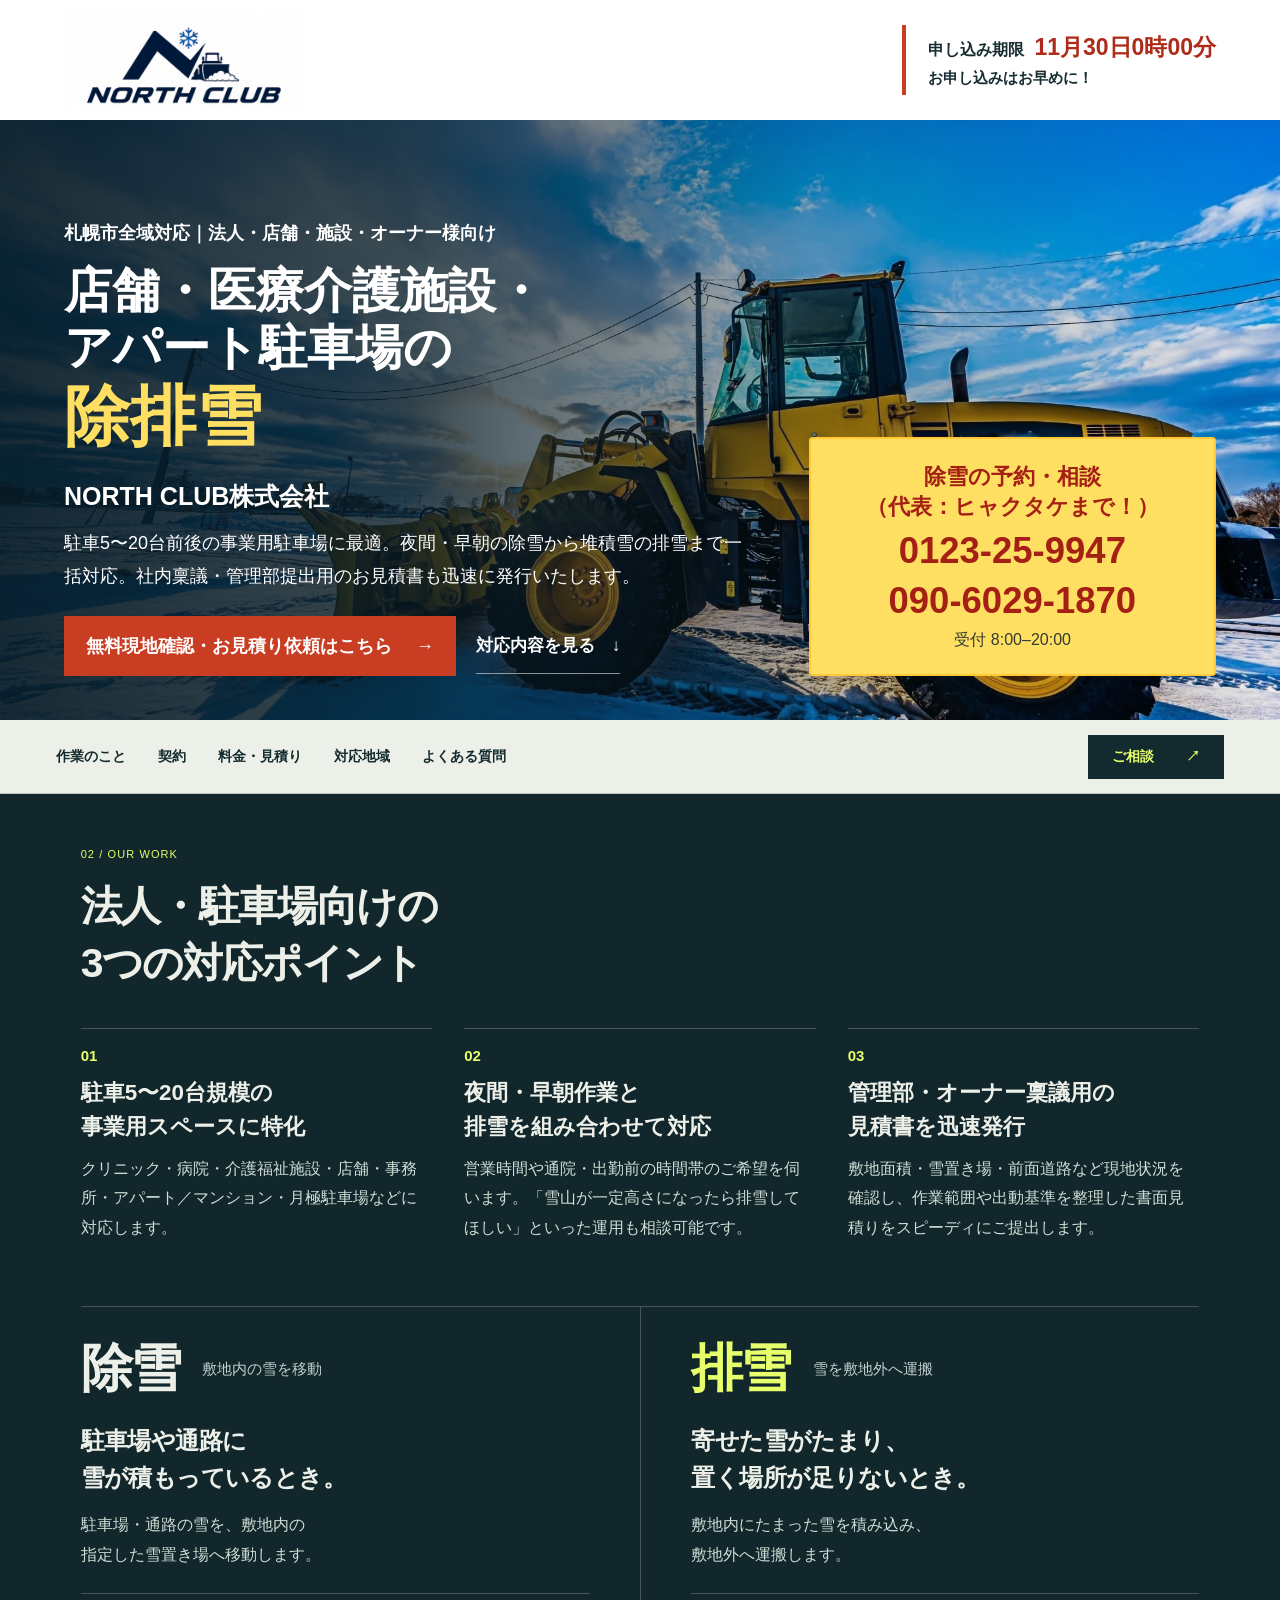
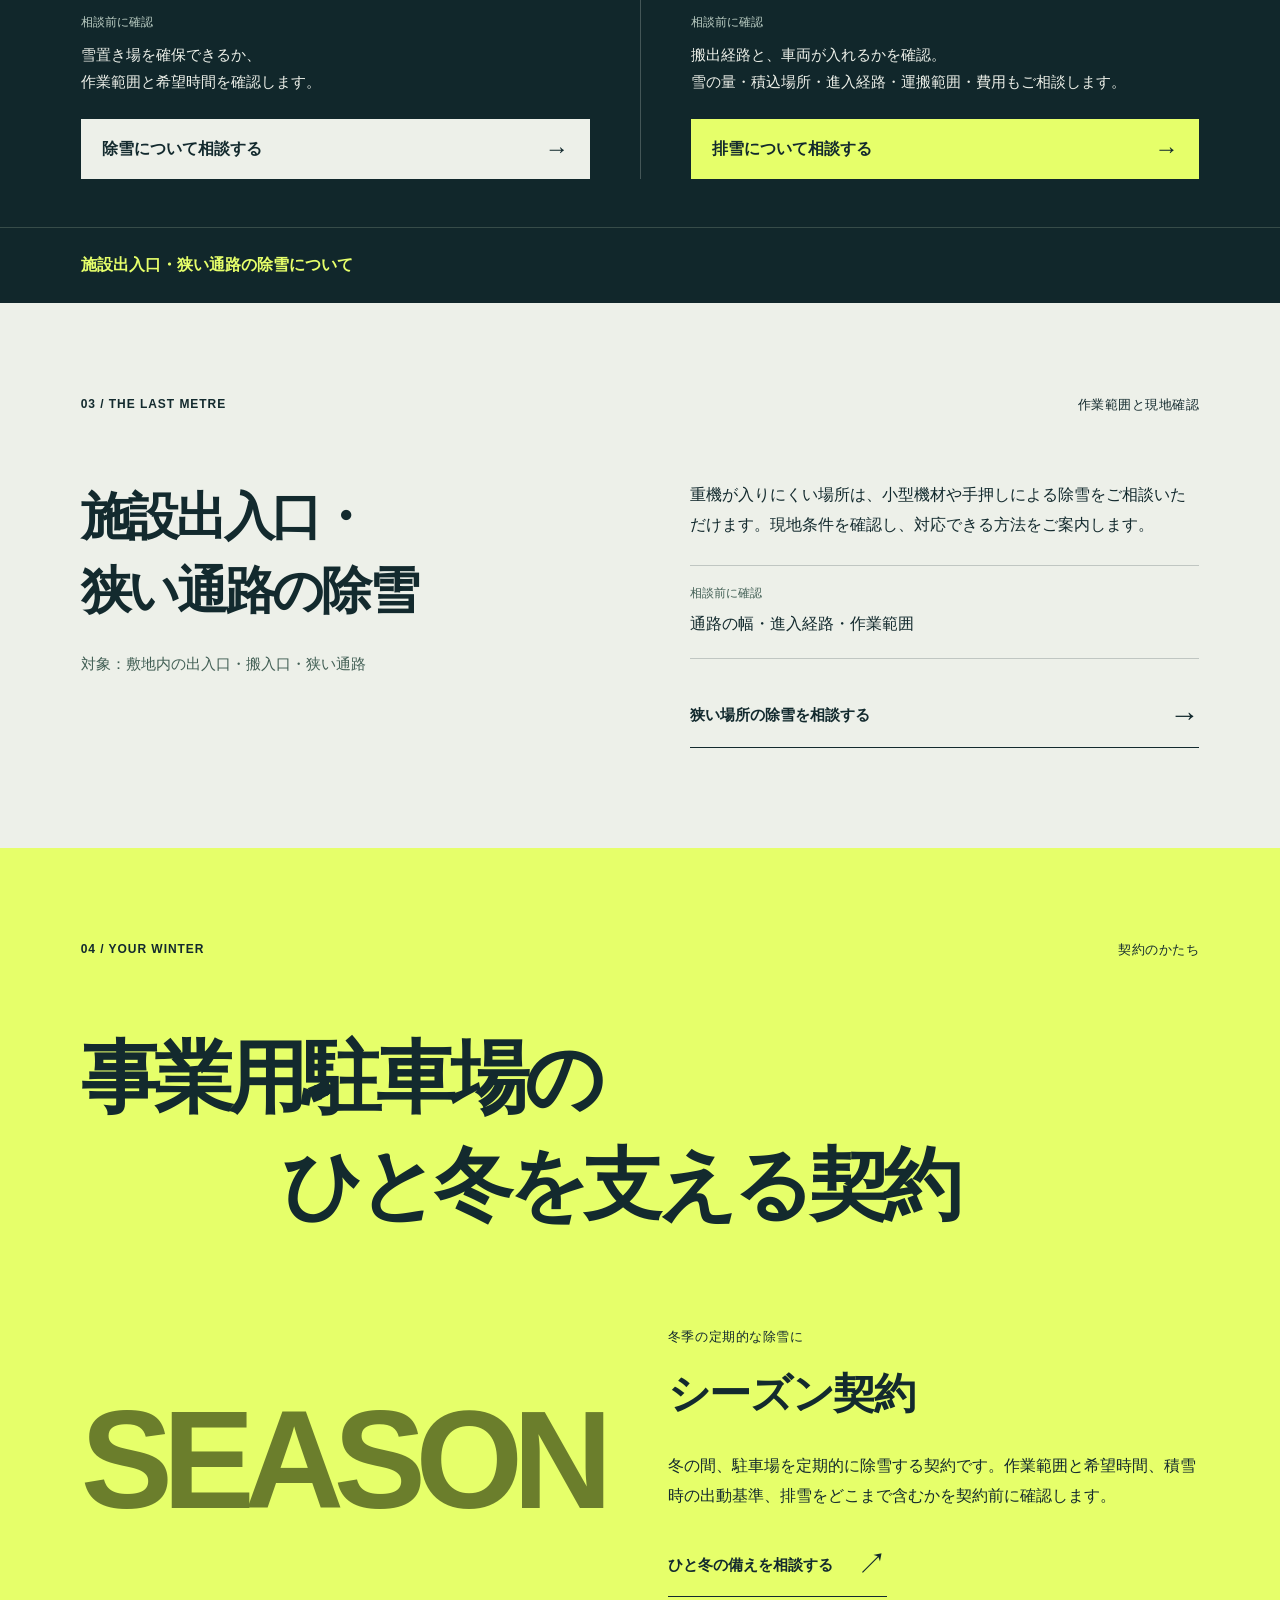
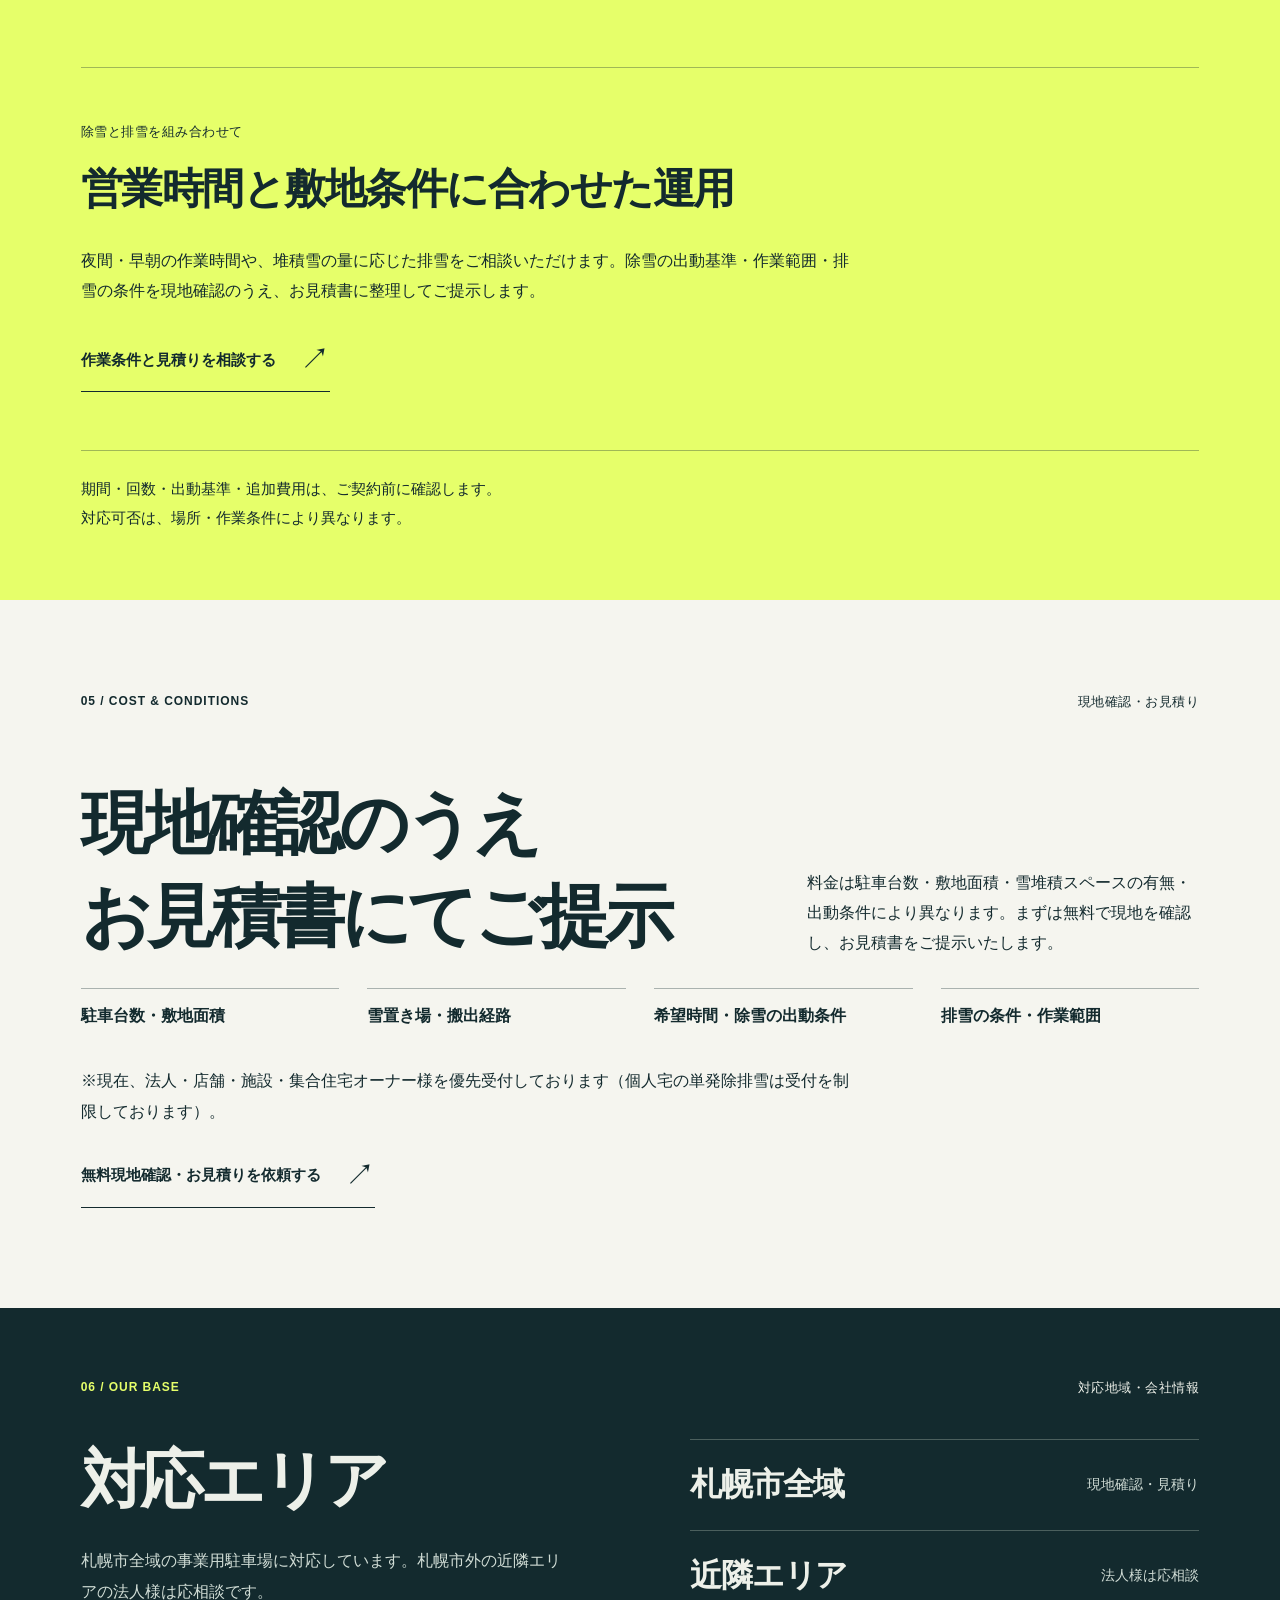
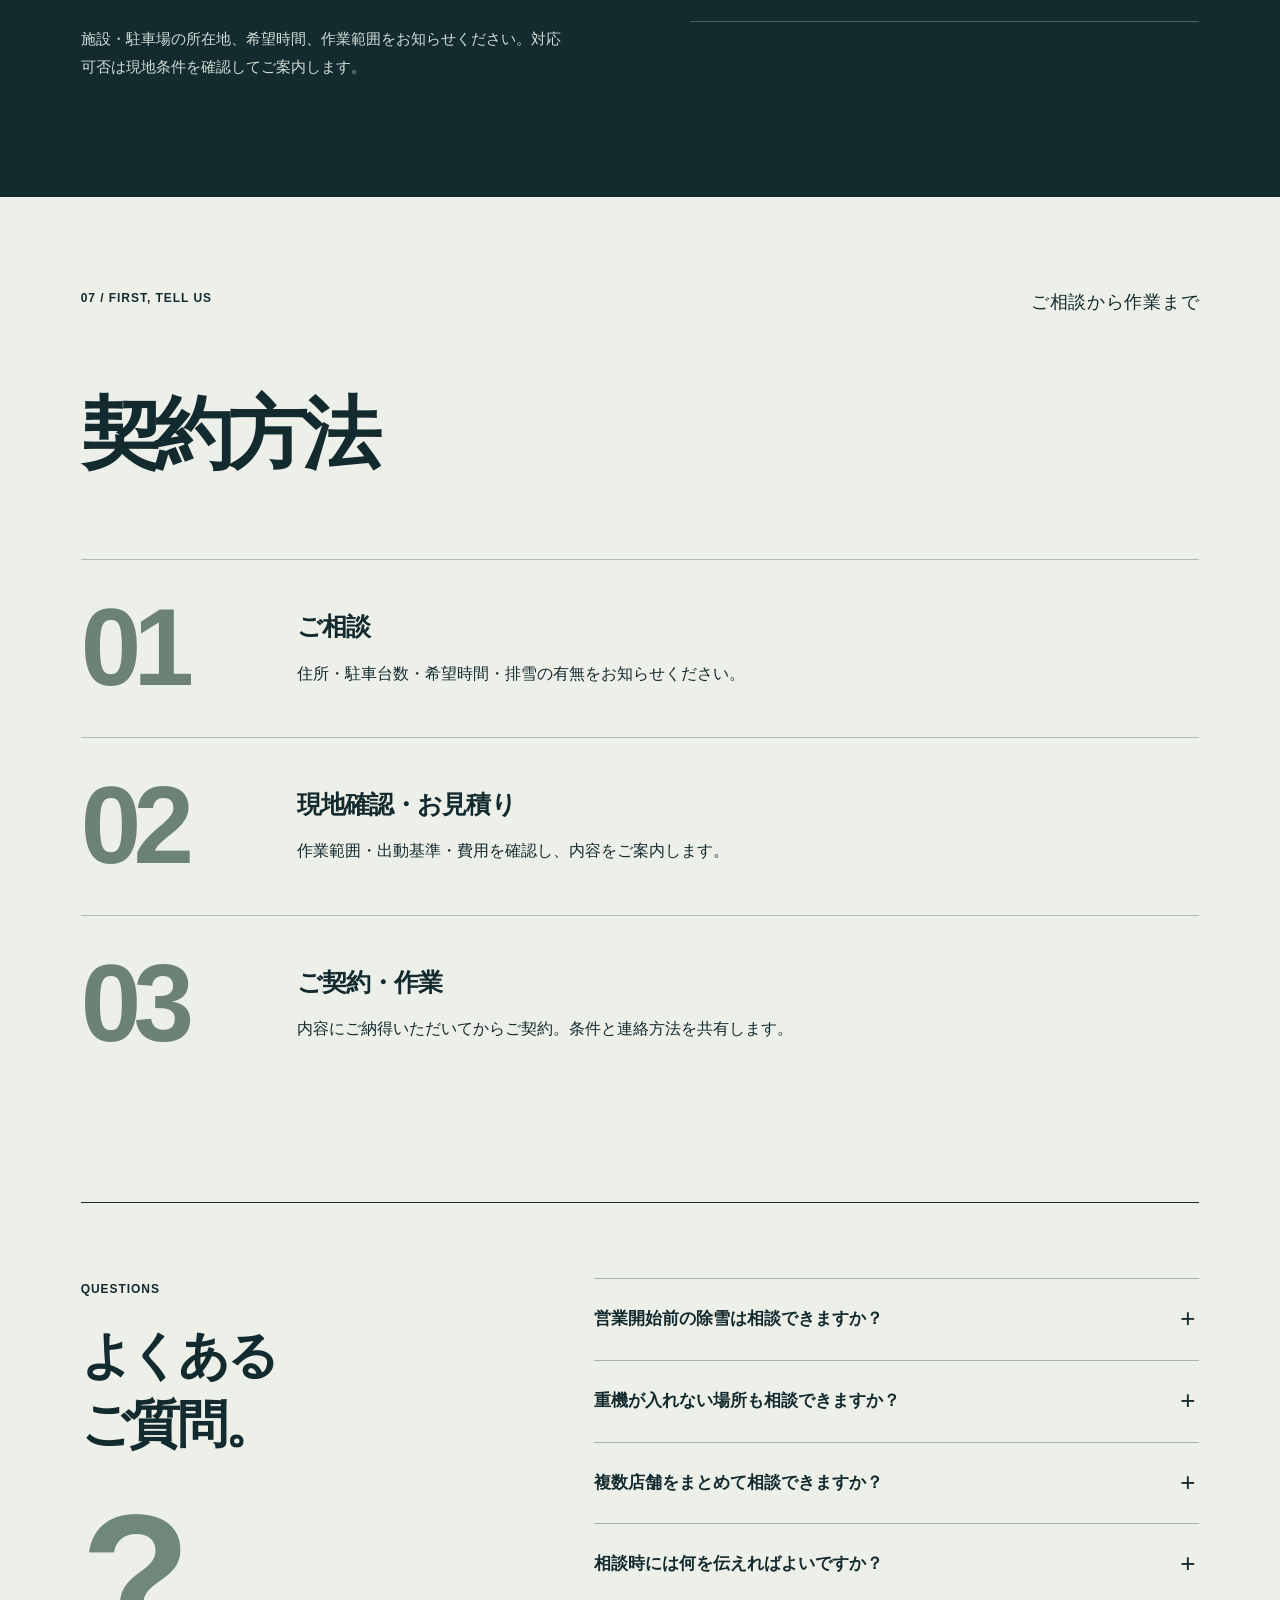
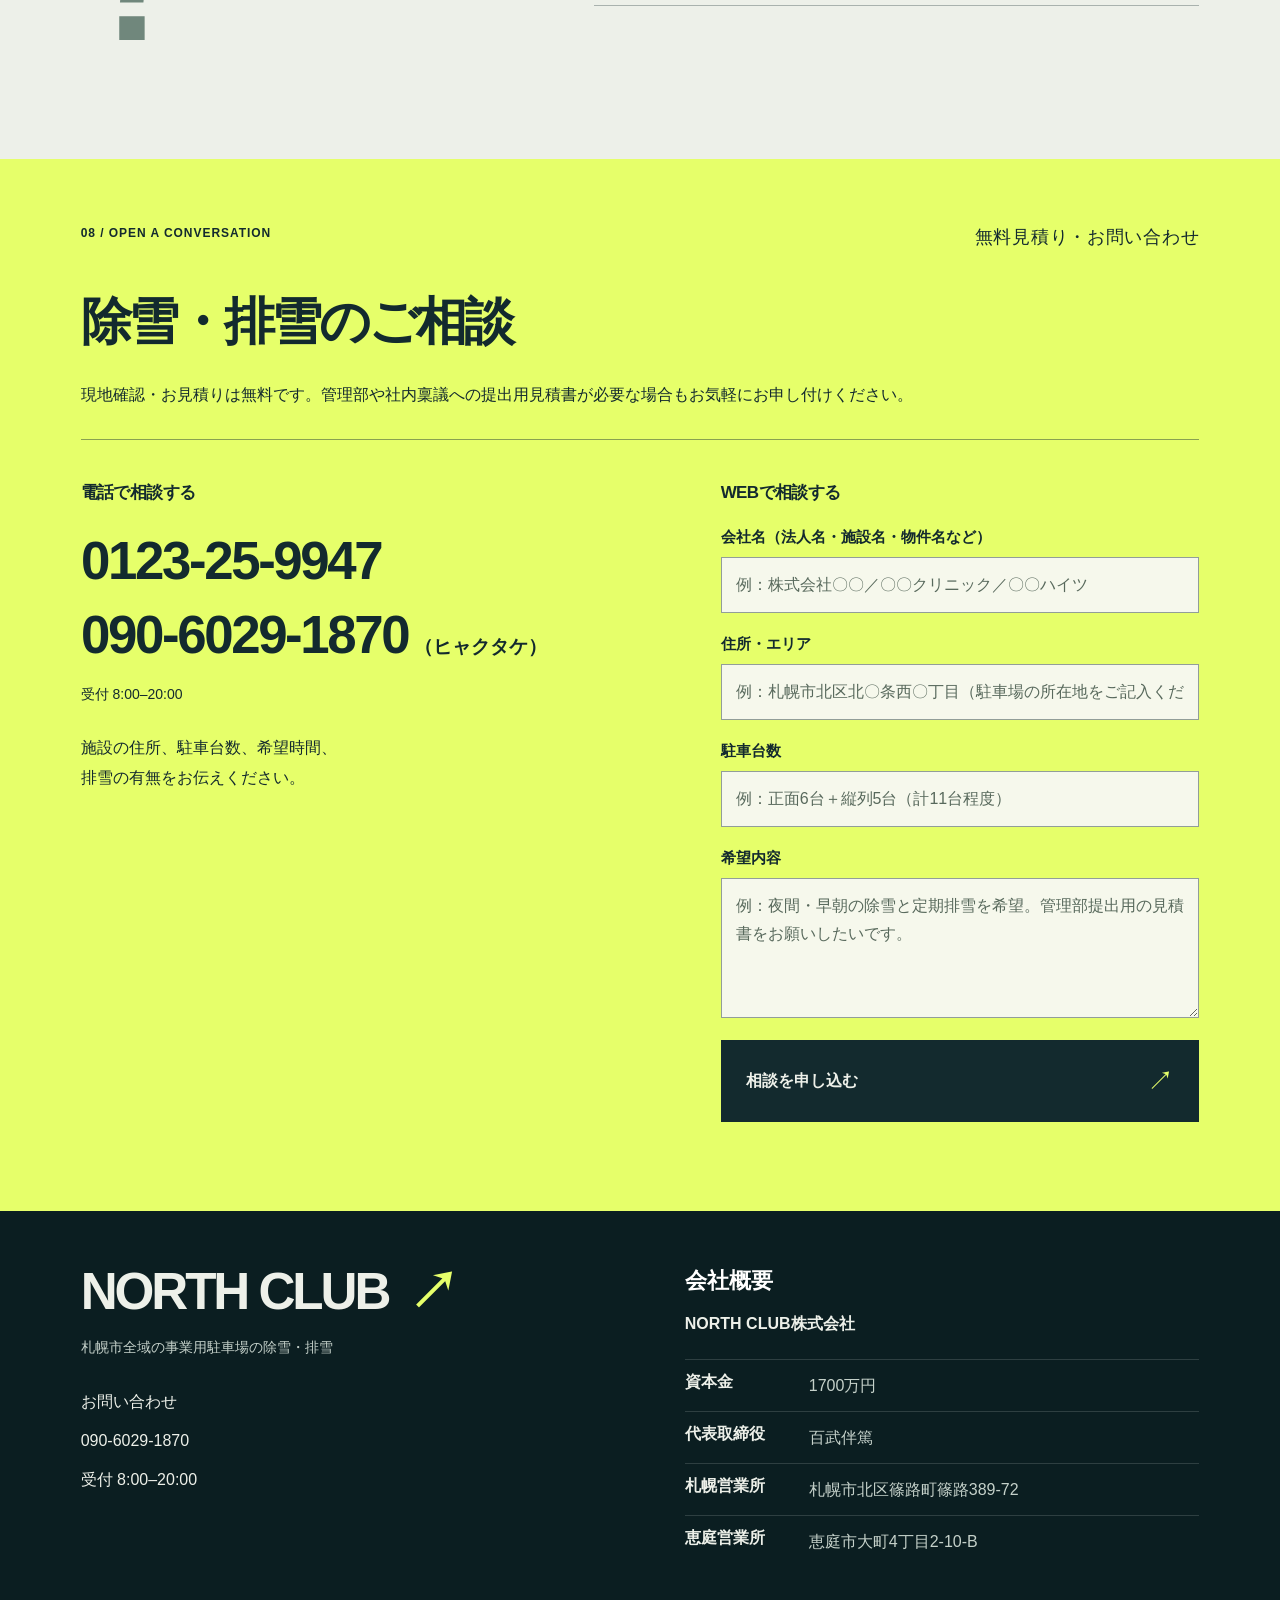
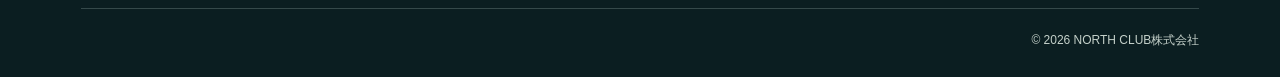
==== commit bb5e9898: "Expand corporate service coverage to all Sapporo wards" ====
--- a/index.html
+++ b/index.html
@@ -5,8 +5,8 @@
   <meta name="viewport" content="width=device-width,initial-scale=1">
 
   <meta name="color-scheme" content="light">
-  <title>札幌市北区・東区の駐車場除雪・排雪｜法人・店舗・施設向け｜NORTH CLUB</title>
-  <meta name="description" content="札幌市北区・東区を優先対応。店舗・医療介護施設・アパートなど駐車5〜20台前後の事業用駐車場の除雪・排雪。夜間・早朝作業や堆積雪の排雪もご相談ください。現地確認・見積りは無料。管理部・社内稟議用の見積書を迅速にご提示します。">
+  <title>札幌市全域の駐車場除雪・排雪｜法人・店舗・施設向け｜NORTH CLUB</title>
+  <meta name="description" content="札幌市全域に対応。店舗・医療介護施設・アパートなど駐車5〜20台前後の事業用駐車場の除雪・排雪。夜間・早朝作業や堆積雪の排雪もご相談ください。現地確認・見積りは無料。管理部・社内稟議用の見積書を迅速にご提示します。">
   <link rel="stylesheet" href="style.css?v=20261102-deadline">
   <link rel="stylesheet" href="content.css?v=20261102-footer-contact">
   <link rel="stylesheet" href="cover.css?v=20261117-corporate-2">
@@ -18,8 +18,8 @@
   <link rel="canonical" href="https://www.northclub-josetsu.jp/">
   <meta property="og:type" content="website">
   <meta property="og:locale" content="ja_JP">
-  <meta property="og:title" content="札幌市北区・東区の駐車場除雪・排雪｜法人・店舗・施設向け｜NORTH CLUB">
-  <meta property="og:description" content="札幌市北区・東区を優先対応。店舗・医療介護施設・アパートなど駐車5〜20台前後の事業用駐車場の除雪・排雪。夜間・早朝作業や堆積雪の排雪もご相談ください。現地確認・見積りは無料。管理部・社内稟議用の見積書を迅速にご提示します。">
+  <meta property="og:title" content="札幌市全域の駐車場除雪・排雪｜法人・店舗・施設向け｜NORTH CLUB">
+  <meta property="og:description" content="札幌市全域に対応。店舗・医療介護施設・アパートなど駐車5〜20台前後の事業用駐車場の除雪・排雪。夜間・早朝作業や堆積雪の排雪もご相談ください。現地確認・見積りは無料。管理部・社内稟議用の見積書を迅速にご提示します。">
   <meta property="og:url" content="https://www.northclub-josetsu.jp/">
   <meta property="og:image" content="https://www.northclub-josetsu.jp/assets/hero-snow-removal.png">
   <meta name="twitter:card" content="summary_large_image">
@@ -81,7 +81,7 @@
       "@type": "WebPage",
       "@id": "https://www.northclub-josetsu.jp/#webpage",
       "url": "https://www.northclub-josetsu.jp/",
-      "name": "札幌市北区・東区の駐車場除雪・排雪｜法人・店舗・施設向け｜NORTH CLUB",
+      "name": "札幌市全域の駐車場除雪・排雪｜法人・店舗・施設向け｜NORTH CLUB",
       "isPartOf": {
         "@id": "https://www.northclub-josetsu.jp/#website"
       },
@@ -105,7 +105,7 @@
       <div class="opening-stage cover-stage">
         <img class="cover-photo" src="assets/reference/northclub-hero.webp" alt="雪の積もった敷地にある大型除雪ショベル" width="1920" height="1277" fetchpriority="high">
         <div class="cover-content">
-          <p class="cover-region">札幌市北区・東区 優先対応｜法人・店舗・施設・オーナー様向け</p>
+          <p class="cover-region">札幌市全域対応｜法人・店舗・施設・オーナー様向け</p>
           <h1 id="opening-title" class="cover-title"><span>店舗・医療介護施設・</span><span>アパート駐車場の</span><span class="cover-title-service">除排雪</span></h1>
           <p class="cover-company">NORTH CLUB株式会社</p>
           <p class="cover-lead">駐車5〜20台前後の事業用駐車場に最適。夜間・早朝の除雪から堆積雪の排雪まで一括対応。社内稟議・管理部提出用のお見積書も迅速に発行いたします。</p>
@@ -160,7 +160,7 @@
     </section>
     <section class="chapter area-chapter" id="area" aria-labelledby="area-title">
       <div class="chapter-label"><span>06 / OUR BASE</span><span>対応地域・会社情報</span></div>
-      <div class="area-overview"><div><h2 id="area-title">現在の重点対応エリア</h2><p>札幌市北区・札幌市東区の事業用駐車場を優先対応しています。近隣エリアの法人様は応相談です。</p><p class="area-condition">施設・駐車場の所在地、希望時間、作業範囲をお知らせください。対応可否は現地条件を確認してご案内します。</p></div><nav class="region-links" aria-label="地域別のご相談"><a href="#contact"><strong>札幌市北区</strong><span>現地確認・見積り</span></a><a href="#contact"><strong>札幌市東区</strong><span>現地確認・見積り</span></a><a href="#contact"><strong>近隣エリア</strong><span>法人様は応相談</span></a></nav></div>
+      <div class="area-overview"><div><h2 id="area-title">対応エリア</h2><p>札幌市全域の事業用駐車場に対応しています。札幌市外の近隣エリアの法人様は応相談です。</p><p class="area-condition">施設・駐車場の所在地、希望時間、作業範囲をお知らせください。対応可否は現地条件を確認してご案内します。</p></div><nav class="region-links" aria-label="地域別のご相談"><a href="#contact"><strong>札幌市全域</strong><span>現地確認・見積り</span></a><a href="#contact"><strong>近隣エリア</strong><span>法人様は応相談</span></a></nav></div>
     </section>
     <section class="chapter flow-chapter" id="flow" aria-labelledby="flow-title">
       <div class="chapter-label"><span>07 / FIRST, TELL US</span><span>ご相談から作業まで</span></div>
@@ -177,7 +177,7 @@
   <footer class="content-footer">
     <div class="footer-brand">
       <a href="#top" class="footer-name">NORTH CLUB<span aria-hidden="true">↗</span></a>
-      <p>札幌市北区・東区の事業用駐車場の除雪・排雪</p>
+      <p>札幌市全域の事業用駐車場の除雪・排雪</p>
       <nav aria-label="フッターナビゲーション"><div class="footer-contact"><a href="#contact">お問い合わせ</a><a href="tel:090-6029-1870">090-6029-1870</a><span>受付 8:00–20:00</span></div></nav>
     </div>
     <section class="footer-company" id="company" aria-labelledby="company-title">
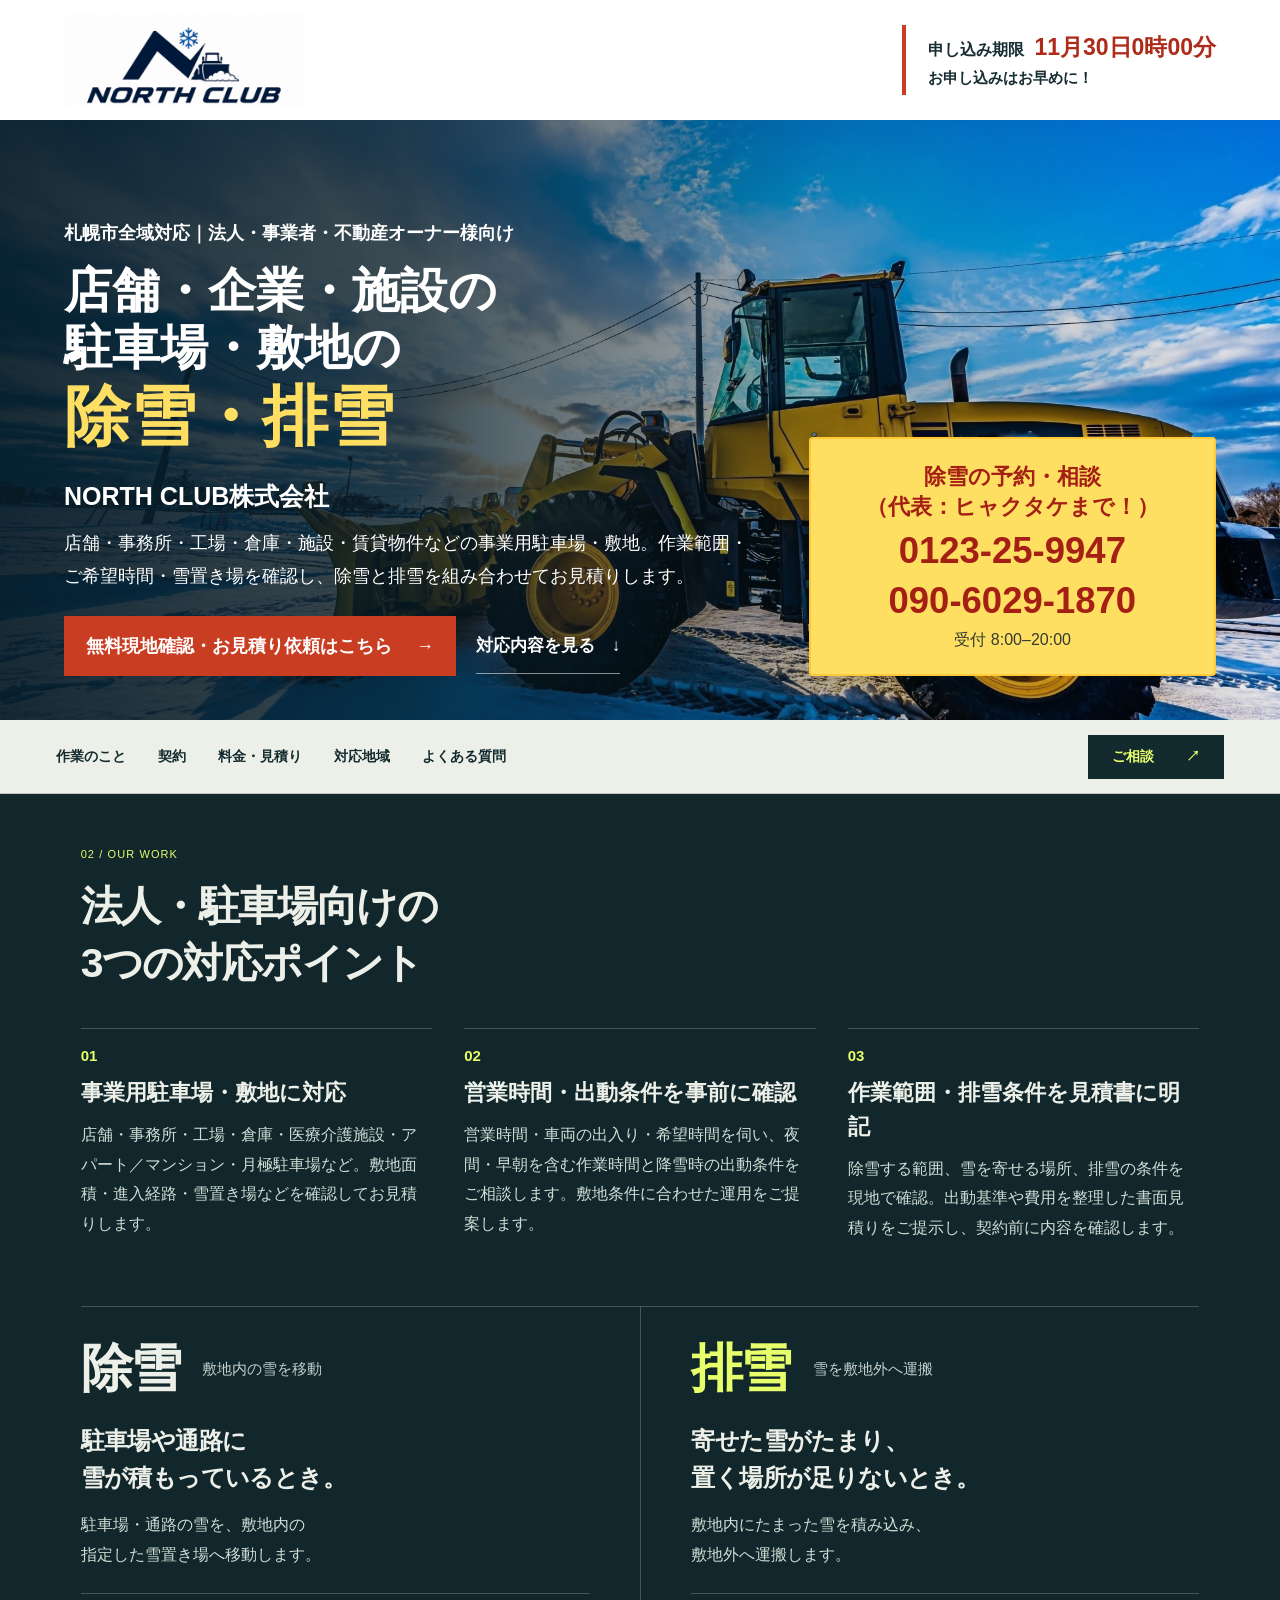
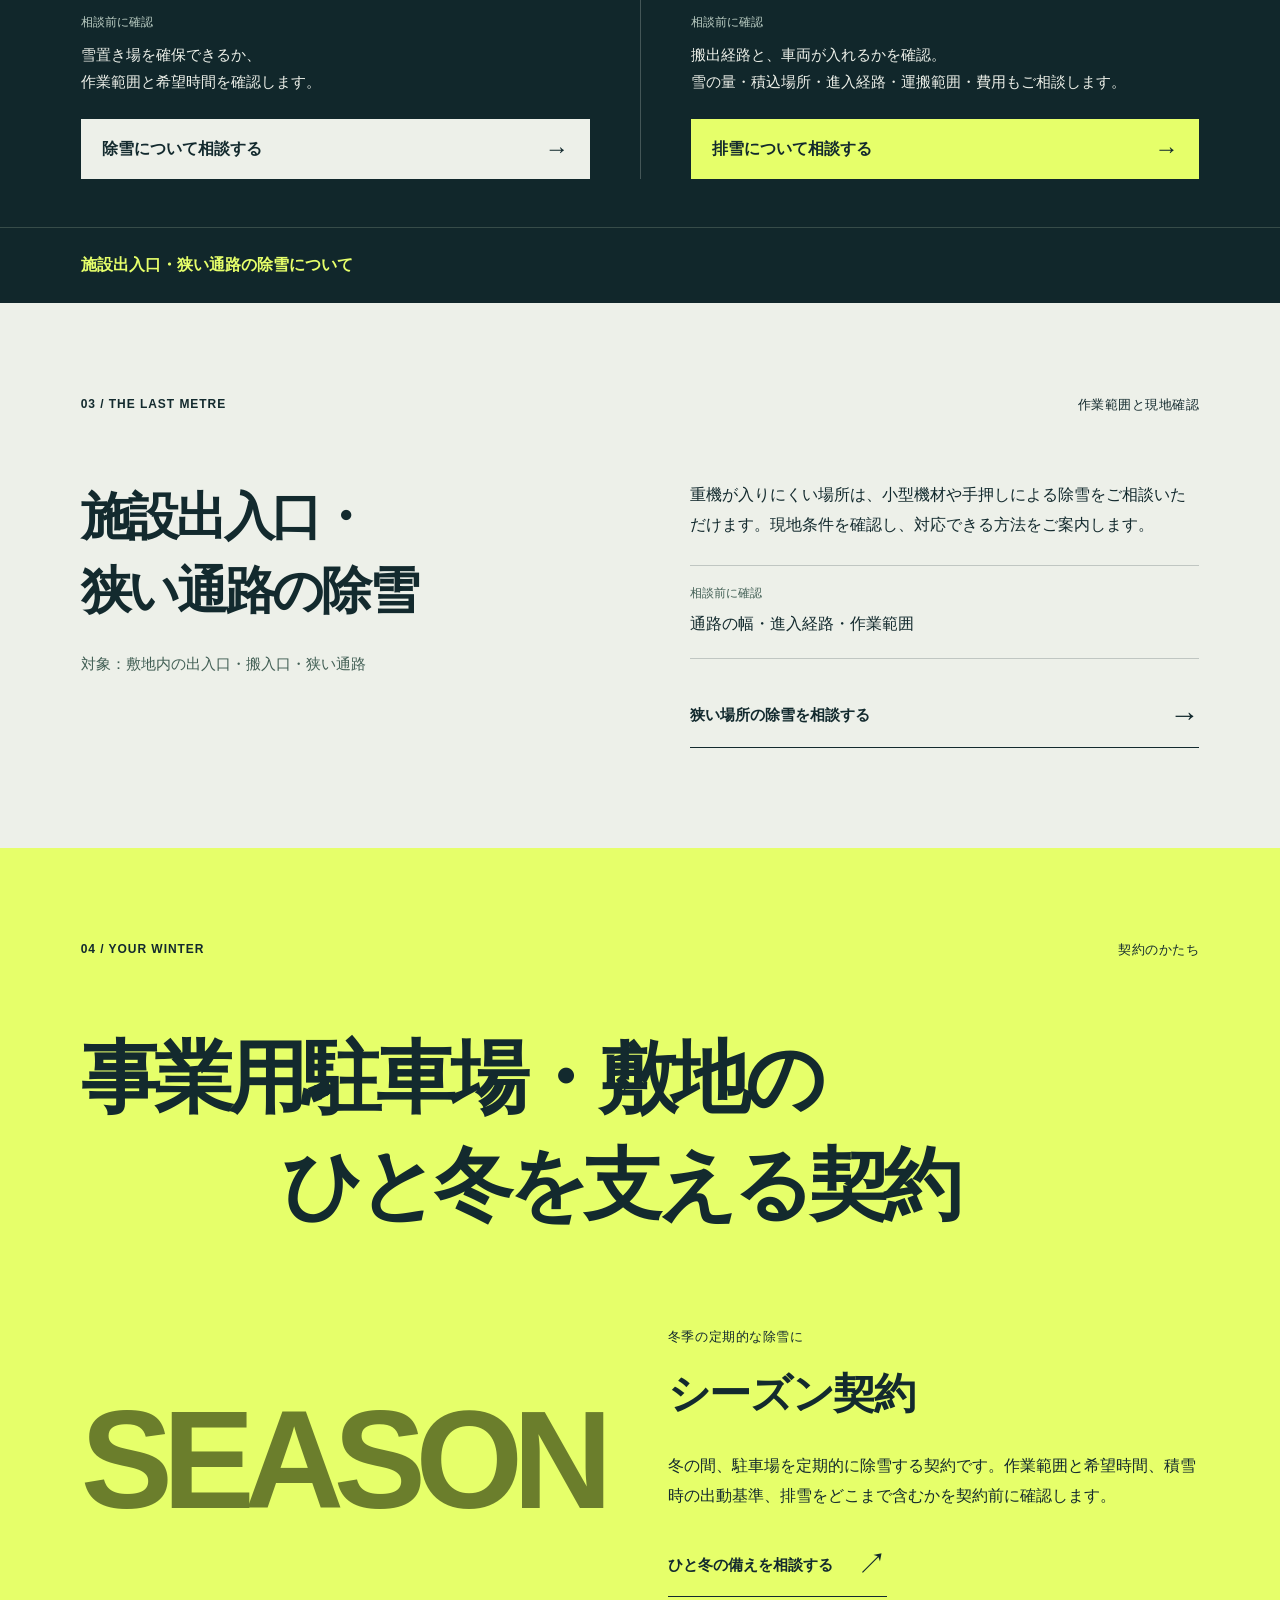
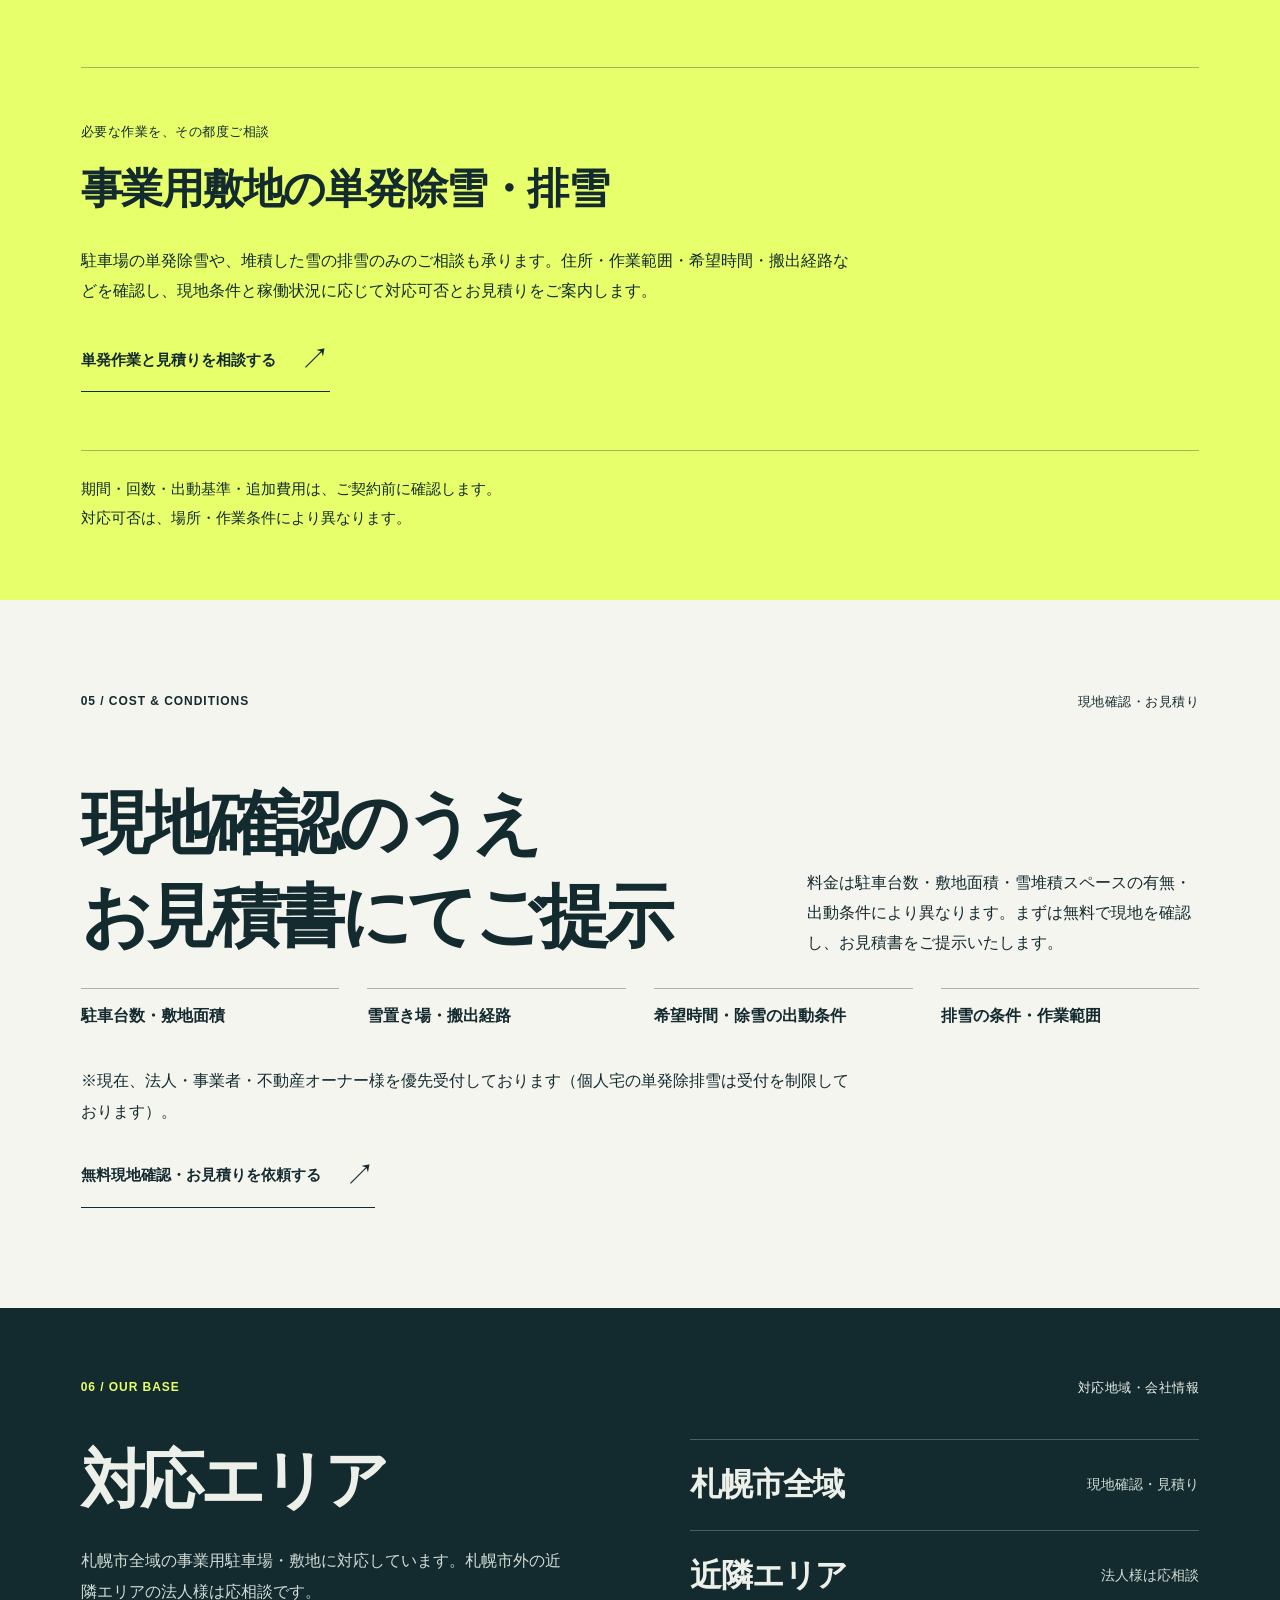
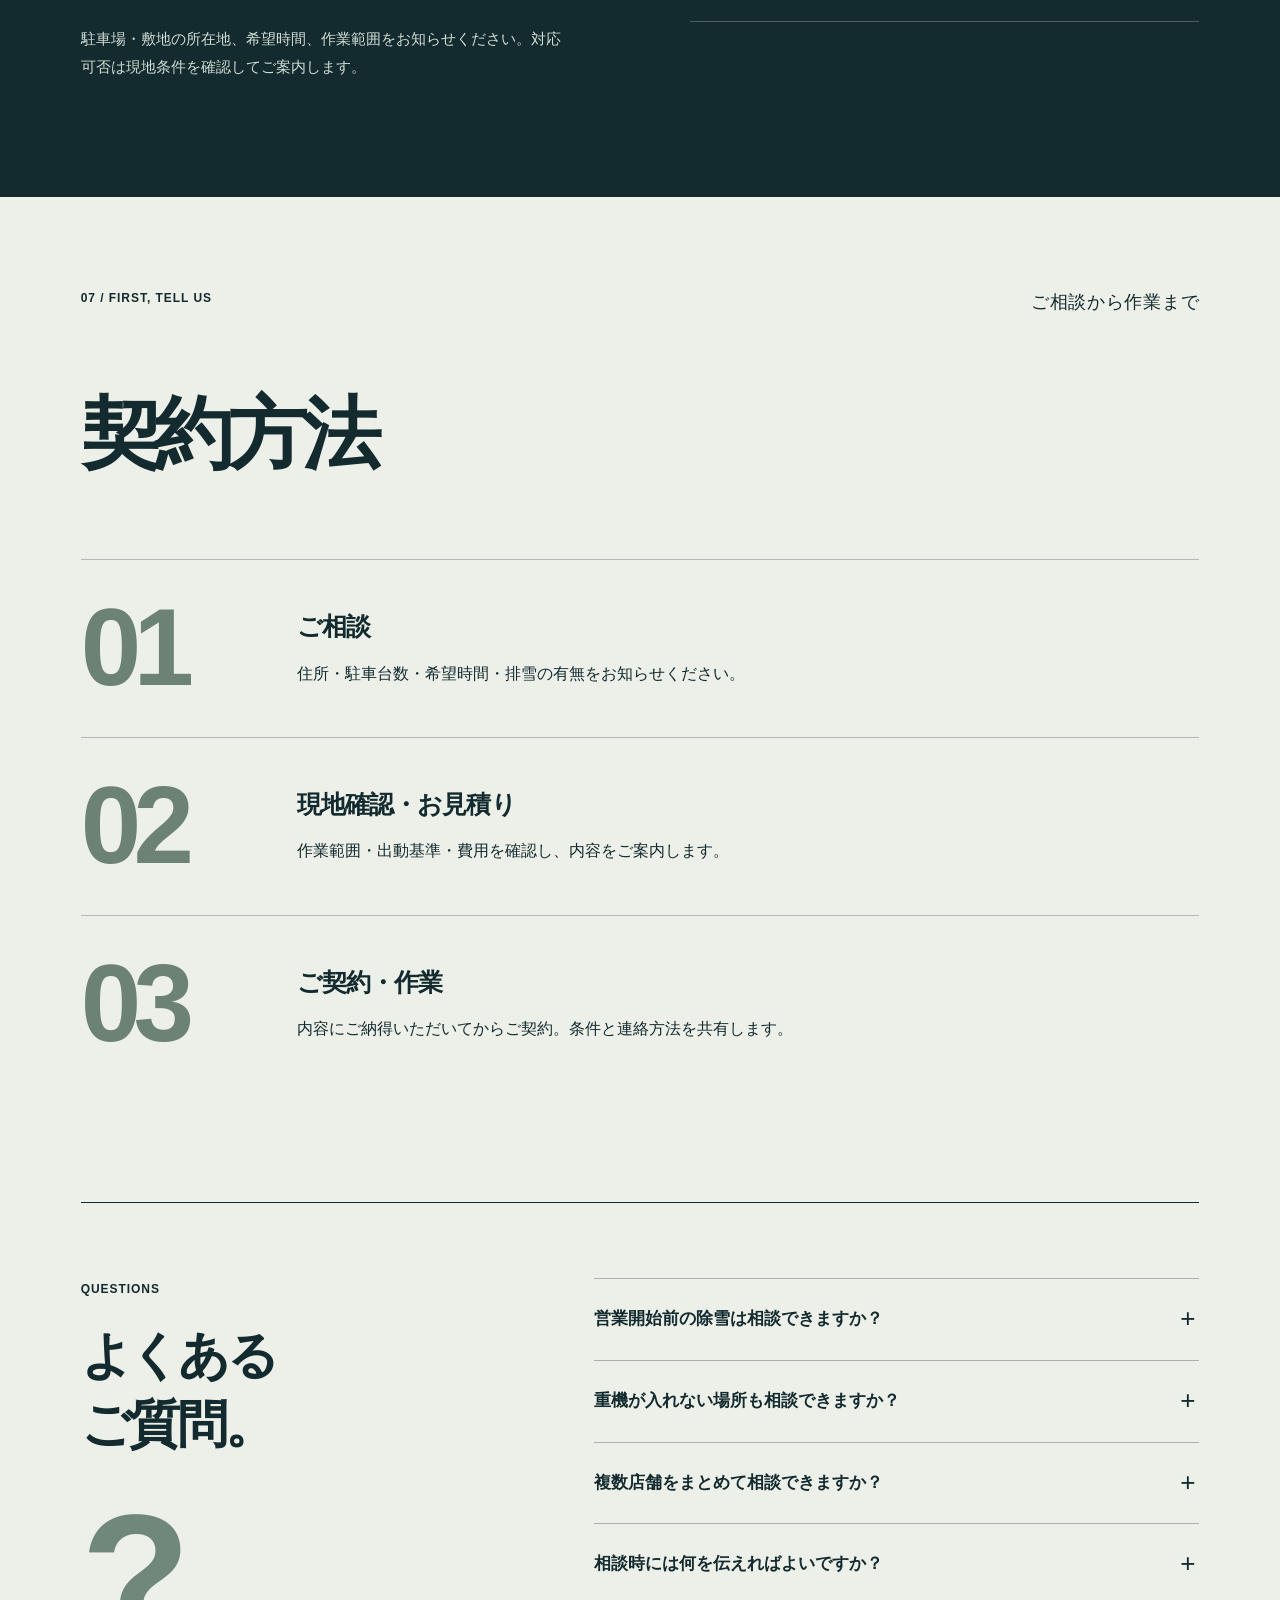
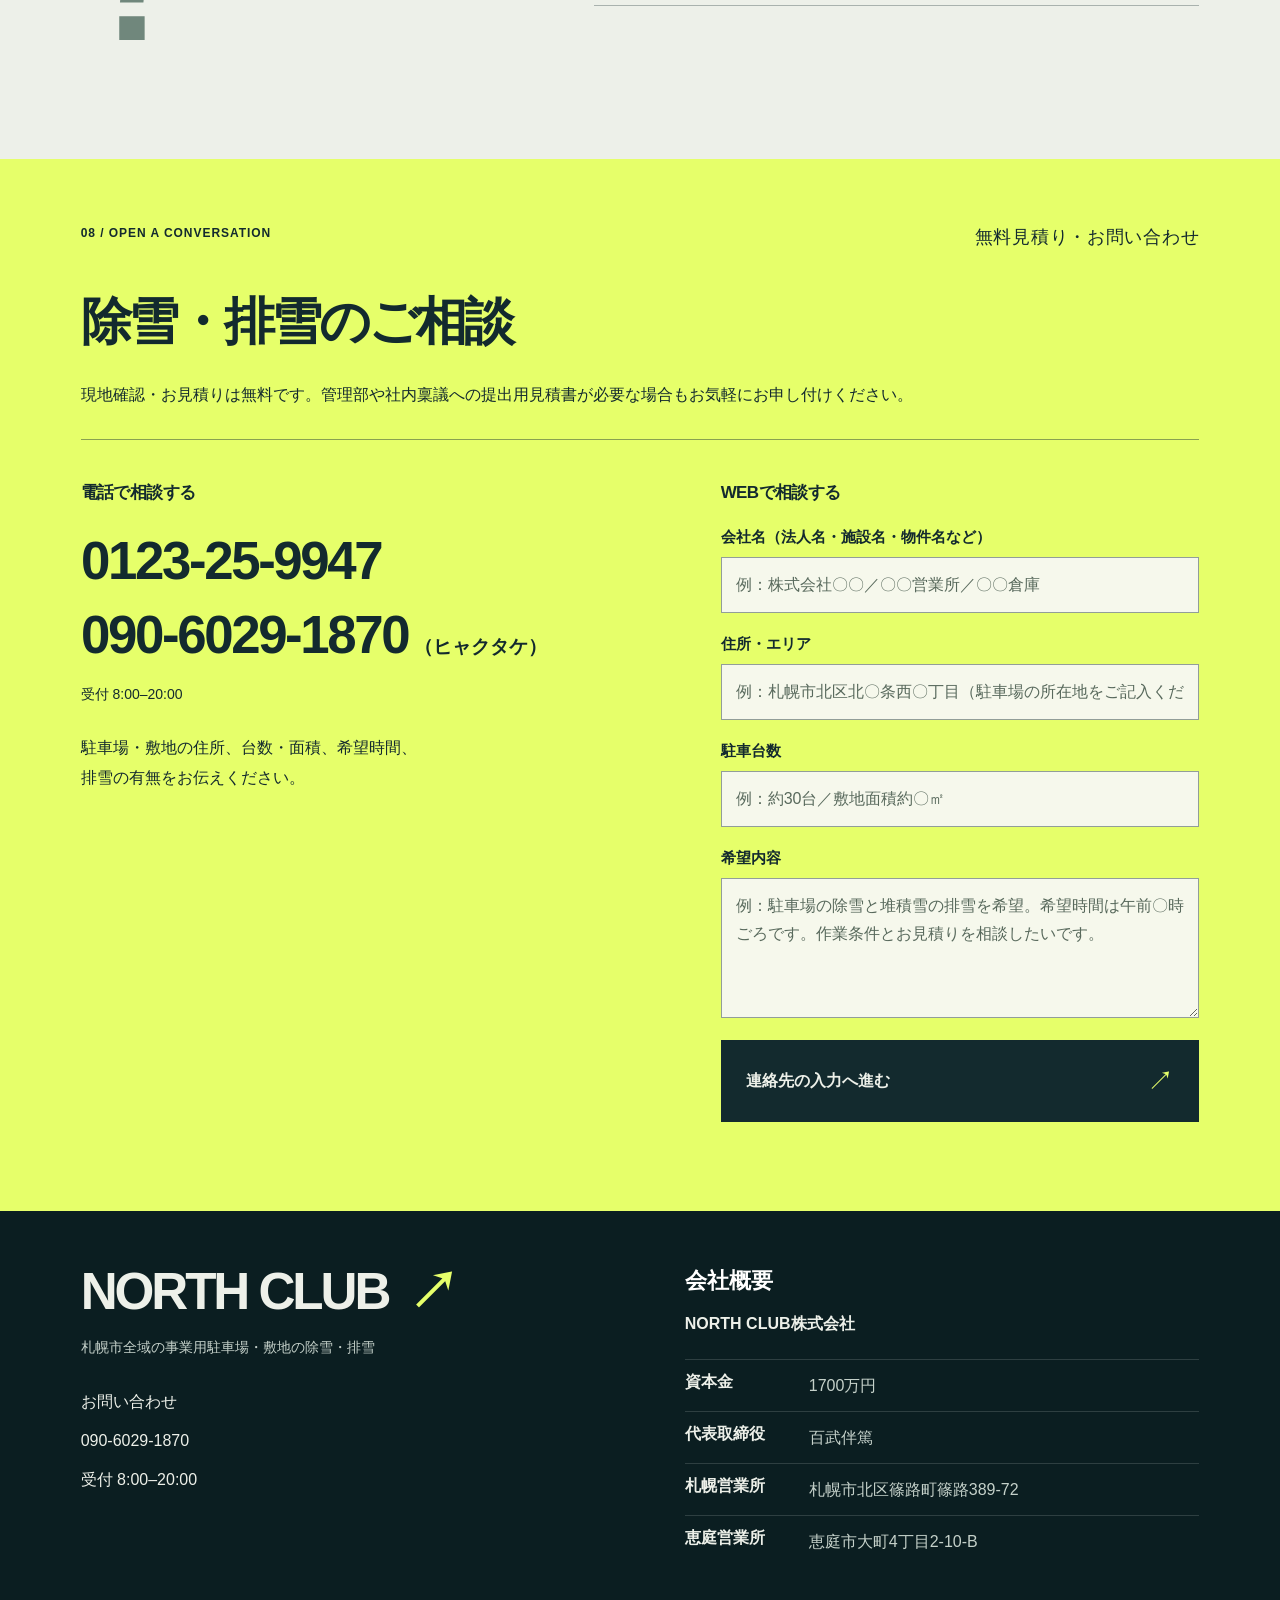
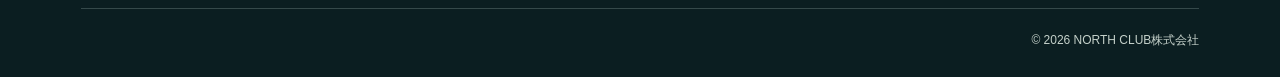
==== commit a1c22851: "Align business leads with site scope and quote conditions" ====
--- a/index.html
+++ b/index.html
@@ -5,8 +5,8 @@
   <meta name="viewport" content="width=device-width,initial-scale=1">
 
   <meta name="color-scheme" content="light">
-  <title>札幌市全域の駐車場除雪・排雪｜法人・店舗・施設向け｜NORTH CLUB</title>
-  <meta name="description" content="札幌市全域に対応。店舗・医療介護施設・アパートなど駐車5〜20台前後の事業用駐車場の除雪・排雪。夜間・早朝作業や堆積雪の排雪もご相談ください。現地確認・見積りは無料。管理部・社内稟議用の見積書を迅速にご提示します。">
+  <title>札幌市全域の除雪・排雪｜店舗・企業・施設の駐車場・敷地｜NORTH CLUB</title>
+  <meta name="description" content="札幌市全域の店舗・事務所・工場・倉庫・施設・賃貸物件など、事業用駐車場・敷地の除雪・排雪をご相談いただけます。作業範囲・希望時間・雪置き場を確認し、除雪・排雪の条件をお見積書に明記。シーズン契約・単発作業とも、現地条件を確認してご提案します。現地確認・見積りは無料。">
   <link rel="stylesheet" href="style.css?v=20261102-deadline">
   <link rel="stylesheet" href="content.css?v=20261102-footer-contact">
   <link rel="stylesheet" href="cover.css?v=20261117-corporate-2">
@@ -18,8 +18,8 @@
   <link rel="canonical" href="https://www.northclub-josetsu.jp/">
   <meta property="og:type" content="website">
   <meta property="og:locale" content="ja_JP">
-  <meta property="og:title" content="札幌市全域の駐車場除雪・排雪｜法人・店舗・施設向け｜NORTH CLUB">
-  <meta property="og:description" content="札幌市全域に対応。店舗・医療介護施設・アパートなど駐車5〜20台前後の事業用駐車場の除雪・排雪。夜間・早朝作業や堆積雪の排雪もご相談ください。現地確認・見積りは無料。管理部・社内稟議用の見積書を迅速にご提示します。">
+  <meta property="og:title" content="札幌市全域の除雪・排雪｜店舗・企業・施設の駐車場・敷地｜NORTH CLUB">
+  <meta property="og:description" content="札幌市全域の店舗・事務所・工場・倉庫・施設・賃貸物件など、事業用駐車場・敷地の除雪・排雪をご相談いただけます。作業範囲・希望時間・雪置き場を確認し、除雪・排雪の条件をお見積書に明記。シーズン契約・単発作業とも、現地条件を確認してご提案します。現地確認・見積りは無料。">
   <meta property="og:url" content="https://www.northclub-josetsu.jp/">
   <meta property="og:image" content="https://www.northclub-josetsu.jp/assets/hero-snow-removal.png">
   <meta name="twitter:card" content="summary_large_image">
@@ -81,7 +81,7 @@
       "@type": "WebPage",
       "@id": "https://www.northclub-josetsu.jp/#webpage",
       "url": "https://www.northclub-josetsu.jp/",
-      "name": "札幌市全域の駐車場除雪・排雪｜法人・店舗・施設向け｜NORTH CLUB",
+      "name": "札幌市全域の除雪・排雪｜店舗・企業・施設の駐車場・敷地｜NORTH CLUB",
       "isPartOf": {
         "@id": "https://www.northclub-josetsu.jp/#website"
       },
@@ -105,10 +105,10 @@
       <div class="opening-stage cover-stage">
         <img class="cover-photo" src="assets/reference/northclub-hero.webp" alt="雪の積もった敷地にある大型除雪ショベル" width="1920" height="1277" fetchpriority="high">
         <div class="cover-content">
-          <p class="cover-region">札幌市全域対応｜法人・店舗・施設・オーナー様向け</p>
-          <h1 id="opening-title" class="cover-title"><span>店舗・医療介護施設・</span><span>アパート駐車場の</span><span class="cover-title-service">除排雪</span></h1>
+          <p class="cover-region">札幌市全域対応｜法人・事業者・不動産オーナー様向け</p>
+          <h1 id="opening-title" class="cover-title"><span>店舗・企業・施設の</span><span>駐車場・敷地の</span><span class="cover-title-service">除雪・排雪</span></h1>
           <p class="cover-company">NORTH CLUB株式会社</p>
-          <p class="cover-lead">駐車5〜20台前後の事業用駐車場に最適。夜間・早朝の除雪から堆積雪の排雪まで一括対応。社内稟議・管理部提出用のお見積書も迅速に発行いたします。</p>
+          <p class="cover-lead">店舗・事務所・工場・倉庫・施設・賃貸物件などの事業用駐車場・敷地。作業範囲・ご希望時間・雪置き場を確認し、除雪と排雪を組み合わせてお見積りします。</p>
           <div class="cover-actions"><a class="cover-estimate" href="#contact">無料現地確認・お見積り依頼はこちら <span aria-hidden="true">→</span></a><a class="cover-services" href="#services">対応内容を見る <span aria-hidden="true">↓</span></a></div>
         </div>
         <div class="cover-contact">
@@ -120,9 +120,9 @@
     <section id="services" class="services" aria-labelledby="services-title">
       <div class="service-intro"><div><p class="eyebrow">02 / OUR WORK</p><h2 id="services-title">法人・駐車場向けの<br>3つの対応ポイント</h2></div></div>
       <div class="business-points">
-        <article class="business-point"><span class="point-number">01</span><h3>駐車5〜20台規模の<br>事業用スペースに特化</h3><p>クリニック・病院・介護福祉施設・店舗・事務所・アパート／マンション・月極駐車場などに対応します。</p></article>
-        <article class="business-point"><span class="point-number">02</span><h3>夜間・早朝作業と<br>排雪を組み合わせて対応</h3><p>営業時間や通院・出勤前の時間帯のご希望を伺います。「雪山が一定高さになったら排雪してほしい」といった運用も相談可能です。</p></article>
-        <article class="business-point"><span class="point-number">03</span><h3>管理部・オーナー稟議用の<br>見積書を迅速発行</h3><p>敷地面積・雪置き場・前面道路など現地状況を確認し、作業範囲や出動基準を整理した書面見積りをスピーディにご提出します。</p></article>
+        <article class="business-point"><span class="point-number">01</span><h3>事業用駐車場・敷地に対応</h3><p>店舗・事務所・工場・倉庫・医療介護施設・アパート／マンション・月極駐車場など。敷地面積・進入経路・雪置き場などを確認してお見積りします。</p></article>
+        <article class="business-point"><span class="point-number">02</span><h3>営業時間・出動条件を事前に確認</h3><p>営業時間・車両の出入り・希望時間を伺い、夜間・早朝を含む作業時間と降雪時の出動条件をご相談します。敷地条件に合わせた運用をご提案します。</p></article>
+        <article class="business-point"><span class="point-number">03</span><h3>作業範囲・排雪条件を見積書に明記</h3><p>除雪する範囲、雪を寄せる場所、排雪の条件を現地で確認。出動基準や費用を整理した書面見積りをご提示し、契約前に内容を確認します。</p></article>
       </div>
       <div class="service-comparison">
         <article class="service-option" aria-labelledby="plow-title">
@@ -148,19 +148,19 @@
     </section>
     <section class="chapter contract-chapter" id="contracts" aria-labelledby="contracts-title">
       <div class="chapter-label"><span>04 / YOUR WINTER</span><span>契約のかたち</span></div>
-      <h2 id="contracts-title">事業用駐車場の<br><span>ひと冬を支える契約</span></h2>
+      <h2 id="contracts-title">事業用駐車場・敷地の<br><span>ひと冬を支える契約</span></h2>
       <div class="contract-season" id="season"><span class="contract-english" aria-hidden="true">SEASON</span><div class="contract-copy"><p class="contract-kicker">冬季の定期的な除雪に</p><h3>シーズン契約</h3><p>冬の間、駐車場を定期的に除雪する契約です。作業範囲と希望時間、積雪時の出動基準、排雪をどこまで含むかを契約前に確認します。</p><a class="line-link" href="#contact">ひと冬の備えを相談する <span aria-hidden="true">↗</span></a></div></div>
-      <div class="contract-scope" id="spot"><div class="contract-copy"><p class="contract-kicker">除雪と排雪を組み合わせて</p><h3>営業時間と敷地条件に合わせた運用</h3><p>夜間・早朝の作業時間や、堆積雪の量に応じた排雪をご相談いただけます。除雪の出動基準・作業範囲・排雪の条件を現地確認のうえ、お見積書に整理してご提示します。</p><a class="line-link" href="#contact">作業条件と見積りを相談する <span aria-hidden="true">↗</span></a></div></div>
+      <div class="contract-scope" id="spot"><div class="contract-copy"><p class="contract-kicker">必要な作業を、その都度ご相談</p><h3>事業用敷地の単発除雪・排雪</h3><p>駐車場の単発除雪や、堆積した雪の排雪のみのご相談も承ります。住所・作業範囲・希望時間・搬出経路などを確認し、現地条件と稼働状況に応じて対応可否とお見積りをご案内します。</p><a class="line-link" href="#contact">単発作業と見積りを相談する <span aria-hidden="true">↗</span></a></div></div>
       <p class="contract-note">期間・回数・出動基準・追加費用は、ご契約前に確認します。<br>対応可否は、場所・作業条件により異なります。</p>
     </section>
     <section class="chapter price-chapter" id="price" aria-labelledby="price-title">
       <div class="chapter-label"><span>05 / COST &amp; CONDITIONS</span><span>現地確認・お見積り</span></div>
       <div class="price-heading"><h2 id="price-title">現地確認のうえ<br>お見積書にてご提示</h2><p>料金は駐車台数・敷地面積・雪堆積スペースの有無・出動条件により異なります。まずは無料で現地を確認し、お見積書をご提示いたします。</p></div>
-      <div class="business-pricing"><ul class="quote-factors"><li>駐車台数・敷地面積</li><li>雪置き場・搬出経路</li><li>希望時間・除雪の出動条件</li><li>排雪の条件・作業範囲</li></ul><p>※現在、法人・店舗・施設・集合住宅オーナー様を優先受付しております（個人宅の単発除排雪は受付を制限しております）。</p><a class="line-link" href="#contact">無料現地確認・お見積りを依頼する <span aria-hidden="true">↗</span></a></div>
+      <div class="business-pricing"><ul class="quote-factors"><li>駐車台数・敷地面積</li><li>雪置き場・搬出経路</li><li>希望時間・除雪の出動条件</li><li>排雪の条件・作業範囲</li></ul><p>※現在、法人・事業者・不動産オーナー様を優先受付しております（個人宅の単発除排雪は受付を制限しております）。</p><a class="line-link" href="#contact">無料現地確認・お見積りを依頼する <span aria-hidden="true">↗</span></a></div>
     </section>
     <section class="chapter area-chapter" id="area" aria-labelledby="area-title">
       <div class="chapter-label"><span>06 / OUR BASE</span><span>対応地域・会社情報</span></div>
-      <div class="area-overview"><div><h2 id="area-title">対応エリア</h2><p>札幌市全域の事業用駐車場に対応しています。札幌市外の近隣エリアの法人様は応相談です。</p><p class="area-condition">施設・駐車場の所在地、希望時間、作業範囲をお知らせください。対応可否は現地条件を確認してご案内します。</p></div><nav class="region-links" aria-label="地域別のご相談"><a href="#contact"><strong>札幌市全域</strong><span>現地確認・見積り</span></a><a href="#contact"><strong>近隣エリア</strong><span>法人様は応相談</span></a></nav></div>
+      <div class="area-overview"><div><h2 id="area-title">対応エリア</h2><p>札幌市全域の事業用駐車場・敷地に対応しています。札幌市外の近隣エリアの法人様は応相談です。</p><p class="area-condition">駐車場・敷地の所在地、希望時間、作業範囲をお知らせください。対応可否は現地条件を確認してご案内します。</p></div><nav class="region-links" aria-label="地域別のご相談"><a href="#contact"><strong>札幌市全域</strong><span>現地確認・見積り</span></a><a href="#contact"><strong>近隣エリア</strong><span>法人様は応相談</span></a></nav></div>
     </section>
     <section class="chapter flow-chapter" id="flow" aria-labelledby="flow-title">
       <div class="chapter-label"><span>07 / FIRST, TELL US</span><span>ご相談から作業まで</span></div>
@@ -171,13 +171,13 @@
     <section class="chapter inquiry-chapter" id="contact" aria-labelledby="contact-title">
       <div class="chapter-label"><span>08 / OPEN A CONVERSATION</span><span>無料見積り・お問い合わせ</span></div>
       <h2 id="contact-title">除雪・排雪のご相談</h2><p class="contact-lead">現地確認・お見積りは無料です。管理部や社内稟議への提出用見積書が必要な場合もお気軽にお申し付けください。</p><p id="consultContext" class="consult-context" hidden role="status"></p>
-      <div class="contact-options"><div class="phone-choice"><h3>電話で相談する</h3><div class="phone-lines contact-phone-lines"><a href="tel:0123-25-9947" class="phone-number phone-line"><strong>0123-25-9947</strong></a><a href="tel:090-6029-1870" class="phone-number phone-line"><strong>090-6029-1870</strong><span class="phone-person">（ヒャクタケ）</span></a></div><p class="reception">受付 8:00–20:00</p><p>施設の住所、駐車台数、希望時間、<br>排雪の有無をお伝えください。</p></div><div class="web-choice"><h3>WEBで相談する</h3><div class="inquiry-helper" id="inquiryHelper" hidden><form id="estimateForm" class="draft-form"><label for="companyInput">会社名<span class="field-context">（法人名・施設名・物件名など）</span><input id="companyInput" name="company" type="text" autocomplete="organization" placeholder="例：株式会社〇〇／〇〇クリニック／〇〇ハイツ"></label><label for="areaInput">住所・エリア<input id="areaInput" name="area" type="text" autocomplete="street-address" placeholder="例：札幌市北区北〇条西〇丁目（駐車場の所在地をご記入ください）"></label><label for="carsInput">駐車台数<input id="carsInput" name="cars" type="text" placeholder="例：正面6台＋縦列5台（計11台程度）"></label><label for="messageInput">希望内容<textarea id="messageInput" name="message" rows="4" placeholder="例：夜間・早朝の除雪と定期排雪を希望。管理部提出用の見積書をお願いしたいです。"></textarea></label><button class="draft-submit" type="button">相談を申し込む <span aria-hidden="true">↗</span></button><p id="draftStatus" class="draft-status" role="status" aria-live="polite"></p></form></div></div></div>
+      <div class="contact-options"><div class="phone-choice"><h3>電話で相談する</h3><div class="phone-lines contact-phone-lines"><a href="tel:0123-25-9947" class="phone-number phone-line"><strong>0123-25-9947</strong></a><a href="tel:090-6029-1870" class="phone-number phone-line"><strong>090-6029-1870</strong><span class="phone-person">（ヒャクタケ）</span></a></div><p class="reception">受付 8:00–20:00</p><p>駐車場・敷地の住所、台数・面積、希望時間、<br>排雪の有無をお伝えください。</p></div><div class="web-choice"><h3>WEBで相談する</h3><div class="inquiry-helper" id="inquiryHelper" hidden><form id="estimateForm" class="draft-form"><label for="companyInput">会社名<span class="field-context">（法人名・施設名・物件名など）</span><input id="companyInput" name="company" type="text" autocomplete="organization" placeholder="例：株式会社〇〇／〇〇営業所／〇〇倉庫"></label><label for="areaInput">住所・エリア<input id="areaInput" name="area" type="text" autocomplete="street-address" placeholder="例：札幌市北区北〇条西〇丁目（駐車場の所在地をご記入ください）"></label><label for="carsInput">駐車台数<input id="carsInput" name="cars" type="text" placeholder="例：約30台／敷地面積約〇㎡"></label><label for="messageInput">希望内容<textarea id="messageInput" name="message" rows="4" placeholder="例：駐車場の除雪と堆積雪の排雪を希望。希望時間は午前〇時ごろです。作業条件とお見積りを相談したいです。"></textarea></label><button class="draft-submit" type="button">連絡先の入力へ進む <span aria-hidden="true">↗</span></button><p id="draftStatus" class="draft-status" role="status" aria-live="polite"></p></form></div></div></div>
     </section>
   </main>
   <footer class="content-footer">
     <div class="footer-brand">
       <a href="#top" class="footer-name">NORTH CLUB<span aria-hidden="true">↗</span></a>
-      <p>札幌市全域の事業用駐車場の除雪・排雪</p>
+      <p>札幌市全域の事業用駐車場・敷地の除雪・排雪</p>
       <nav aria-label="フッターナビゲーション"><div class="footer-contact"><a href="#contact">お問い合わせ</a><a href="tel:090-6029-1870">090-6029-1870</a><span>受付 8:00–20:00</span></div></nav>
     </div>
     <section class="footer-company" id="company" aria-labelledby="company-title">
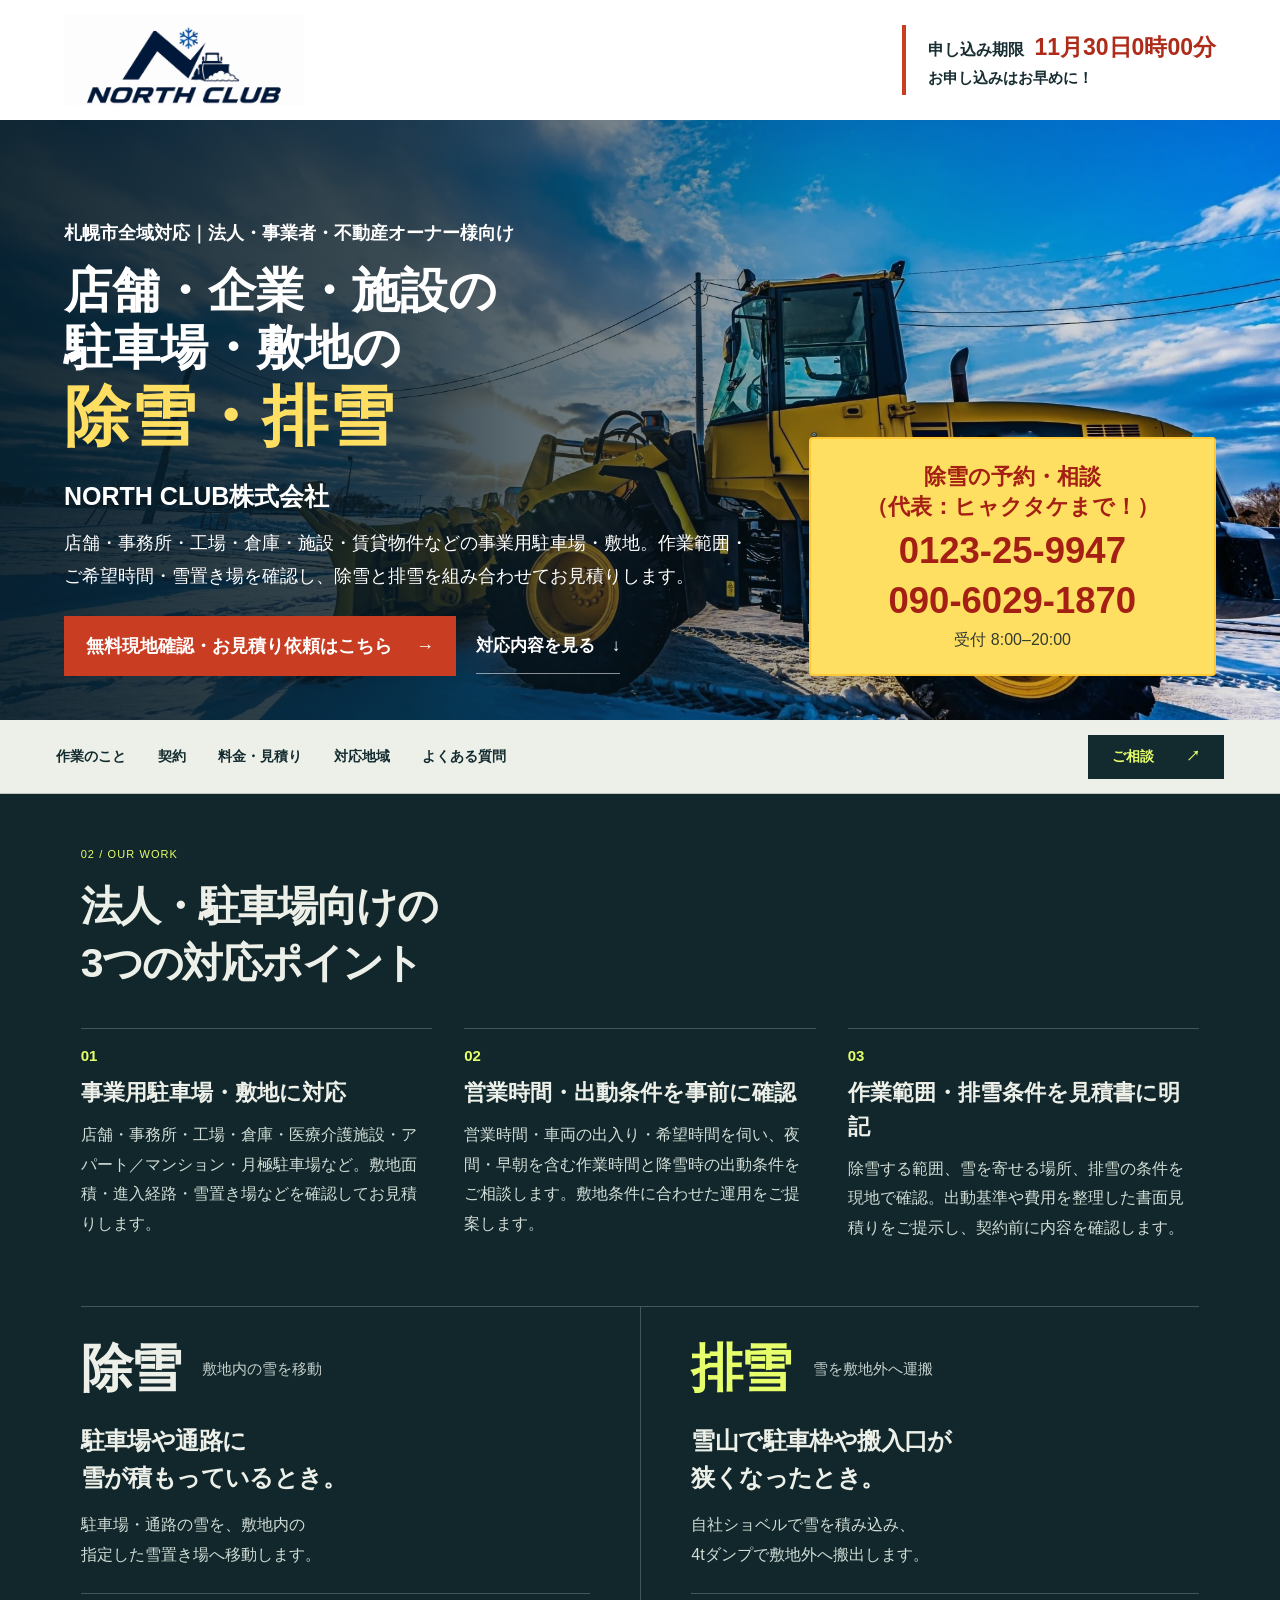
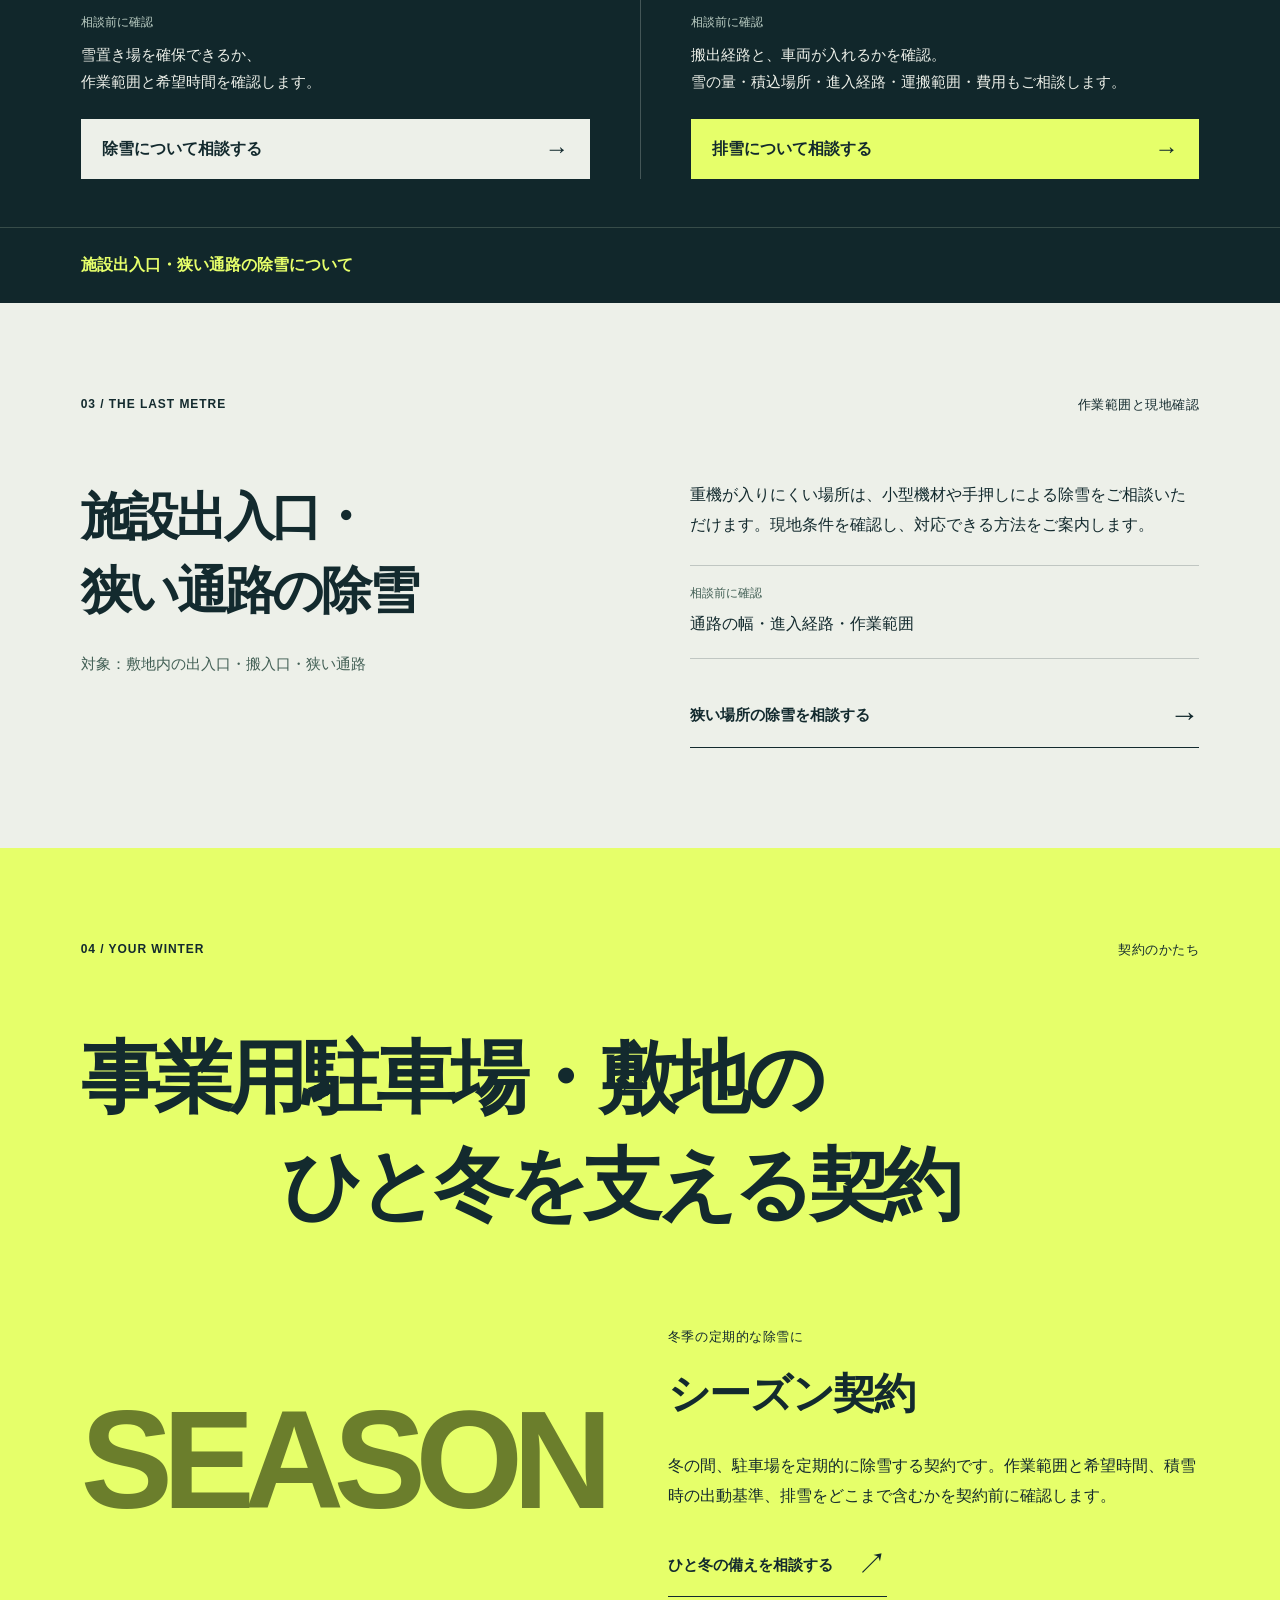
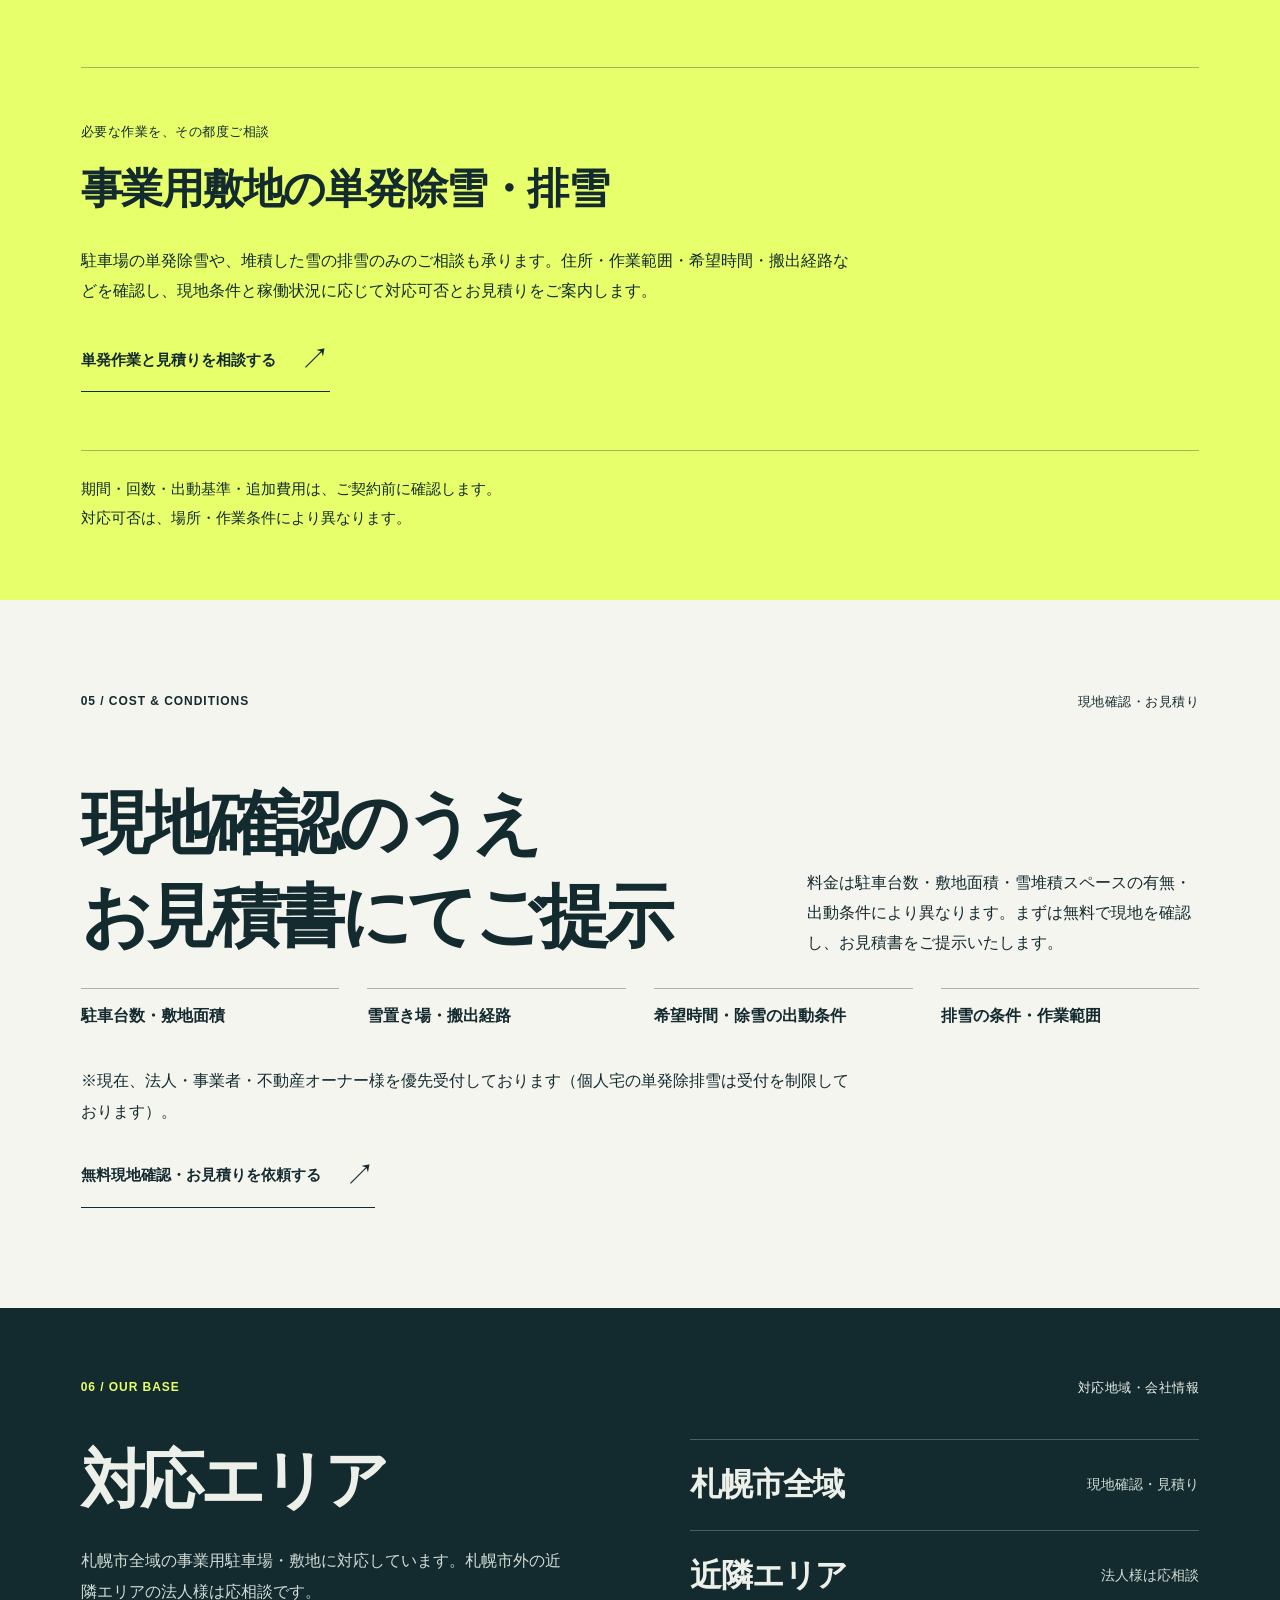
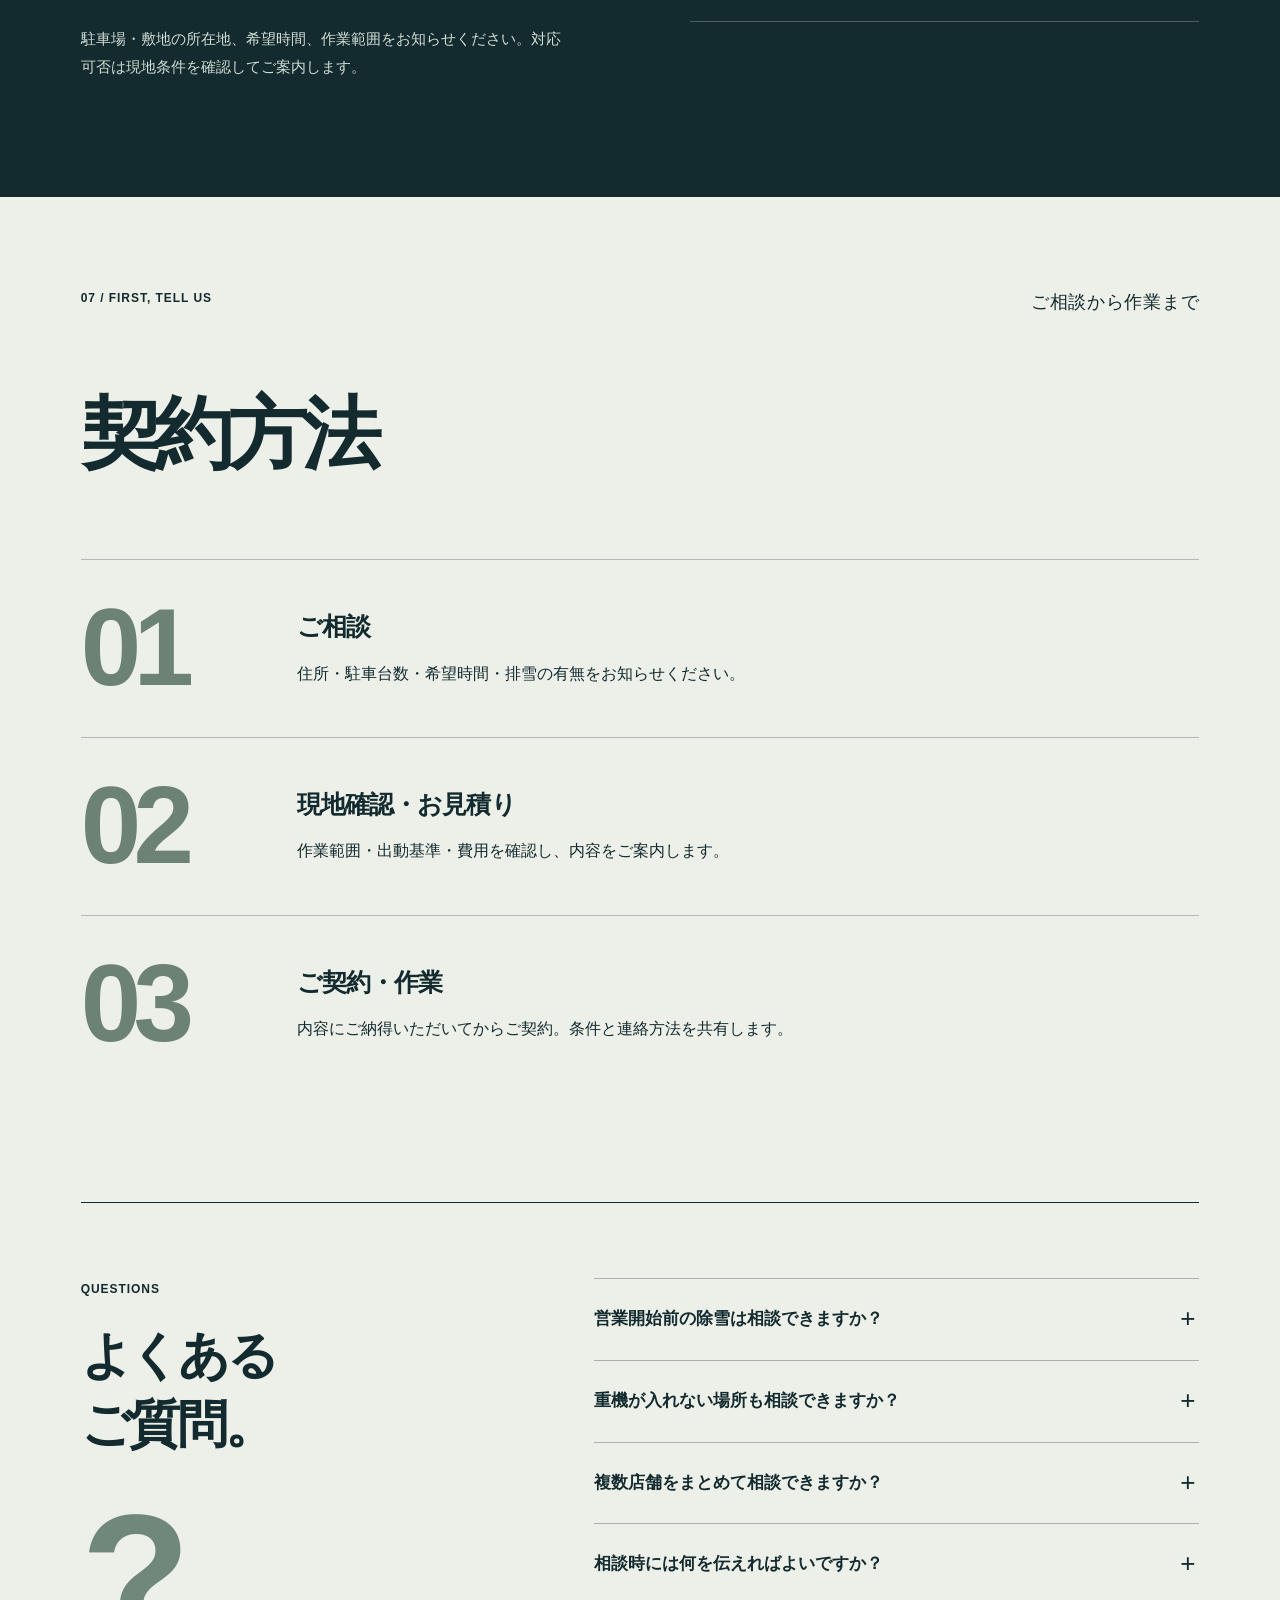
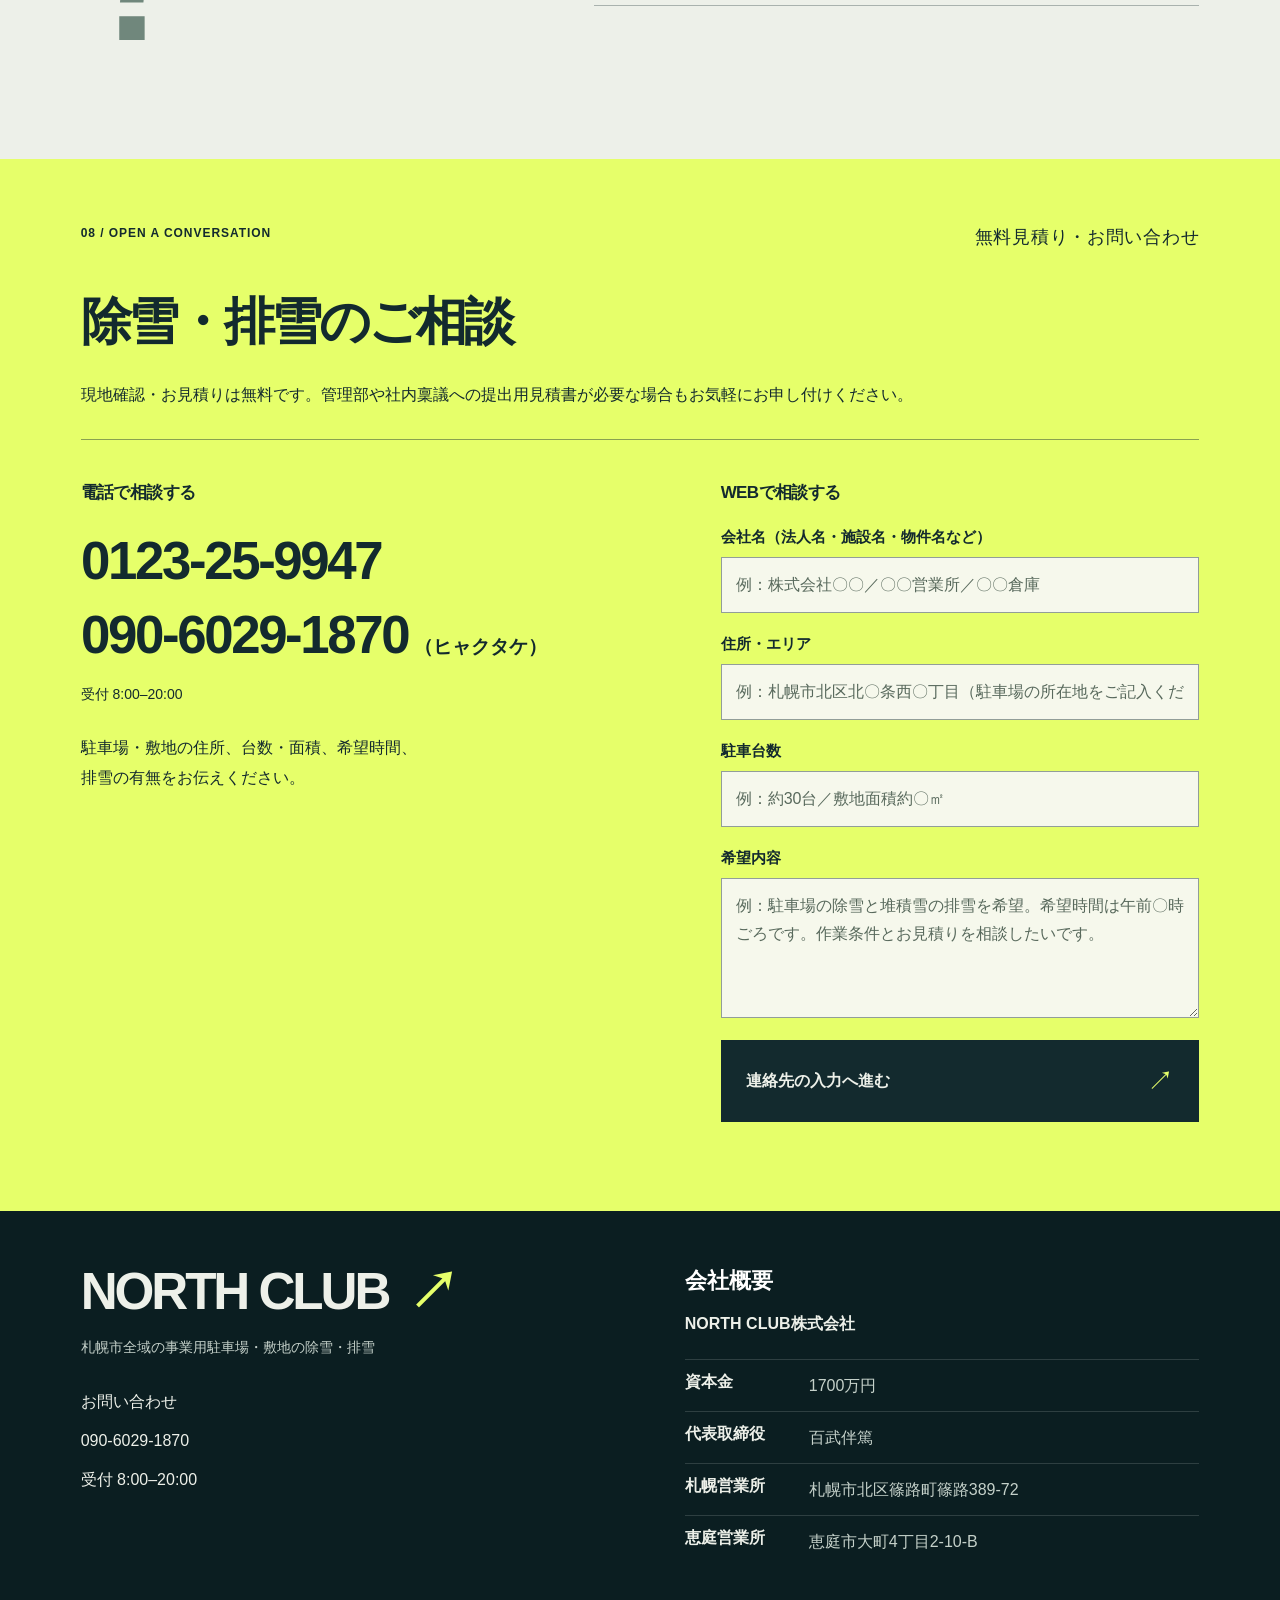
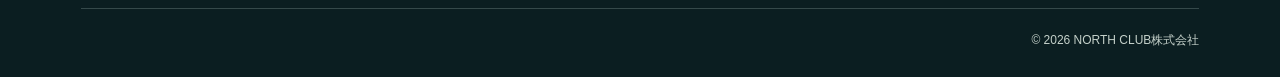
==== commit 2115b64b: "Clarify snow hauling for business parking and loading areas" ====
--- a/index.html
+++ b/index.html
@@ -134,8 +134,8 @@
         </article>
         <article class="service-option service-option-haul" aria-labelledby="haul-title">
           <div class="service-heading"><h3 id="haul-title">排雪</h3><p>雪を敷地外へ運搬</p></div>
-          <p class="service-need">寄せた雪がたまり、<br>置く場所が足りないとき。</p>
-          <p class="service-action">敷地内にたまった雪を積み込み、<br>敷地外へ運搬します。</p>
+          <p class="service-need">雪山で駐車枠や搬入口が<br>狭くなったとき。</p>
+          <p class="service-action">自社ショベルで雪を積み込み、<br>4tダンプで敷地外へ搬出します。</p>
           <dl class="service-check"><dt>相談前に確認</dt><dd>搬出経路と、車両が入れるかを確認。<br>雪の量・積込場所・進入経路・運搬範囲・費用もご相談します。</dd></dl>
           <a class="service-consult" href="#contact" data-consult-service="排雪">排雪について相談する <span aria-hidden="true">→</span></a>
         </article>
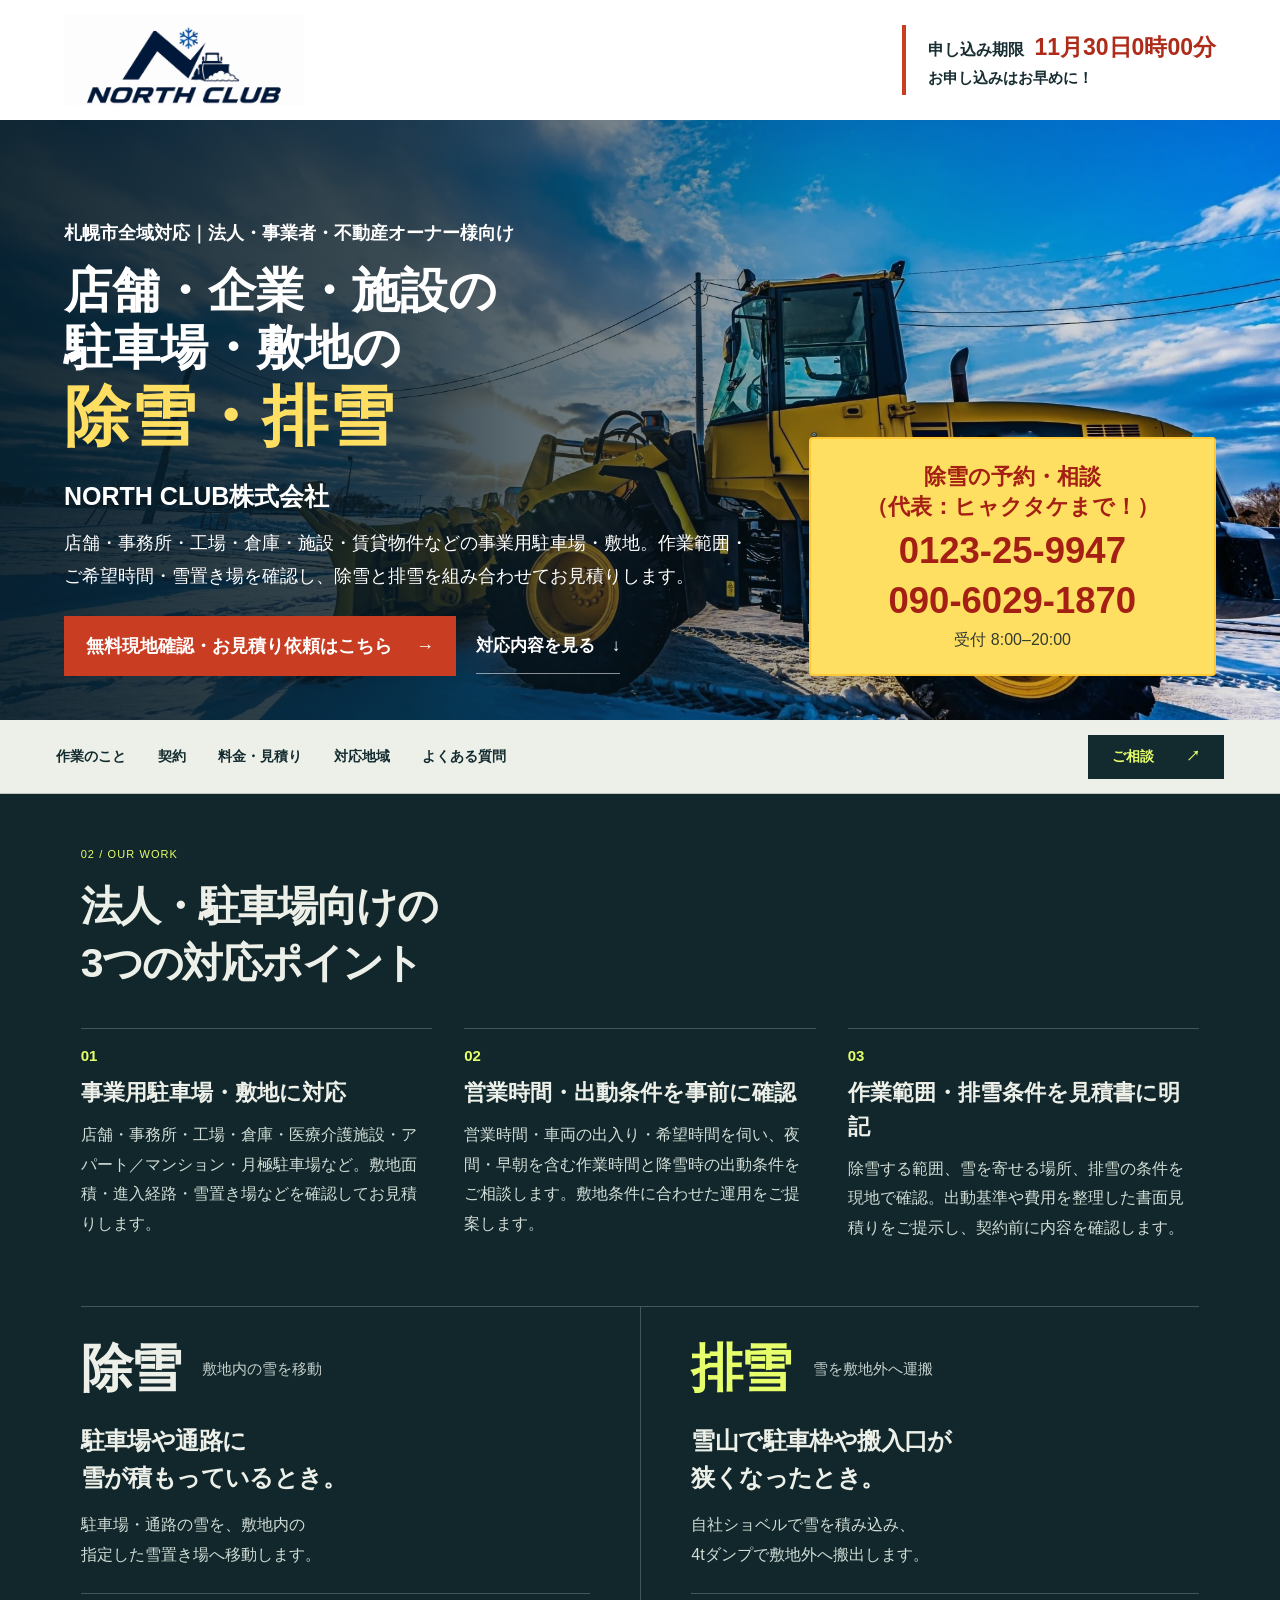
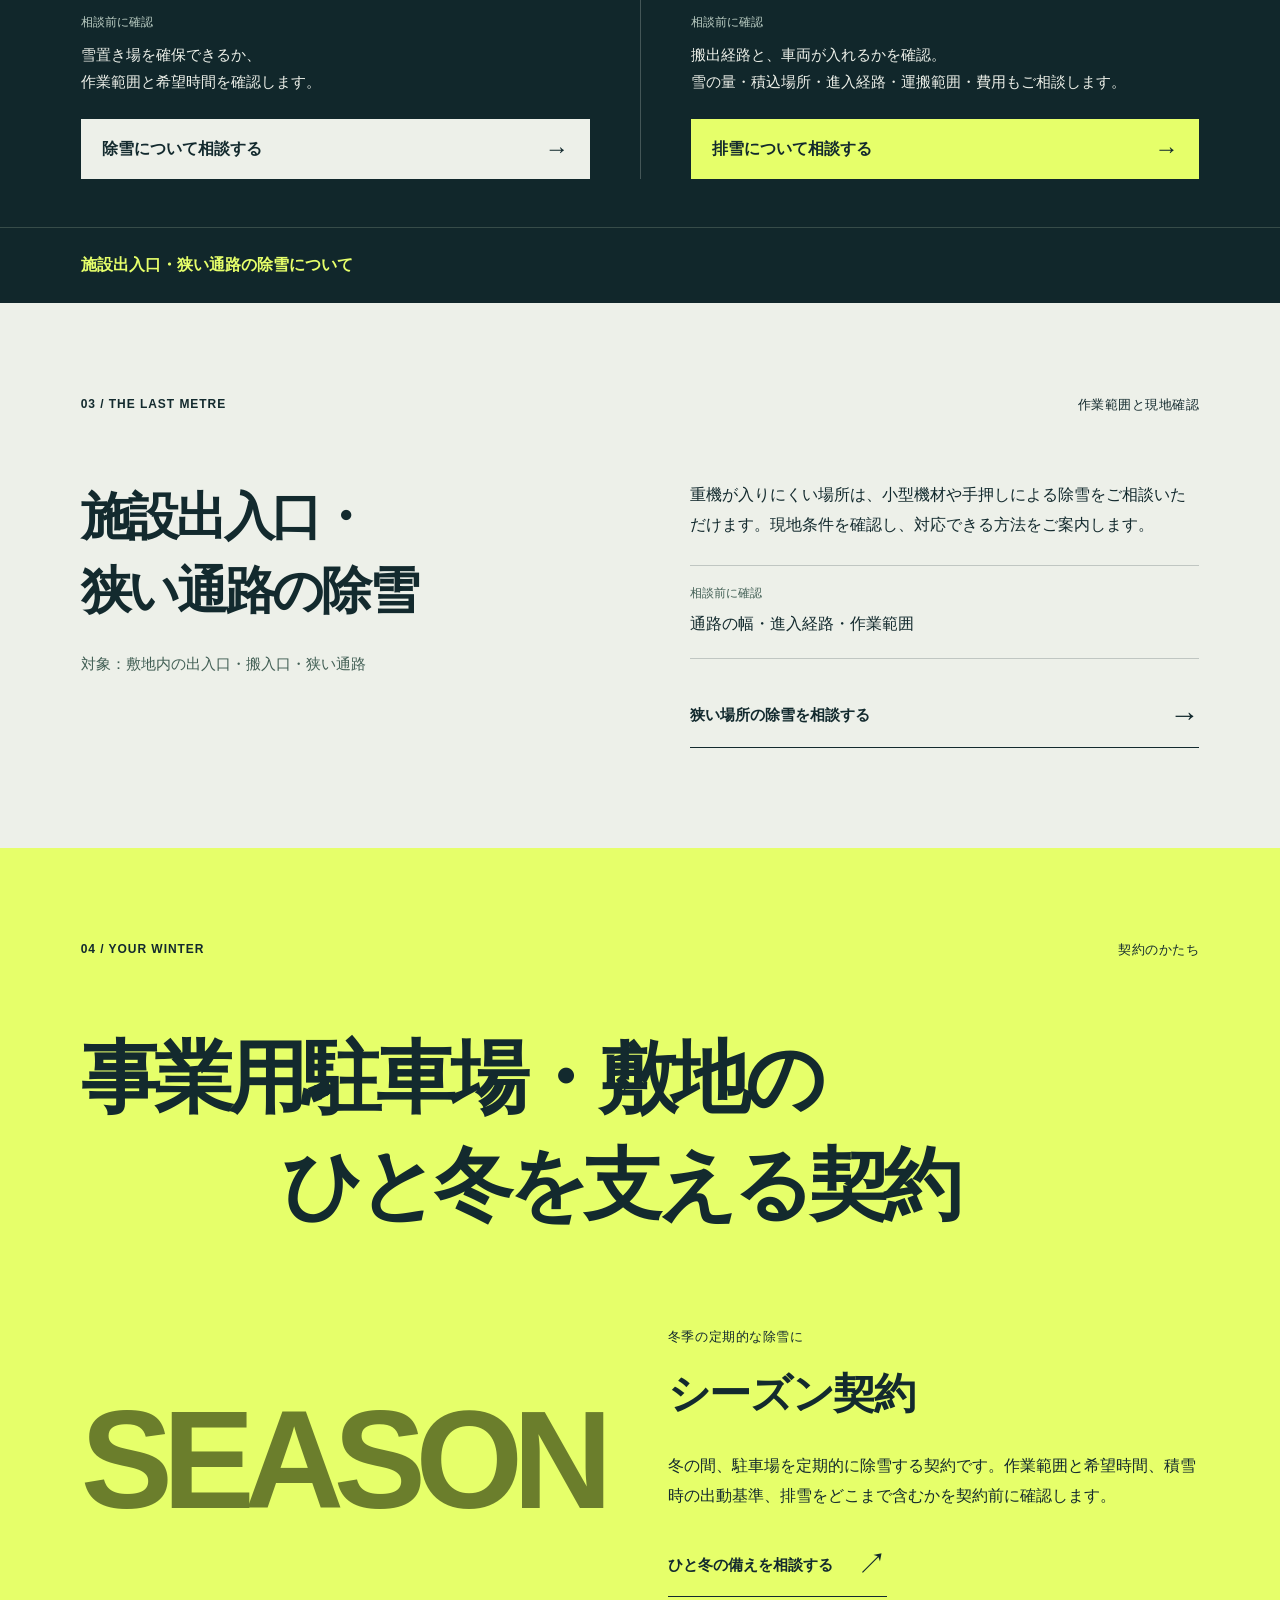
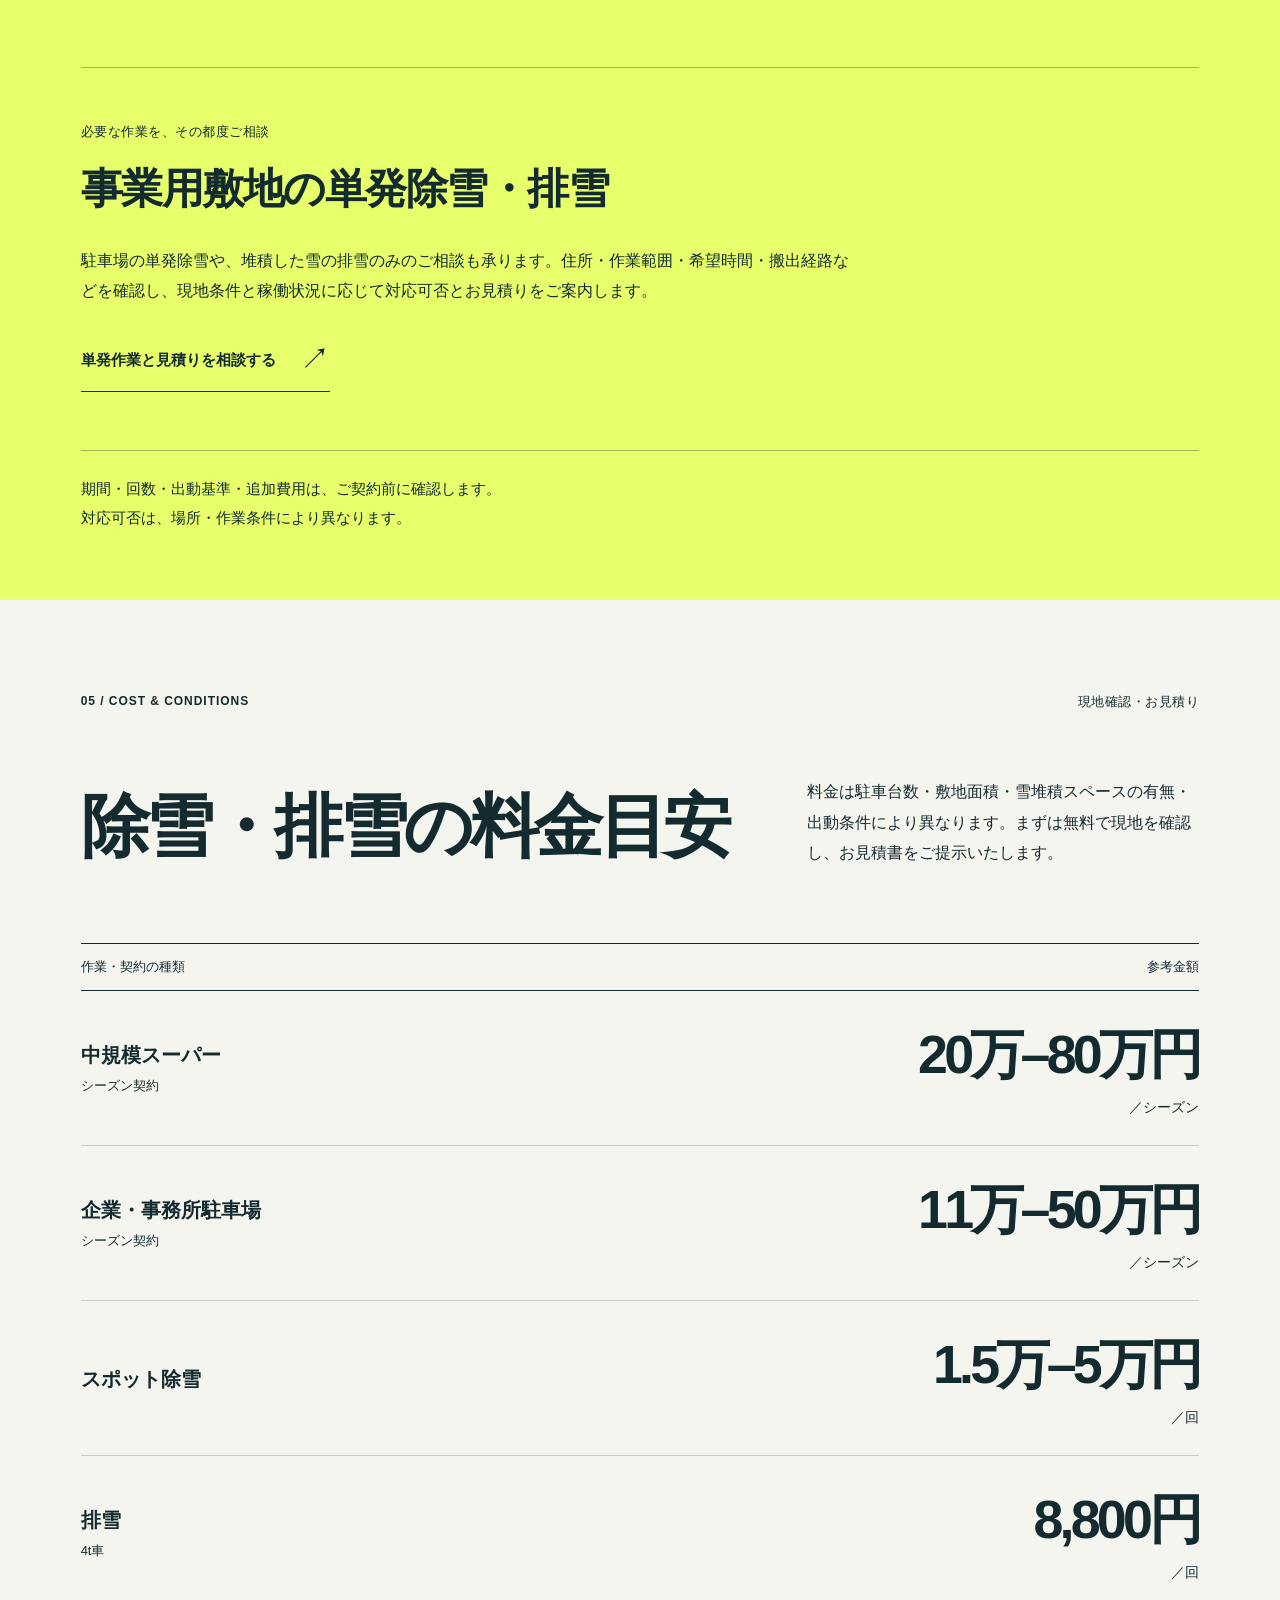
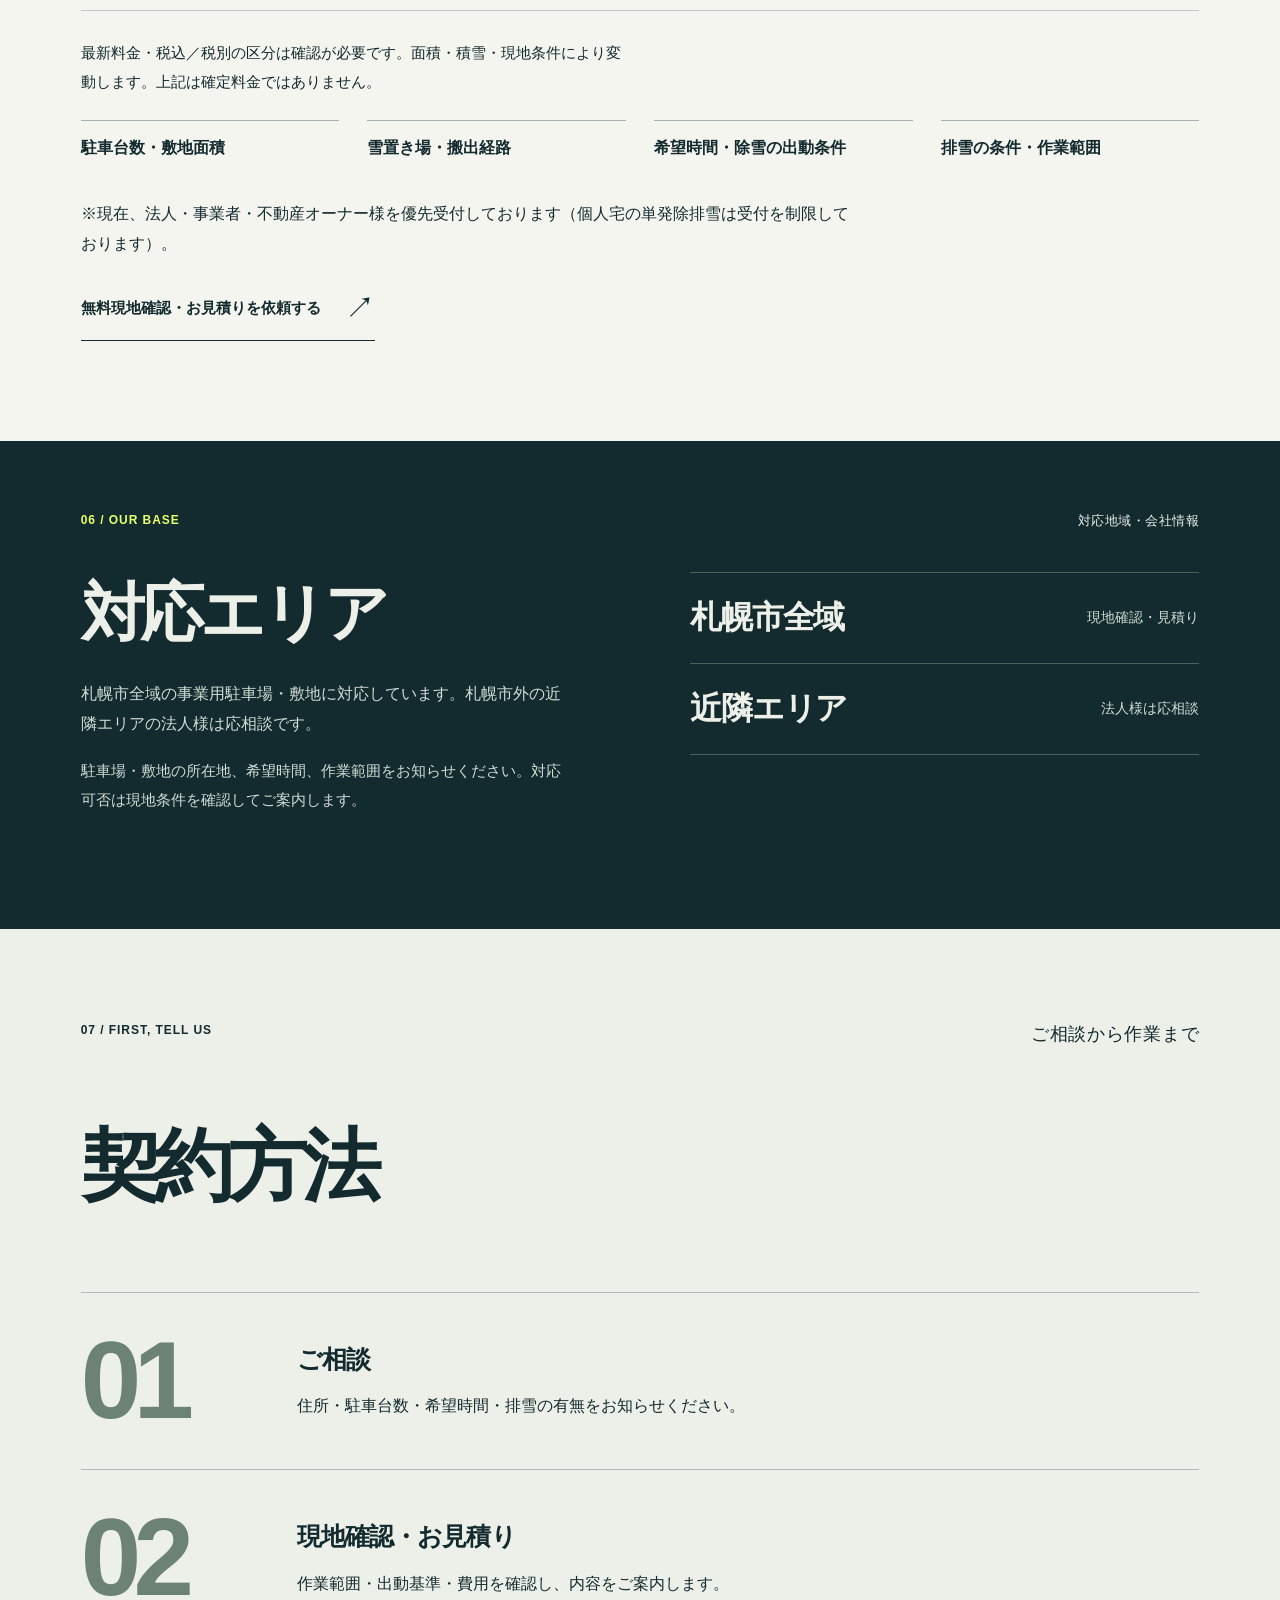
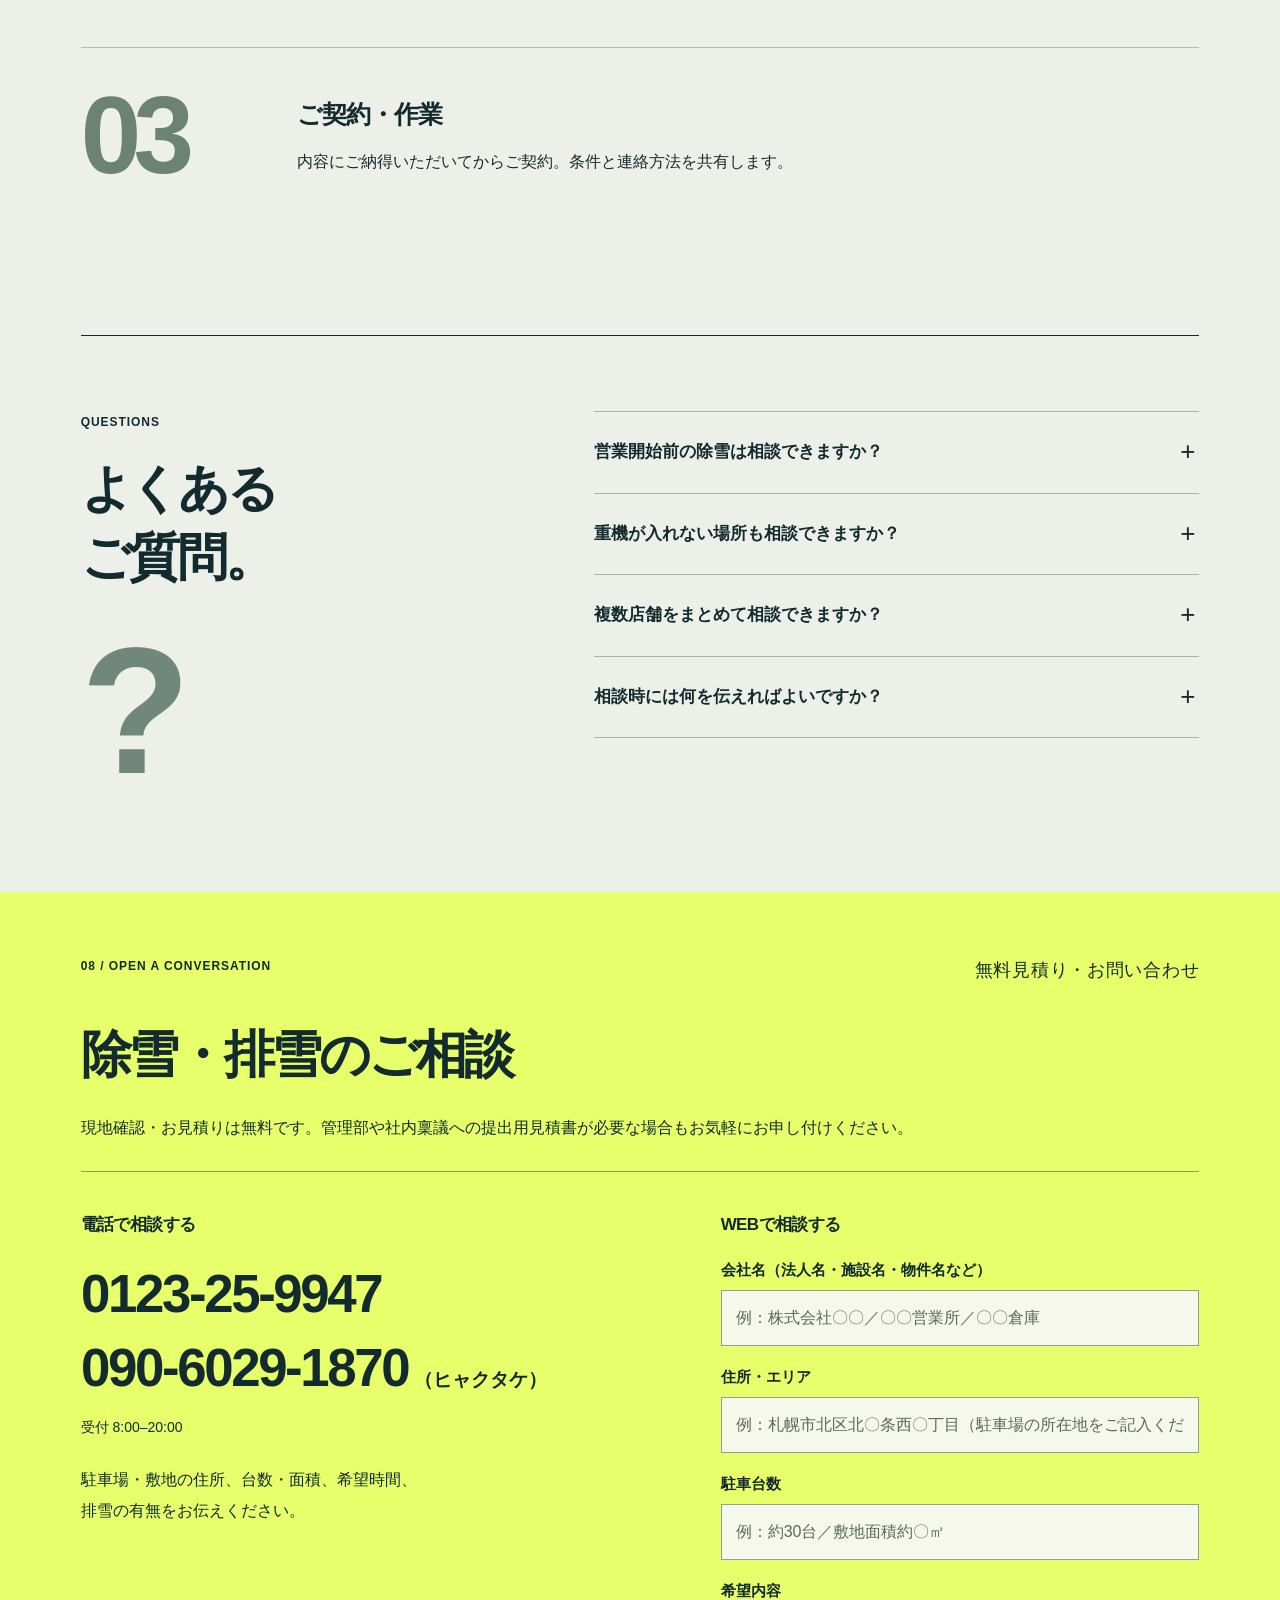
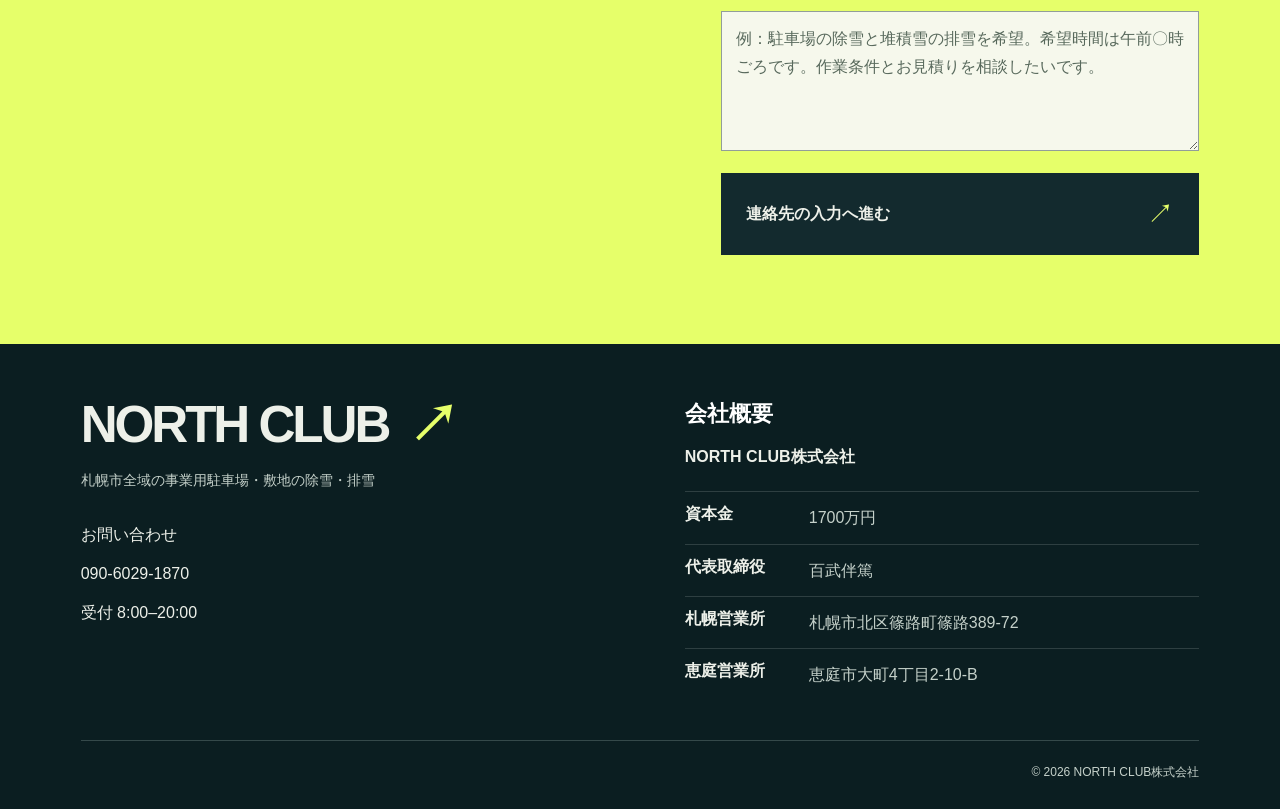
==== commit 38147ec8: "Restore four reference prices to the homepage pricing section" ====
--- a/index.html
+++ b/index.html
@@ -155,7 +155,17 @@
     </section>
     <section class="chapter price-chapter" id="price" aria-labelledby="price-title">
       <div class="chapter-label"><span>05 / COST &amp; CONDITIONS</span><span>現地確認・お見積り</span></div>
-      <div class="price-heading"><h2 id="price-title">現地確認のうえ<br>お見積書にてご提示</h2><p>料金は駐車台数・敷地面積・雪堆積スペースの有無・出動条件により異なります。まずは無料で現地を確認し、お見積書をご提示いたします。</p></div>
+      <div class="price-heading"><h2 id="price-title">除雪・排雪の料金目安</h2><p>料金は駐車台数・敷地面積・雪堆積スペースの有無・出動条件により異なります。まずは無料で現地を確認し、お見積書をご提示いたします。</p></div>
+      <table class="cost-ledger" aria-labelledby="price-title">
+        <thead><tr><th scope="col">作業・契約の種類</th><th scope="col">参考金額</th></tr></thead>
+        <tbody>
+          <tr><th scope="row"><span>中規模スーパー<small>シーズン契約</small></span></th><td><strong>20万–80万円</strong><span>／シーズン</span></td></tr>
+          <tr><th scope="row"><span>企業・事務所駐車場<small>シーズン契約</small></span></th><td><strong>11万–50万円</strong><span>／シーズン</span></td></tr>
+          <tr><th scope="row"><span>スポット除雪</span></th><td><strong>1.5万–5万円</strong><span>／回</span></td></tr>
+          <tr><th scope="row"><span>排雪<small>4t車</small></span></th><td><strong>8,800円</strong><span>／回</span></td></tr>
+        </tbody>
+      </table>
+      <div class="price-foot"><p class="fine-print">最新料金・税込／税別の区分は確認が必要です。面積・積雪・現地条件により変動します。上記は確定料金ではありません。</p></div>
       <div class="business-pricing"><ul class="quote-factors"><li>駐車台数・敷地面積</li><li>雪置き場・搬出経路</li><li>希望時間・除雪の出動条件</li><li>排雪の条件・作業範囲</li></ul><p>※現在、法人・事業者・不動産オーナー様を優先受付しております（個人宅の単発除排雪は受付を制限しております）。</p><a class="line-link" href="#contact">無料現地確認・お見積りを依頼する <span aria-hidden="true">↗</span></a></div>
     </section>
     <section class="chapter area-chapter" id="area" aria-labelledby="area-title">
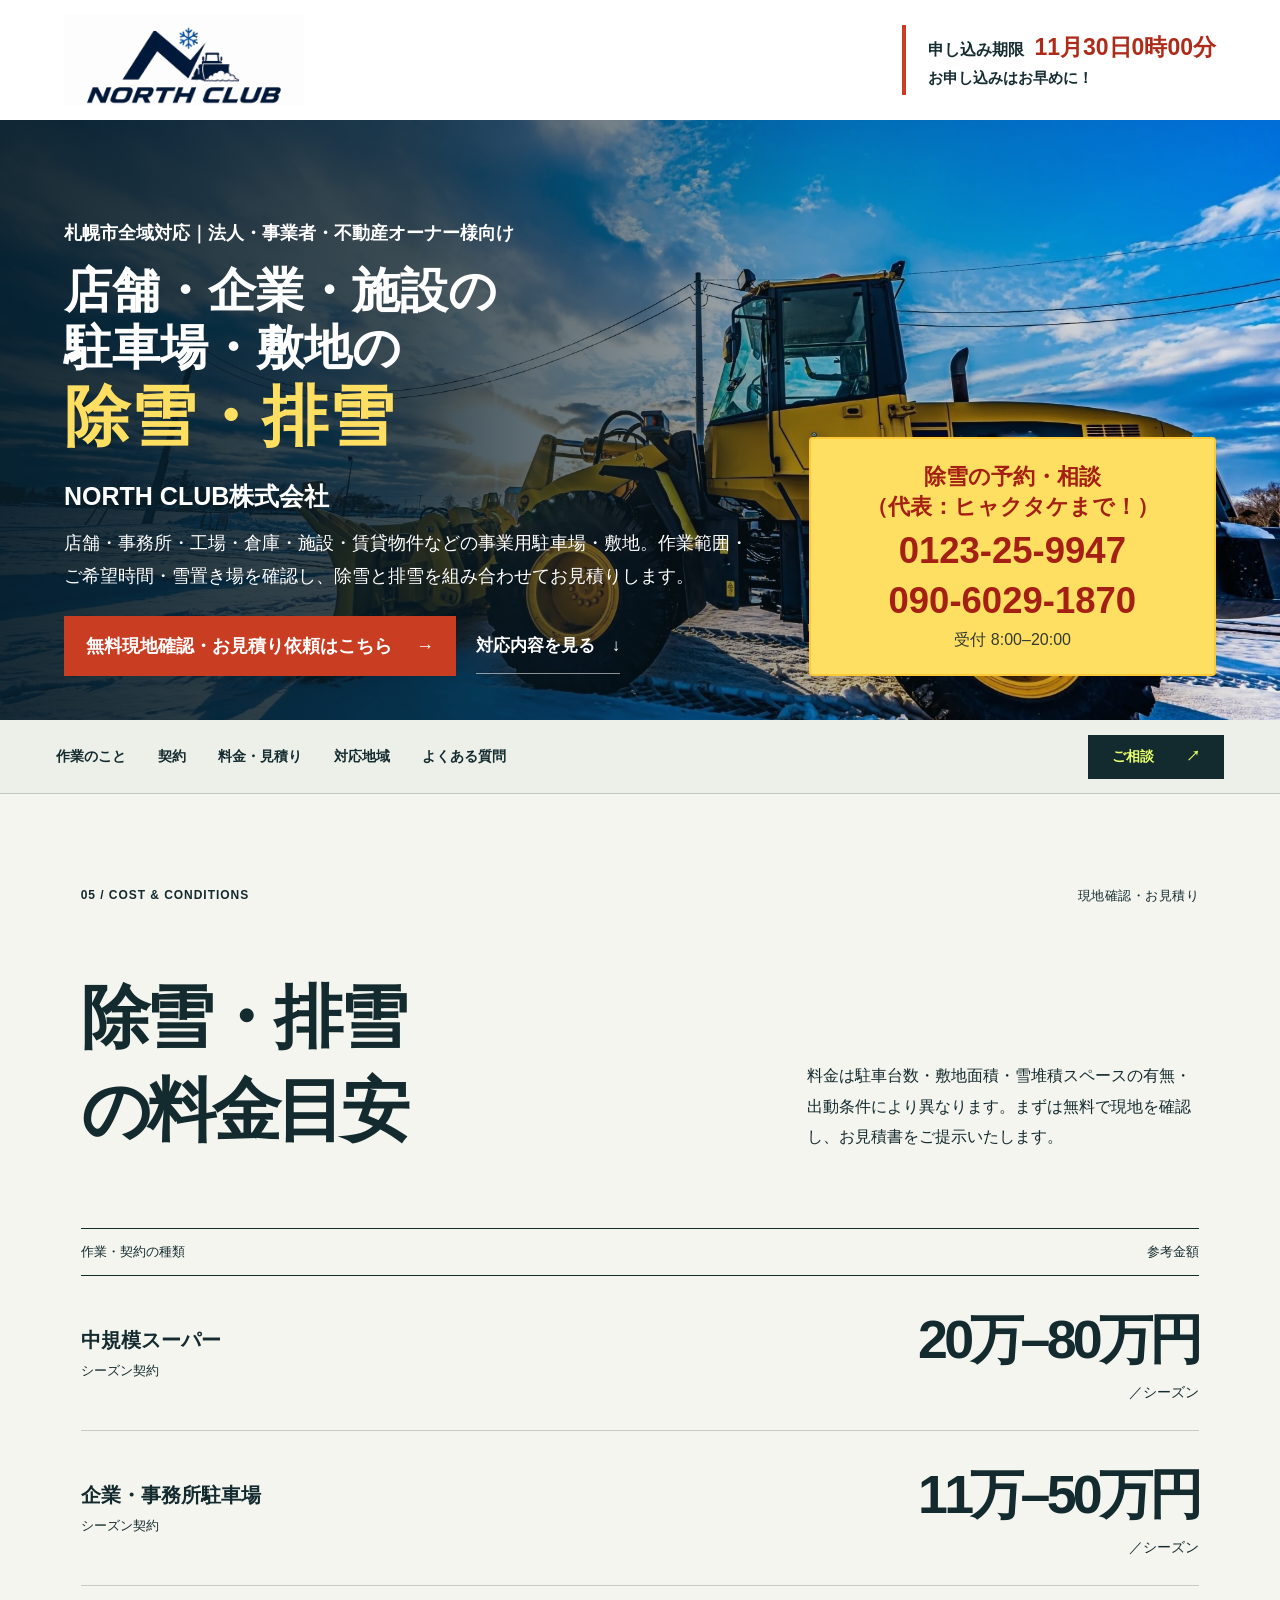
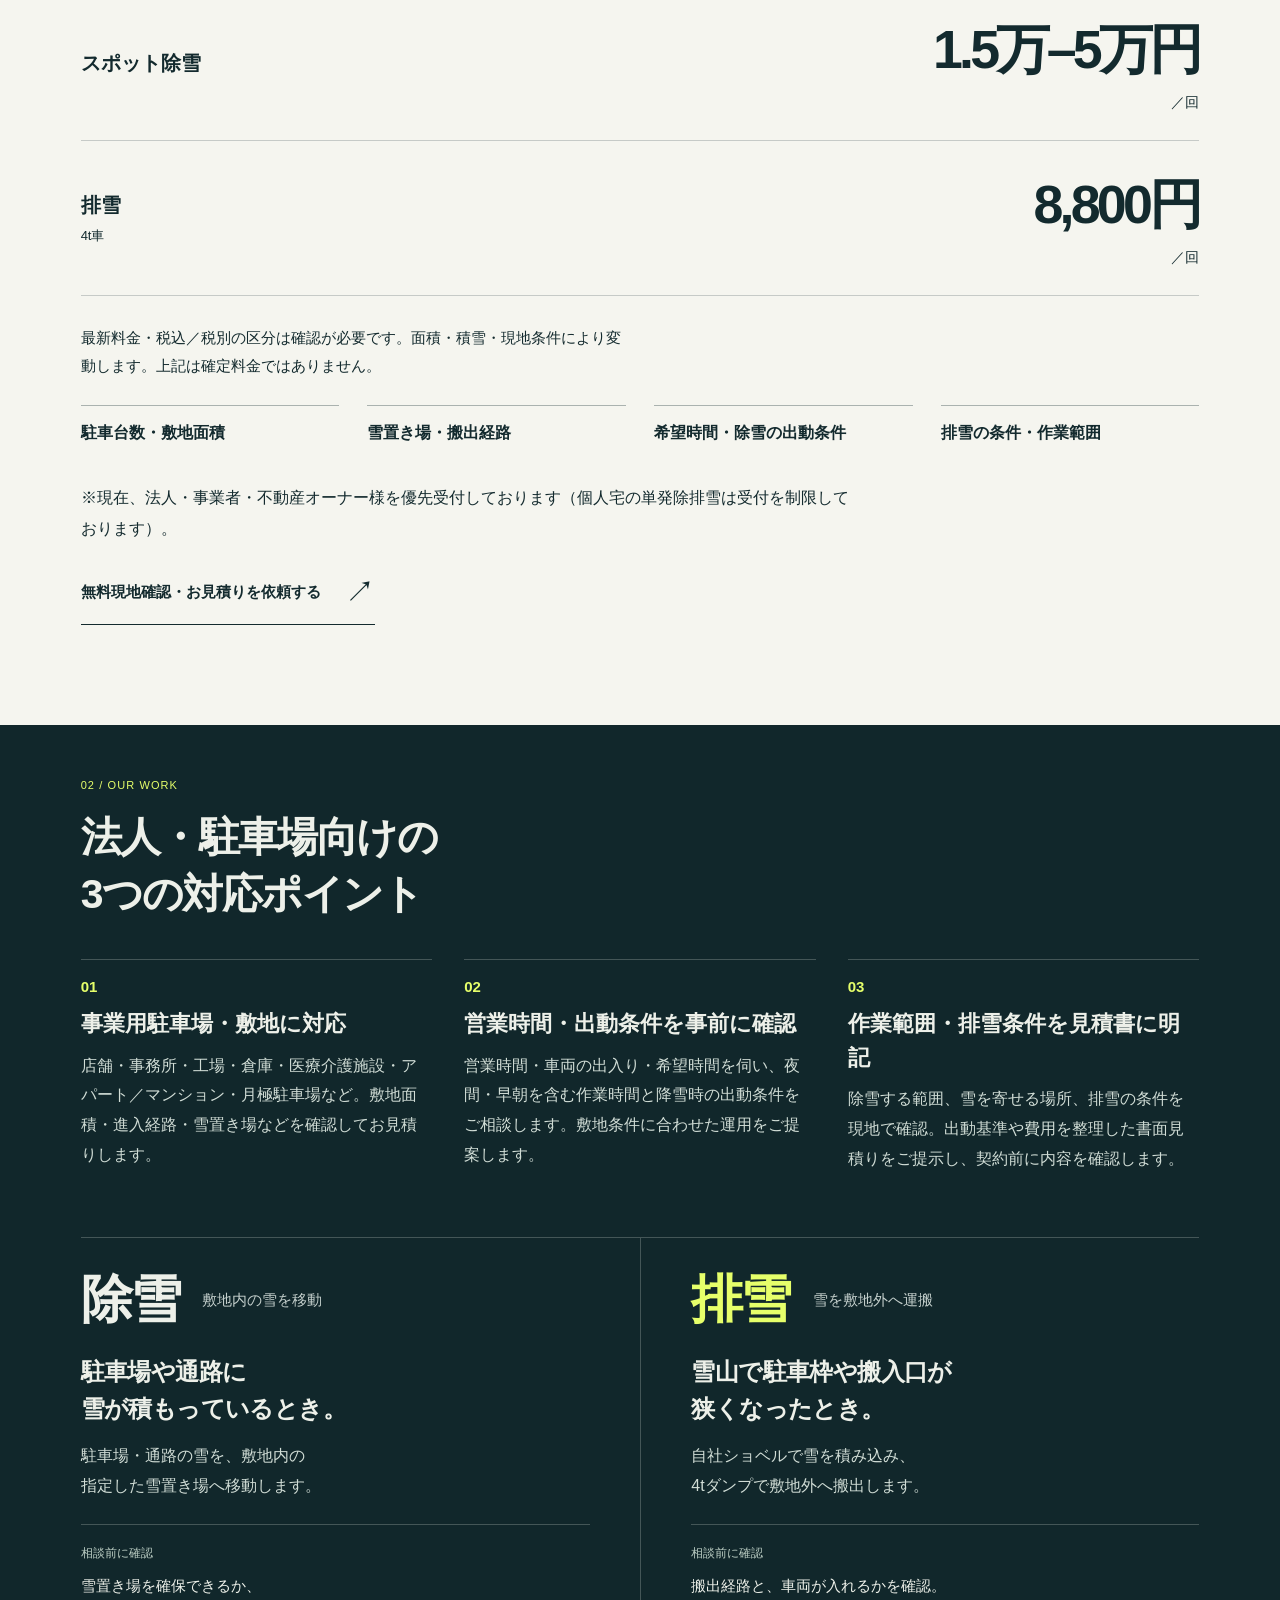
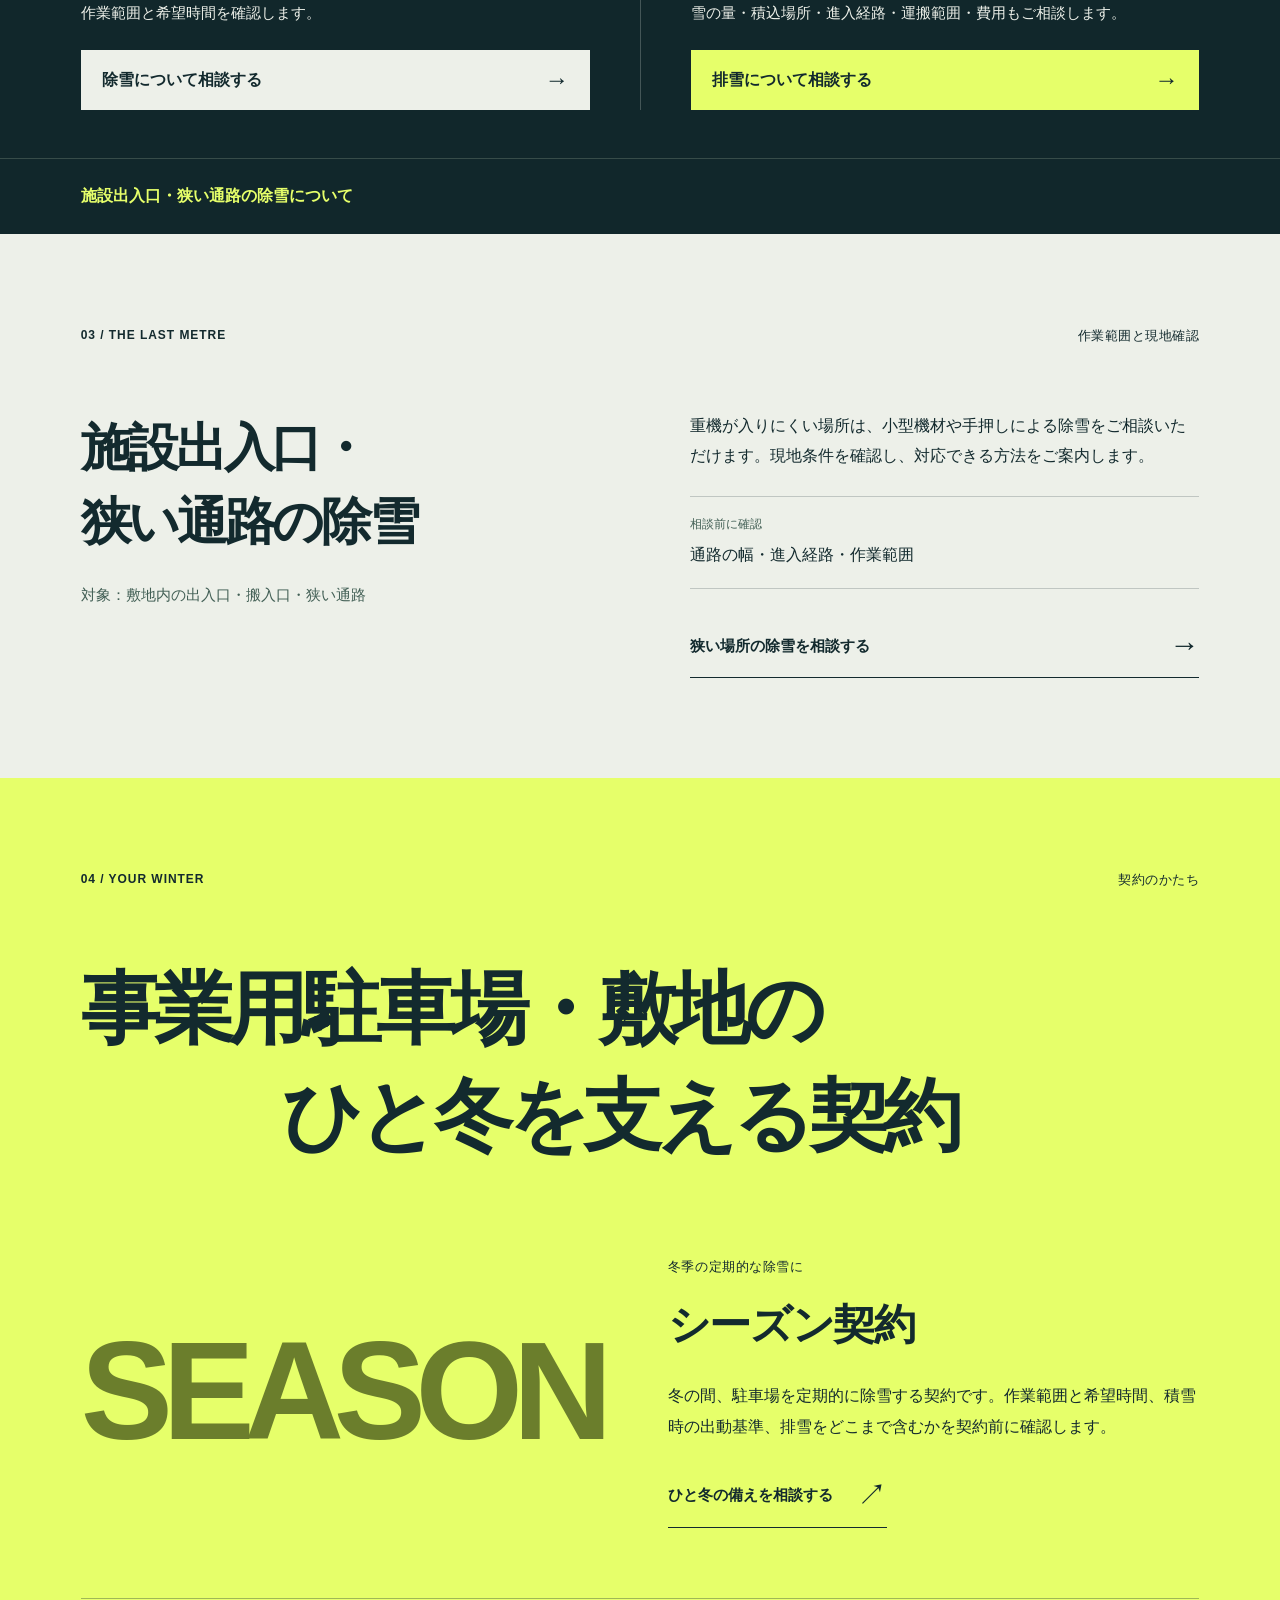
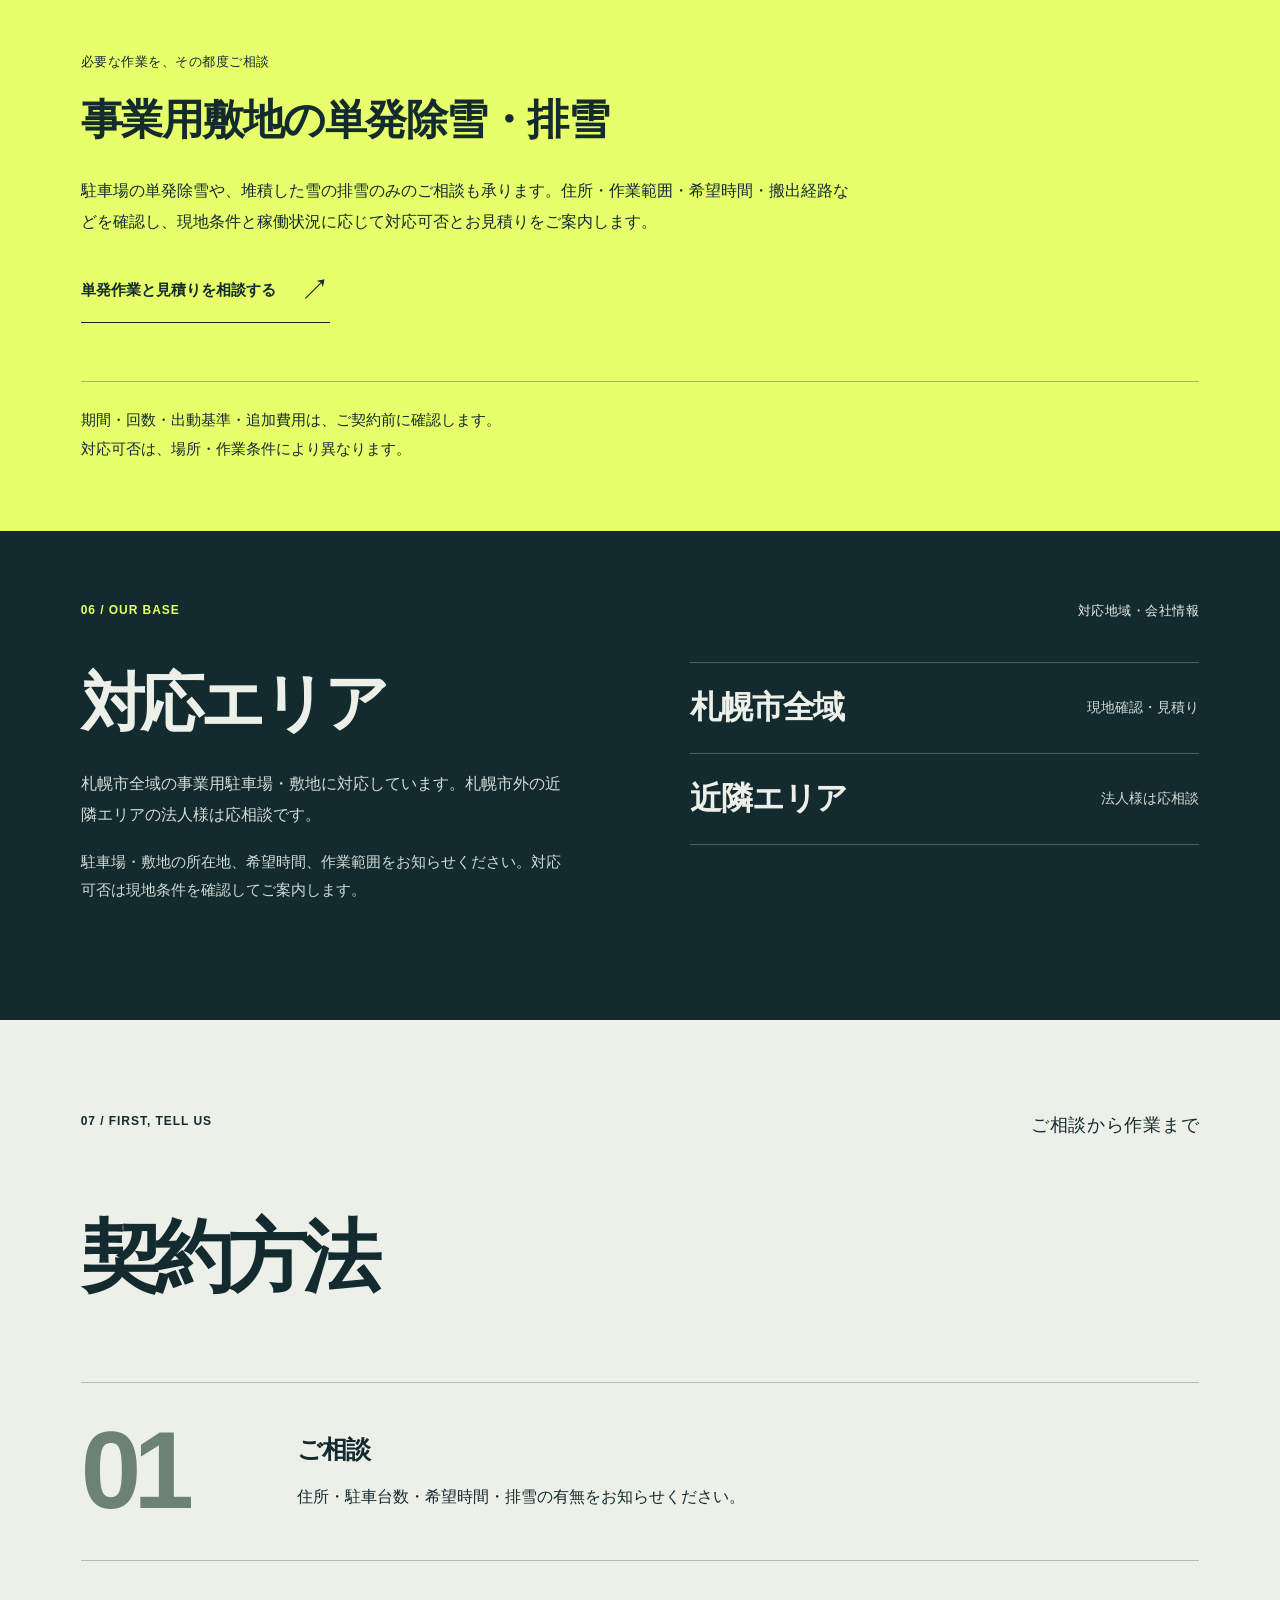
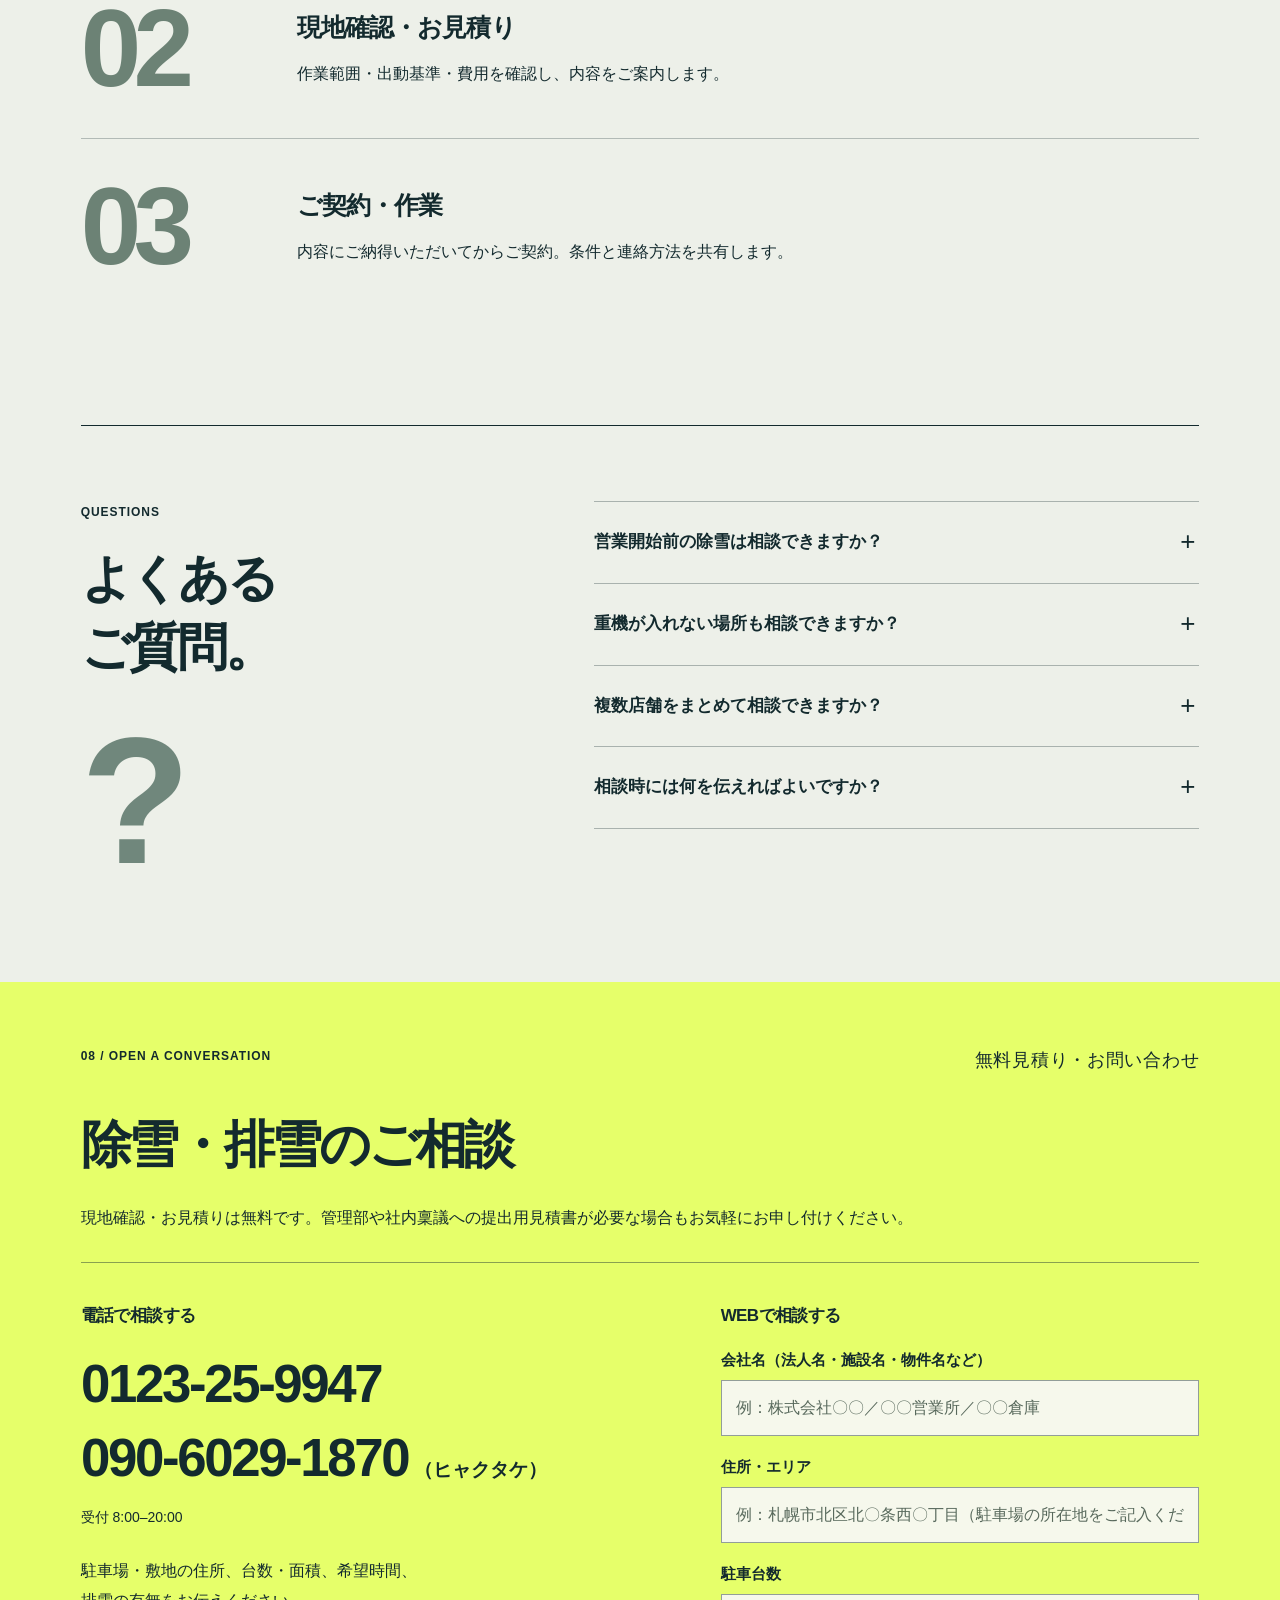
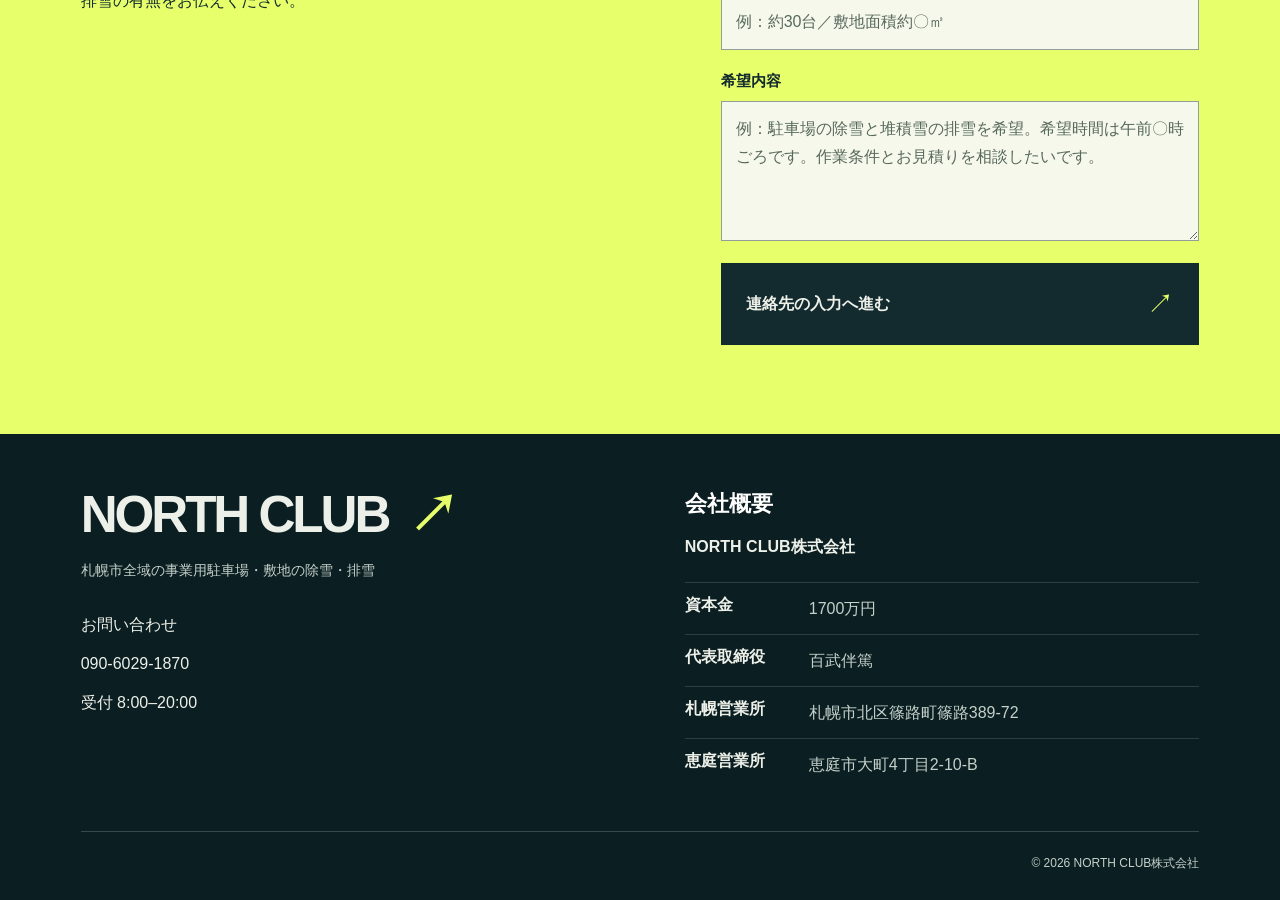
==== commit 360b7475: "Move homepage pricing before service points" ====
--- a/index.html
+++ b/index.html
@@ -117,6 +117,21 @@
       </div>
     </section>
     <nav class="chapter-nav" aria-label="内容のご案内"><div class="chapter-links"><a href="#detail">作業のこと</a><a href="#contracts">契約</a><a href="#price">料金・見積り</a><a href="#area">対応地域</a><a href="#faq">よくある質問</a></div><a class="nav-contact" href="#contact">ご相談 <span aria-hidden="true">↗</span></a></nav>
+    <section class="chapter price-chapter" id="price" aria-labelledby="price-title">
+      <div class="chapter-label"><span>05 / COST &amp; CONDITIONS</span><span>現地確認・お見積り</span></div>
+      <div class="price-heading"><h2 id="price-title"><span>除雪・排雪</span><br><span>の料金目安</span></h2><p>料金は駐車台数・敷地面積・雪堆積スペースの有無・出動条件により異なります。まずは無料で現地を確認し、お見積書をご提示いたします。</p></div>
+      <table class="cost-ledger" aria-labelledby="price-title">
+        <thead><tr><th scope="col">作業・契約の種類</th><th scope="col">参考金額</th></tr></thead>
+        <tbody>
+          <tr><th scope="row"><span>中規模スーパー<small>シーズン契約</small></span></th><td><strong>20万–80万円</strong><span>／シーズン</span></td></tr>
+          <tr><th scope="row"><span>企業・事務所駐車場<small>シーズン契約</small></span></th><td><strong>11万–50万円</strong><span>／シーズン</span></td></tr>
+          <tr><th scope="row"><span>スポット除雪</span></th><td><strong>1.5万–5万円</strong><span>／回</span></td></tr>
+          <tr><th scope="row"><span>排雪<small>4t車</small></span></th><td><strong>8,800円</strong><span>／回</span></td></tr>
+        </tbody>
+      </table>
+      <div class="price-foot"><p class="fine-print">最新料金・税込／税別の区分は確認が必要です。面積・積雪・現地条件により変動します。上記は確定料金ではありません。</p></div>
+      <div class="business-pricing"><ul class="quote-factors"><li>駐車台数・敷地面積</li><li>雪置き場・搬出経路</li><li>希望時間・除雪の出動条件</li><li>排雪の条件・作業範囲</li></ul><p>※現在、法人・事業者・不動産オーナー様を優先受付しております（個人宅の単発除排雪は受付を制限しております）。</p><a class="line-link" href="#contact">無料現地確認・お見積りを依頼する <span aria-hidden="true">↗</span></a></div>
+    </section>
     <section id="services" class="services" aria-labelledby="services-title">
       <div class="service-intro"><div><p class="eyebrow">02 / OUR WORK</p><h2 id="services-title">法人・駐車場向けの<br>3つの対応ポイント</h2></div></div>
       <div class="business-points">
@@ -153,21 +168,6 @@
       <div class="contract-scope" id="spot"><div class="contract-copy"><p class="contract-kicker">必要な作業を、その都度ご相談</p><h3>事業用敷地の単発除雪・排雪</h3><p>駐車場の単発除雪や、堆積した雪の排雪のみのご相談も承ります。住所・作業範囲・希望時間・搬出経路などを確認し、現地条件と稼働状況に応じて対応可否とお見積りをご案内します。</p><a class="line-link" href="#contact">単発作業と見積りを相談する <span aria-hidden="true">↗</span></a></div></div>
       <p class="contract-note">期間・回数・出動基準・追加費用は、ご契約前に確認します。<br>対応可否は、場所・作業条件により異なります。</p>
     </section>
-    <section class="chapter price-chapter" id="price" aria-labelledby="price-title">
-      <div class="chapter-label"><span>05 / COST &amp; CONDITIONS</span><span>現地確認・お見積り</span></div>
-      <div class="price-heading"><h2 id="price-title">除雪・排雪の料金目安</h2><p>料金は駐車台数・敷地面積・雪堆積スペースの有無・出動条件により異なります。まずは無料で現地を確認し、お見積書をご提示いたします。</p></div>
-      <table class="cost-ledger" aria-labelledby="price-title">
-        <thead><tr><th scope="col">作業・契約の種類</th><th scope="col">参考金額</th></tr></thead>
-        <tbody>
-          <tr><th scope="row"><span>中規模スーパー<small>シーズン契約</small></span></th><td><strong>20万–80万円</strong><span>／シーズン</span></td></tr>
-          <tr><th scope="row"><span>企業・事務所駐車場<small>シーズン契約</small></span></th><td><strong>11万–50万円</strong><span>／シーズン</span></td></tr>
-          <tr><th scope="row"><span>スポット除雪</span></th><td><strong>1.5万–5万円</strong><span>／回</span></td></tr>
-          <tr><th scope="row"><span>排雪<small>4t車</small></span></th><td><strong>8,800円</strong><span>／回</span></td></tr>
-        </tbody>
-      </table>
-      <div class="price-foot"><p class="fine-print">最新料金・税込／税別の区分は確認が必要です。面積・積雪・現地条件により変動します。上記は確定料金ではありません。</p></div>
-      <div class="business-pricing"><ul class="quote-factors"><li>駐車台数・敷地面積</li><li>雪置き場・搬出経路</li><li>希望時間・除雪の出動条件</li><li>排雪の条件・作業範囲</li></ul><p>※現在、法人・事業者・不動産オーナー様を優先受付しております（個人宅の単発除排雪は受付を制限しております）。</p><a class="line-link" href="#contact">無料現地確認・お見積りを依頼する <span aria-hidden="true">↗</span></a></div>
-    </section>
     <section class="chapter area-chapter" id="area" aria-labelledby="area-title">
       <div class="chapter-label"><span>06 / OUR BASE</span><span>対応地域・会社情報</span></div>
       <div class="area-overview"><div><h2 id="area-title">対応エリア</h2><p>札幌市全域の事業用駐車場・敷地に対応しています。札幌市外の近隣エリアの法人様は応相談です。</p><p class="area-condition">駐車場・敷地の所在地、希望時間、作業範囲をお知らせください。対応可否は現地条件を確認してご案内します。</p></div><nav class="region-links" aria-label="地域別のご相談"><a href="#contact"><strong>札幌市全域</strong><span>現地確認・見積り</span></a><a href="#contact"><strong>近隣エリア</strong><span>法人様は応相談</span></a></nav></div>
